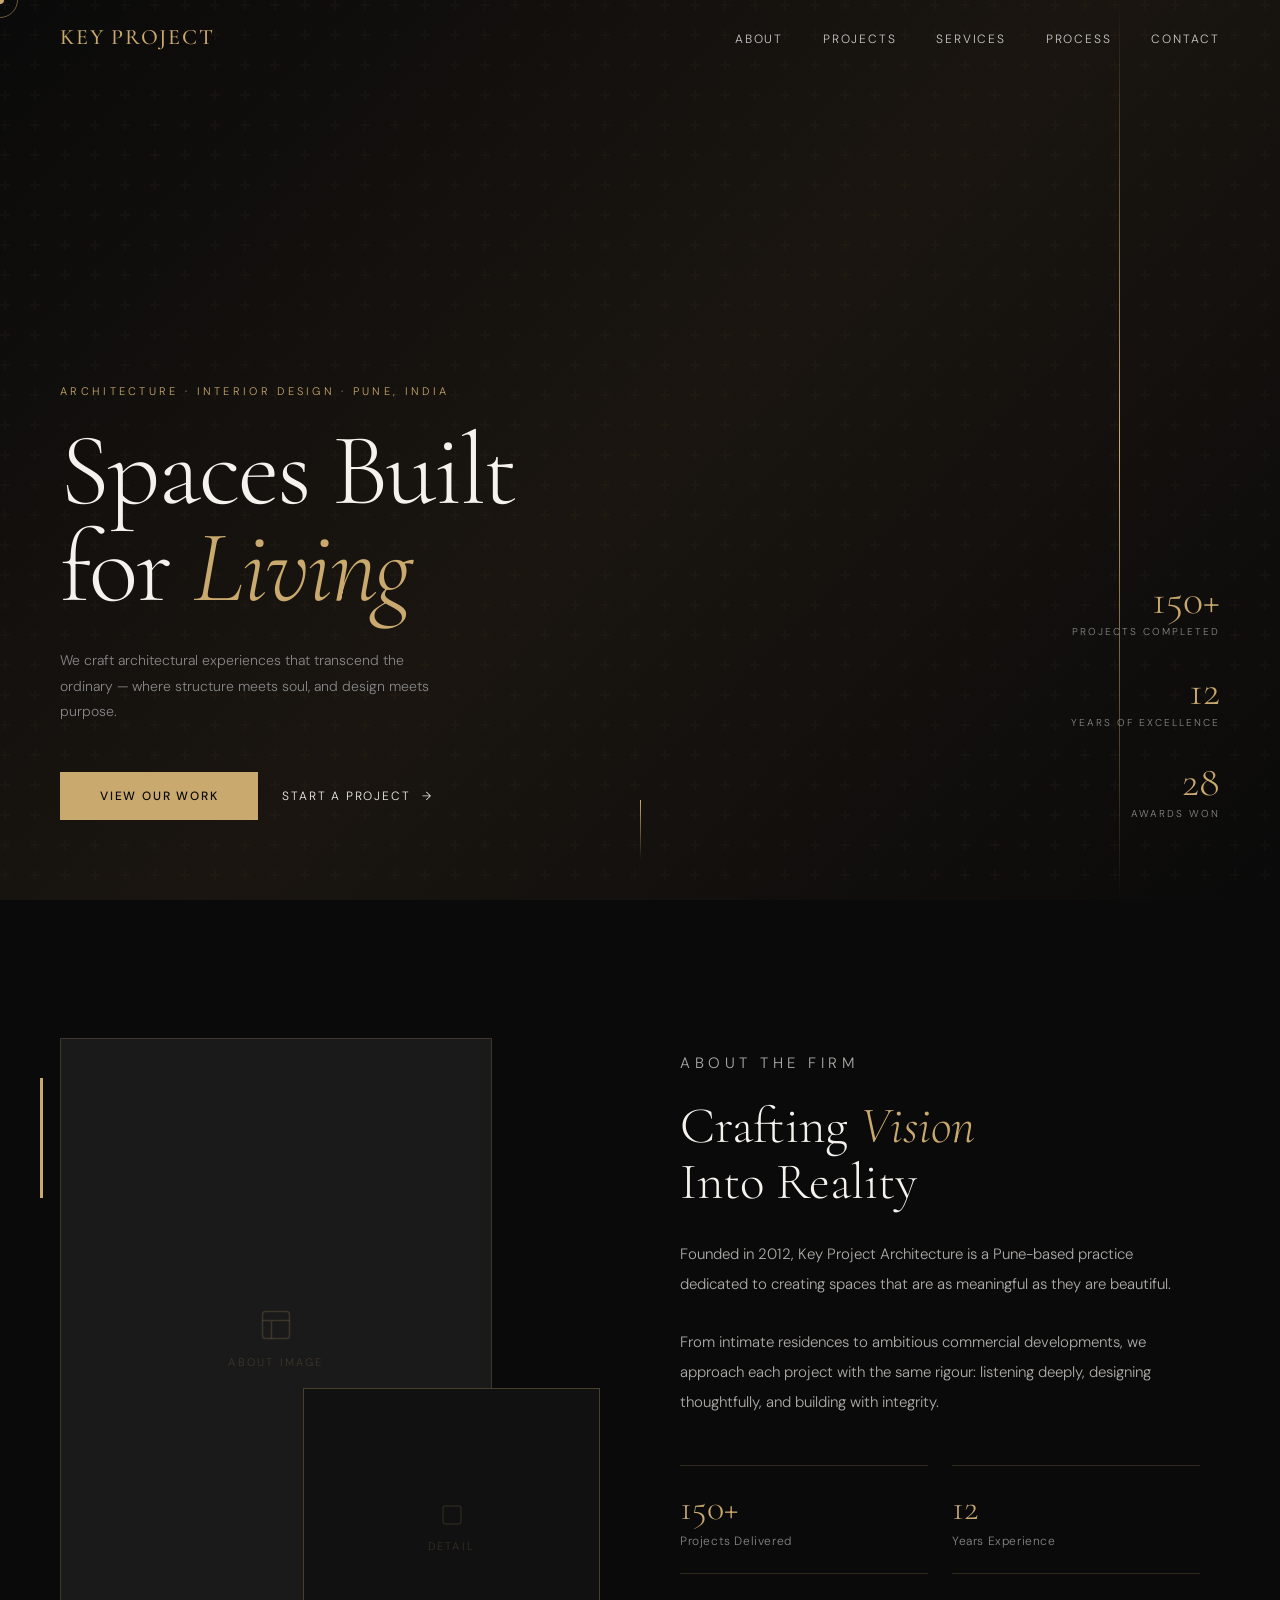
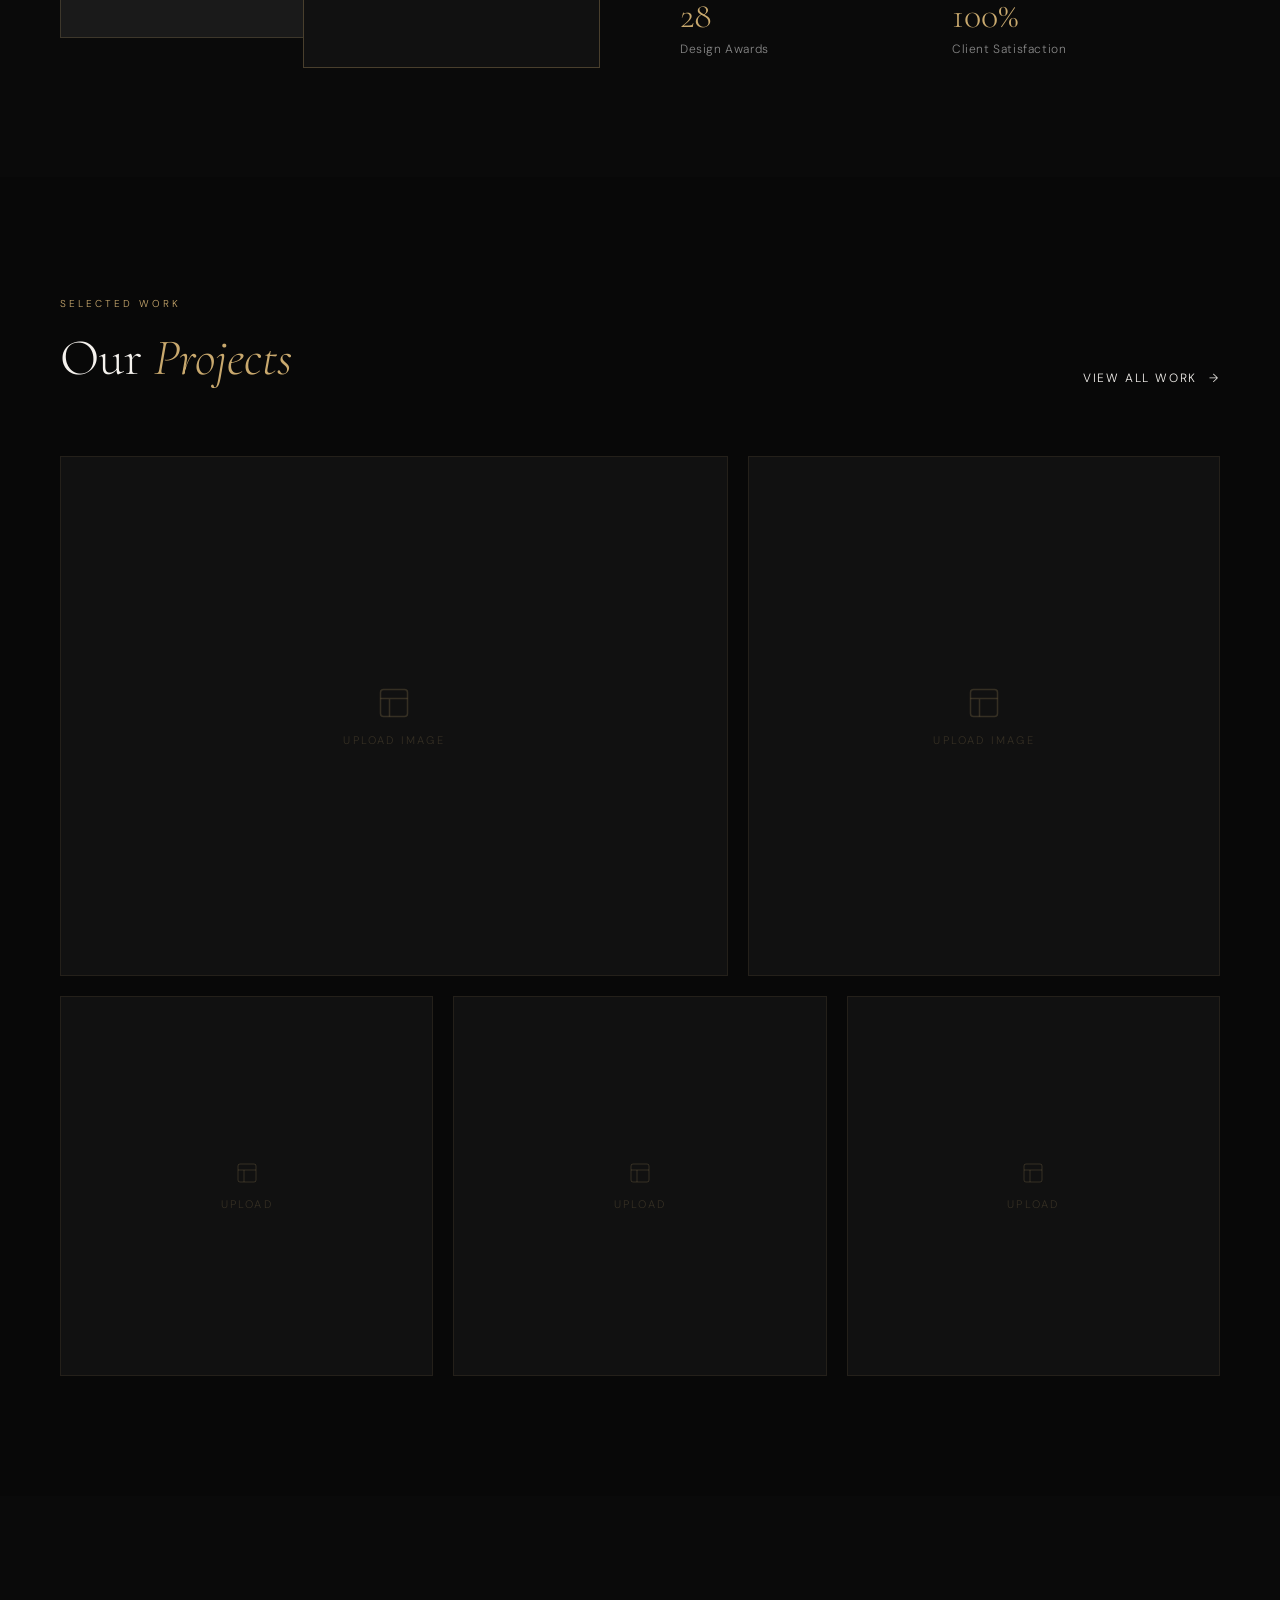
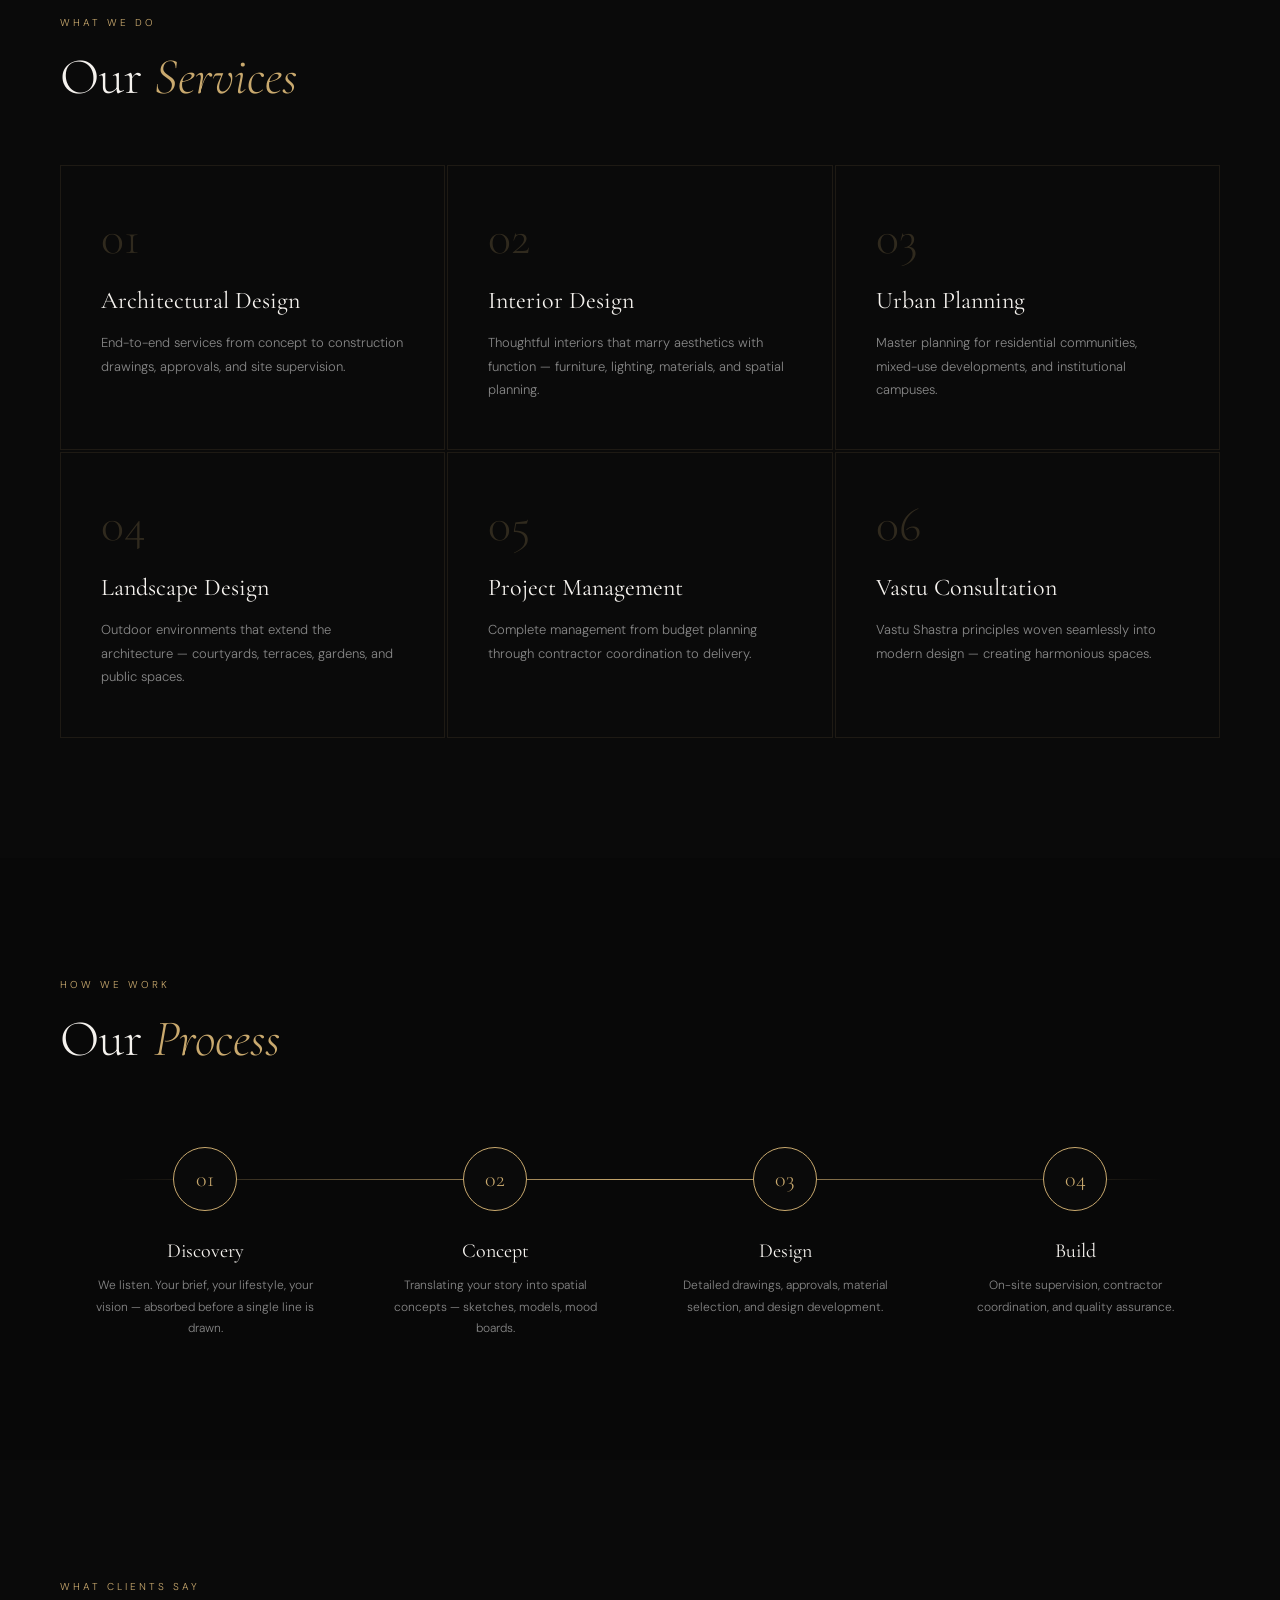
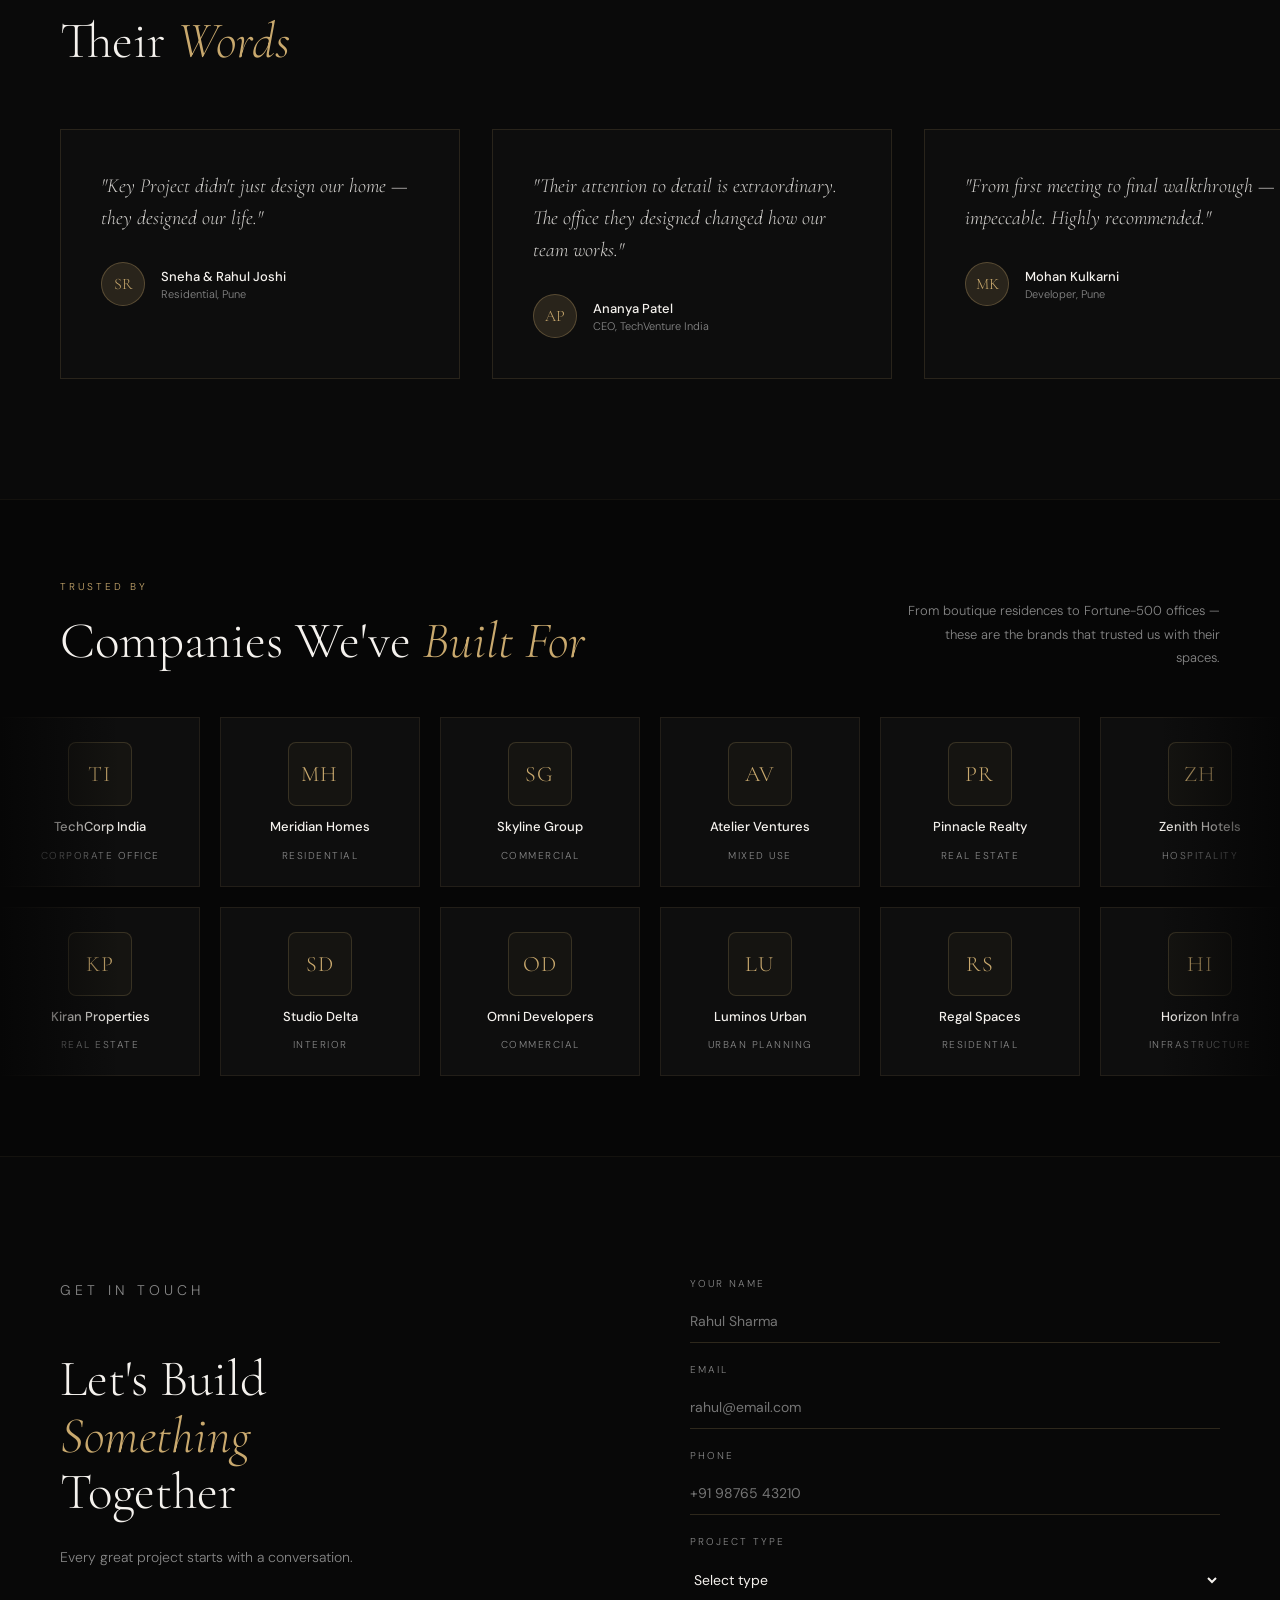
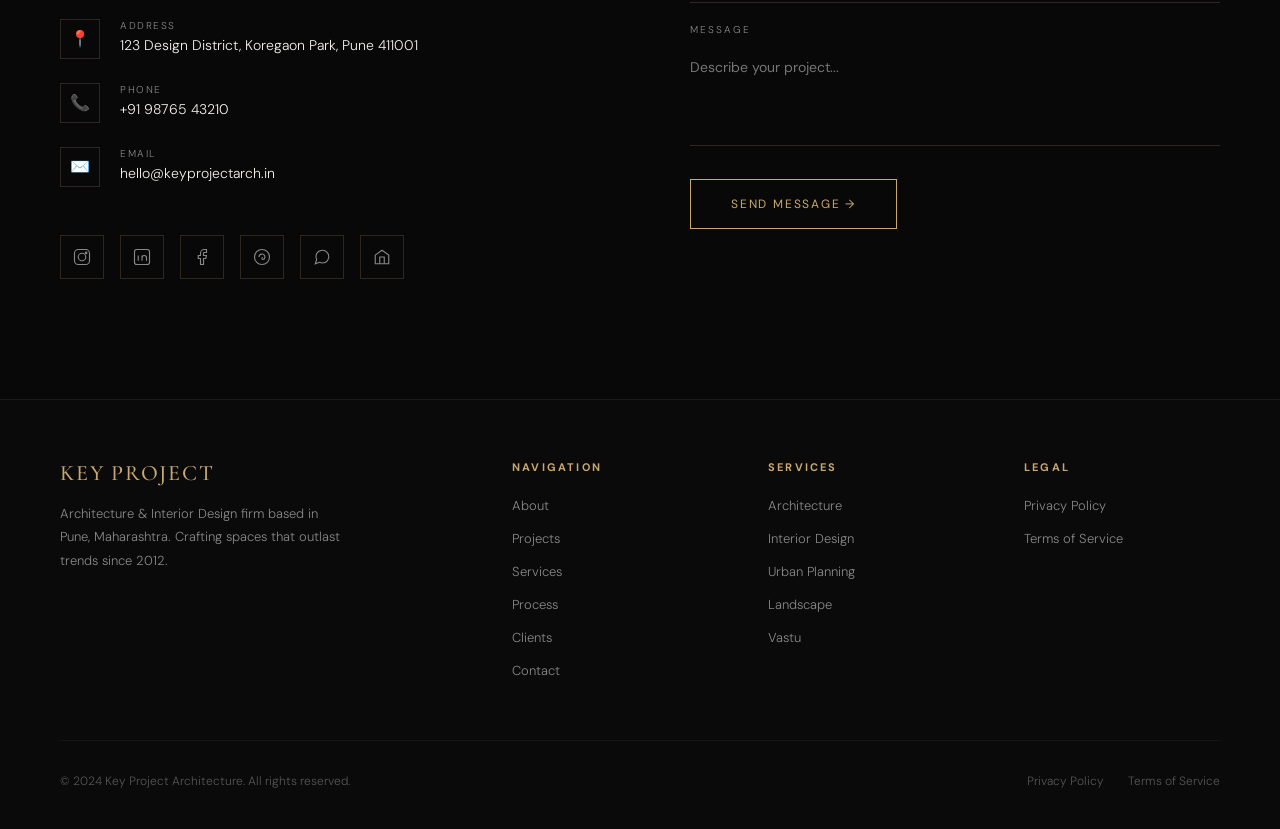
==== index.html @ 46980c3e "Initial commit" ====
<!DOCTYPE html>
<html lang="en">
<head>
<meta charset="UTF-8">
<meta name="viewport" content="width=device-width, initial-scale=1.0">
<title>Key Project Architecture</title>
<link href="https://fonts.googleapis.com/css2?family=Cormorant+Garamond:ital,wght@0,300;0,400;0,500;0,600;1,300;1,400&family=DM+Sans:wght@300;400;500&display=swap" rel="stylesheet">
<style>
:root{--black:#0a0a0a;--white:#f5f2ee;--gold:#c9a96e;--gold-light:#e8d5b0;--dark:#141414;--gray:#888;--lg:#ccc;--fd:'Cormorant Garamond',serif;--fb:'DM Sans',sans-serif;--tr:0.4s cubic-bezier(.25,.46,.45,.94);}
*{margin:0;padding:0;box-sizing:border-box;}html{scroll-behavior:smooth;}
body{background:var(--black);color:var(--white);font-family:var(--fb);font-weight:300;overflow-x:hidden;cursor:none;}

/* CURSOR */
.cur{position:fixed;width:8px;height:8px;background:var(--gold);border-radius:50%;pointer-events:none;z-index:9999;transform:translate(-50%,-50%);transition:transform .1s;}
.cur-f{position:fixed;width:36px;height:36px;border:1px solid rgba(201,169,110,.5);border-radius:50%;pointer-events:none;z-index:9998;transform:translate(-50%,-50%);transition:all .15s ease;}
.cur.ex{transform:translate(-50%,-50%) scale(3);opacity:.3;}
.cur-f.ex{transform:translate(-50%,-50%) scale(1.5);border-color:var(--gold);}

/* NAV */
#sitenav{position:fixed;top:0;left:0;right:0;z-index:1000;padding:24px 60px;display:flex;align-items:center;justify-content:space-between;transition:var(--tr);}
#sitenav.sc{background:rgba(10,10,10,.96);backdrop-filter:blur(20px);padding:16px 60px;border-bottom:1px solid rgba(201,169,110,.1);}
.nlogo{font-family:var(--fd);font-size:22px;font-weight:500;letter-spacing:.08em;color:var(--white);text-decoration:none;cursor:none;display:flex;align-items:center;gap:10px;}
.nlogo-img{height:36px;width:36px;object-fit:contain;border-radius:2px;display:none;}
.nlogo span{color:var(--gold);}
.nlinks{display:flex;gap:40px;list-style:none;}
.nlinks a{font-size:12px;letter-spacing:.15em;text-transform:uppercase;color:var(--lg);text-decoration:none;cursor:none;transition:color var(--tr);position:relative;}
.nlinks a::after{content:'';position:absolute;bottom:-4px;left:0;width:0;height:1px;background:var(--gold);transition:width var(--tr);}
.nlinks a:hover{color:var(--gold);}.nlinks a:hover::after{width:100%;}
.hbg{display:none;flex-direction:column;gap:5px;cursor:none;}
.hbg span{width:24px;height:1px;background:var(--white);transition:var(--tr);display:block;}

/* HERO */
#hero{height:100vh;display:flex;align-items:flex-end;padding:80px 60px;position:relative;overflow:hidden;}
.hbg2{position:absolute;inset:0;background:linear-gradient(135deg,#0a0a0a,#1a1510 50%,#0a0a0a);}
.hbg2::before{content:'';position:absolute;inset:0;background:url("data:image/svg+xml,%3Csvg width='60' height='60' viewBox='0 0 60 60' xmlns='http://www.w3.org/2000/svg'%3E%3Cg fill='%23c9a96e' fill-opacity='0.03'%3E%3Cpath d='M36 34v-4h-2v4h-4v2h4v4h2v-4h4v-2h-4zm0-30V0h-2v4h-4v2h4v4h2V6h4V4h-4zM6 34v-4H4v4H0v2h4v4h2v-4h4v-2H6zM6 4V0H4v4H0v2h4v4h2V6h4V4H6z'/%3E%3C/g%3E%3C/svg%3E");}
.hline{position:absolute;top:0;right:160px;width:1px;height:0;background:linear-gradient(to bottom,transparent,var(--gold),transparent);animation:lg 2s .5s forwards ease-out;}
@keyframes lg{to{height:100%;}}
.hcon{position:relative;z-index:1;max-width:800px;}
.hey{font-size:11px;letter-spacing:.3em;text-transform:uppercase;color:var(--gold);margin-bottom:24px;opacity:0;animation:fu 1s .3s forwards;}
.ht{font-family:var(--fd);font-size:clamp(60px,8vw,110px);font-weight:300;line-height:.95;letter-spacing:-.02em;margin-bottom:32px;opacity:0;animation:fu 1s .5s forwards;}
.ht em{font-style:italic;color:var(--gold);}
.hs{font-size:14px;color:var(--gray);max-width:400px;line-height:1.8;margin-bottom:48px;opacity:0;animation:fu 1s .7s forwards;}
.hcta{display:flex;gap:24px;align-items:center;opacity:0;animation:fu 1s .9s forwards;}
.btn1{background:var(--gold);color:var(--black);padding:16px 40px;font-size:12px;letter-spacing:.15em;text-transform:uppercase;text-decoration:none;cursor:none;font-family:var(--fb);font-weight:500;transition:all var(--tr);border:none;}
.btn1:hover{background:var(--gold-light);transform:translateY(-2px);}
.btn2{font-size:12px;letter-spacing:.15em;text-transform:uppercase;color:var(--white);text-decoration:none;cursor:none;display:flex;align-items:center;gap:12px;transition:color var(--tr);}
.btn2::after{content:'→';transition:transform var(--tr);}
.btn2:hover{color:var(--gold);}.btn2:hover::after{transform:translateX(6px);}
.hstats{position:absolute;right:60px;bottom:80px;display:flex;flex-direction:column;gap:32px;text-align:right;opacity:0;animation:fi 1s 1.2s forwards;}
.snum{font-family:var(--fd);font-size:42px;font-weight:300;color:var(--gold);line-height:1;}
.slbl{font-size:10px;letter-spacing:.2em;text-transform:uppercase;color:var(--gray);margin-top:4px;}
.scroll-i{position:absolute;bottom:40px;left:50%;transform:translateX(-50%);display:flex;flex-direction:column;align-items:center;gap:8px;opacity:0;animation:fi 1s 1.5s forwards;}
.sline{width:1px;height:60px;background:linear-gradient(to bottom,var(--gold),transparent);animation:sp 2s infinite;}
@keyframes fu{from{opacity:0;transform:translateY(30px)}to{opacity:1;transform:translateY(0)}}
@keyframes fi{from{opacity:0}to{opacity:1}}
@keyframes sp{0%,100%{opacity:.3}50%{opacity:1}}

/* SECTIONS */
section{padding:120px 60px;}
.eyebrow{font-size:10px;letter-spacing:.3em;text-transform:uppercase;color:var(--gold);margin-bottom:20px;}
.stitle{font-family:var(--fd);font-size:clamp(36px,4vw,60px);font-weight:300;line-height:1.1;}
.stitle em{font-style:italic;color:var(--gold);}

/* ABOUT */
#about{display:grid;grid-template-columns:1fr 1fr;gap:80px;align-items:center;}
.aim{position:relative;height:600px;}
.aim1{width:80%;height:100%;background:#1a1a1a;border:1px solid rgba(201,169,110,.2);overflow:hidden;position:relative;}
.aim1 img,.aim2 img{width:100%;height:100%;object-fit:cover;display:block;}
.aim2{position:absolute;bottom:-30px;right:0;width:55%;height:280px;background:#111;border:1px solid rgba(201,169,110,.3);overflow:hidden;}
.agold{position:absolute;top:40px;left:-20px;width:3px;height:120px;background:var(--gold);}
.acon p{font-size:15px;line-height:2;color:rgba(245,242,238,.7);margin-top:28px;}
.acon{padding-right:20px;}
.afeat{margin-top:48px;display:grid;grid-template-columns:1fr 1fr;gap:24px;}
.afi{border-top:1px solid rgba(201,169,110,.2);padding-top:20px;}
.afn{font-family:var(--fd);font-size:36px;font-weight:300;color:var(--gold);}
.afl{font-size:12px;color:var(--gray);margin-top:4px;letter-spacing:.05em;}

/* PROJECTS */
#projects{background:#080808;padding:120px 60px;}
.ph{display:flex;justify-content:space-between;align-items:flex-end;margin-bottom:70px;}
.pgrid{display:grid;grid-template-columns:repeat(12,1fr);gap:20px;}
.pcard{position:relative;overflow:hidden;cursor:none;background:#111;border:1px solid rgba(201,169,110,.1);}
.pcard:nth-child(1){grid-column:1/8;height:520px;}
.pcard:nth-child(2){grid-column:8/13;height:520px;}
.pcard:nth-child(3){grid-column:1/5;height:380px;}
.pcard:nth-child(4){grid-column:5/9;height:380px;}
.pcard:nth-child(5){grid-column:9/13;height:380px;}
.pcard:nth-child(n+6){grid-column:span 4;height:380px;}
.pimg{width:100%;height:100%;object-fit:cover;display:block;transition:transform .8s cubic-bezier(.25,.46,.45,.94);}
.pov{position:absolute;inset:0;background:linear-gradient(to top,rgba(10,10,10,.95),transparent 60%);opacity:0;transition:opacity var(--tr);display:flex;flex-direction:column;justify-content:flex-end;padding:32px;}
.pcard:hover .pov{opacity:1;}.pcard:hover .pimg{transform:scale(1.06);}
.pcat{font-size:10px;letter-spacing:.2em;text-transform:uppercase;color:var(--gold);margin-bottom:8px;}
.pname{font-family:var(--fd);font-size:28px;font-weight:300;}
.ploc{font-size:12px;color:var(--gray);margin-top:6px;}
.pph{width:100%;height:100%;display:flex;flex-direction:column;align-items:center;justify-content:center;color:rgba(201,169,110,.2);font-size:11px;letter-spacing:.2em;text-transform:uppercase;gap:12px;}

/* SERVICES */
.sgrid{display:grid;grid-template-columns:repeat(3,1fr);gap:2px;margin-top:60px;}
.si{padding:48px 40px;border:1px solid rgba(201,169,110,.1);transition:all var(--tr);position:relative;overflow:hidden;}
.si::before{content:'';position:absolute;inset:0;background:linear-gradient(135deg,rgba(201,169,110,.05),transparent);opacity:0;transition:opacity var(--tr);}
.si:hover{border-color:rgba(201,169,110,.4);}.si:hover::before{opacity:1;}
.sinum{font-family:var(--fd);font-size:48px;font-weight:300;color:rgba(201,169,110,.2);line-height:1;margin-bottom:24px;}
.siname{font-family:var(--fd);font-size:24px;font-weight:400;margin-bottom:16px;}
.sidesc{font-size:13px;color:var(--gray);line-height:1.8;}

/* PROCESS */
#process{background:#080808;padding:120px 60px;}
.psteps{display:grid;grid-template-columns:repeat(4,1fr);margin-top:80px;position:relative;}
.psteps::before{content:'';position:absolute;top:32px;left:5%;right:5%;height:1px;background:linear-gradient(to right,transparent,var(--gold),transparent);}
.pstep{padding:0 32px;text-align:center;}
.stepn{width:64px;height:64px;border:1px solid var(--gold);border-radius:50%;display:flex;align-items:center;justify-content:center;margin:0 auto 28px;font-family:var(--fd);font-size:22px;font-weight:300;color:var(--gold);background:var(--black);position:relative;z-index:1;}
.stept{font-family:var(--fd);font-size:20px;font-weight:400;margin-bottom:12px;}
.stepd{font-size:12px;color:var(--gray);line-height:1.8;}

/* TESTIMONIALS */
.ttrack{display:flex;gap:32px;margin-top:60px;animation:st 30s linear infinite;width:max-content;}
.ttrack:hover{animation-play-state:paused;}
@keyframes st{from{transform:translateX(0)}to{transform:translateX(-50%)}}
.tc{width:400px;flex-shrink:0;padding:40px;border:1px solid rgba(201,169,110,.15);background:#0d0d0d;}
.tq{font-family:var(--fd);font-size:20px;font-weight:300;line-height:1.6;font-style:italic;margin-bottom:28px;color:rgba(245,242,238,.85);}
.ta{display:flex;align-items:center;gap:16px;}
.tav{width:44px;height:44px;border-radius:50%;background:rgba(201,169,110,.15);border:1px solid rgba(201,169,110,.3);display:flex;align-items:center;justify-content:center;font-family:var(--fd);font-size:16px;color:var(--gold);}
.tn{font-size:13px;font-weight:500;}.tr{font-size:11px;color:var(--gray);margin-top:2px;}

/* CONTACT */
#contact{background:#080808;padding:120px 60px;display:grid;grid-template-columns:1fr 1fr;gap:100px;align-items:start;}
.ci h2{margin-bottom:24px;}.ci p{font-size:14px;color:var(--gray);line-height:1.9;margin-bottom:48px;}
.cdet{display:flex;flex-direction:column;gap:24px;}
.cdi{display:flex;gap:20px;align-items:flex-start;}
.cico{width:40px;height:40px;border:1px solid rgba(201,169,110,.2);display:flex;align-items:center;justify-content:center;flex-shrink:0;color:var(--gold);font-size:16px;}
.cdl{font-size:10px;letter-spacing:.15em;text-transform:uppercase;color:var(--gray);margin-bottom:4px;}
.cdv{font-size:14px;color:var(--white);}
.slinks{display:flex;gap:16px;margin-top:48px;}
.sl{width:44px;height:44px;border:1px solid rgba(201,169,110,.2);display:flex;align-items:center;justify-content:center;color:var(--gray);text-decoration:none;cursor:none;font-size:18px;transition:all var(--tr);}
.sl:hover{border-color:var(--gold);color:var(--gold);}
.cf{display:flex;flex-direction:column;gap:20px;}
.fg{position:relative;}.fg label{display:block;font-size:10px;letter-spacing:.2em;text-transform:uppercase;color:var(--gray);margin-bottom:10px;}
.fg input,.fg textarea,.fg select{width:100%;background:transparent;border:0;border-bottom:1px solid rgba(201,169,110,.2);padding:12px 0;color:var(--white);font-family:var(--fb);font-size:14px;outline:none;transition:border-color var(--tr);resize:none;}
.fg input:focus,.fg textarea:focus,.fg select:focus{border-color:var(--gold);}
.fg select option{background:var(--dark);}.fg textarea{height:100px;}
.fsub{background:transparent;border:1px solid var(--gold);color:var(--gold);padding:16px 40px;font-family:var(--fb);font-size:12px;letter-spacing:.15em;text-transform:uppercase;cursor:none;transition:all var(--tr);align-self:flex-start;margin-top:8px;}
.fsub:hover{background:var(--gold);color:var(--black);}

/* FOOTER */
footer{padding:60px 60px 40px;border-top:1px solid rgba(201,169,110,.1);}
.fgrid{display:grid;grid-template-columns:2fr 1fr 1fr 1fr;gap:60px;margin-bottom:60px;}
.fb p{font-size:13px;color:var(--gray);line-height:1.8;margin-top:16px;max-width:280px;}
.fc h4{font-size:11px;letter-spacing:.2em;text-transform:uppercase;color:var(--gold);margin-bottom:20px;}
.fc ul{list-style:none;display:flex;flex-direction:column;gap:12px;}
.fc ul li a{font-size:13px;color:var(--gray);text-decoration:none;cursor:none;transition:color var(--tr);}
.fc ul li a:hover{color:var(--white);}
.fbot{display:flex;justify-content:space-between;align-items:center;padding-top:32px;border-top:1px solid rgba(255,255,255,.05);}
.fbot p{font-size:12px;color:rgba(136,136,136,.6);}
.fleg{display:flex;gap:24px;}
.fleg a{font-size:12px;color:rgba(136,136,136,.6);text-decoration:none;cursor:none;transition:color var(--tr);}
.fleg a:hover{color:var(--gold);}

/* REVEAL */
.rv{opacity:0;transform:translateY(40px);transition:opacity .8s,transform .8s;}
.rv.vi{opacity:1;transform:translateY(0);}
.d1{transition-delay:.1s;}.d2{transition-delay:.2s;}.d3{transition-delay:.3s;}.d4{transition-delay:.4s;}

/* MOBILE MENU */
.mmenu{position:fixed;inset:0;background:rgba(10,10,10,.98);z-index:900;display:flex;flex-direction:column;align-items:center;justify-content:center;gap:32px;opacity:0;pointer-events:none;transition:opacity var(--tr);}
.mmenu.open{opacity:1;pointer-events:all;}
.mmenu a{font-family:var(--fd);font-size:42px;font-weight:300;color:var(--white);text-decoration:none;cursor:none;transition:color var(--tr);}
.mmenu a:hover{color:var(--gold);}

/* NOTIFICATION */
.notif{position:fixed;bottom:32px;right:32px;background:#111;border:1px solid var(--gold);padding:16px 24px;font-size:13px;color:var(--white);z-index:99999;transform:translateY(100px);opacity:0;transition:all var(--tr);max-width:320px;}
.notif.show{transform:translateY(0);opacity:1;}

/* LOADER */
#loader{position:fixed;inset:0;background:var(--black);z-index:99999;display:flex;align-items:center;justify-content:center;flex-direction:column;gap:24px;transition:opacity .8s;}
#loader.done{opacity:0;pointer-events:none;}
.ll{font-family:var(--fd);font-size:32px;font-weight:300;letter-spacing:.1em;color:var(--gold);}
.lbw{width:200px;height:1px;background:rgba(201,169,110,.2);}
.lb{height:100%;width:0;background:var(--gold);animation:lf 2.2s ease forwards;}
@keyframes lf{to{width:100%;}}

/* LEGAL PAGES */
.lpage{max-width:800px;margin:0 auto;padding:140px 60px 80px;}
.lpage h1{font-family:var(--fd);font-size:52px;font-weight:300;margin-bottom:12px;}
.ldate{font-size:13px;color:var(--gray);margin-bottom:60px;}
.lpage h2{font-family:var(--fd);font-size:26px;font-weight:400;color:var(--gold);margin:48px 0 16px;}
.lpage p{font-size:14px;line-height:2;color:rgba(245,242,238,.7);margin-bottom:16px;}
.lpage ul{margin:16px 0 16px 24px;}
.lpage ul li{font-size:14px;line-height:2;color:rgba(245,242,238,.7);margin-bottom:8px;}

/* ========================
   ADMIN — injected only after login
   ======================== */

/* LOGIN SCREEN */
.al-wrap{min-height:100vh;background:#070707;display:flex;align-items:center;justify-content:center;padding:40px;position:relative;overflow:hidden;}
.al-wrap::before{content:'';position:absolute;inset:0;background:radial-gradient(ellipse at 20% 50%,rgba(201,169,110,.04),transparent 60%),radial-gradient(ellipse at 80% 20%,rgba(201,169,110,.03),transparent 50%);}
.al-card{background:#0f0f0f;border:1px solid rgba(201,169,110,.15);padding:60px;width:100%;max-width:440px;position:relative;z-index:1;}
.al-card::before{content:'';position:absolute;top:0;left:0;right:0;height:2px;background:linear-gradient(to right,transparent,var(--gold),transparent);}
.al-logo{font-family:var(--fd);font-size:20px;font-weight:500;letter-spacing:.1em;margin-bottom:6px;display:flex;align-items:center;gap:10px;}
.al-logo img{height:30px;width:30px;object-fit:contain;display:none;}
.al-logo span{color:var(--gold);}
.al-sub{font-size:11px;letter-spacing:.15em;text-transform:uppercase;color:var(--gray);margin-bottom:48px;}
.al-field{margin-bottom:18px;}
.al-field label{display:block;font-size:10px;letter-spacing:.2em;text-transform:uppercase;color:var(--gray);margin-bottom:8px;}
.al-field input{width:100%;background:rgba(255,255,255,.02);border:1px solid rgba(201,169,110,.12);padding:14px 18px;color:var(--white);font-family:var(--fb);font-size:14px;outline:none;transition:border-color var(--tr);}
.al-field input:focus{border-color:rgba(201,169,110,.5);}
.al-btn{width:100%;background:var(--gold);border:none;color:var(--black);padding:16px;font-family:var(--fb);font-size:12px;letter-spacing:.2em;text-transform:uppercase;font-weight:500;cursor:pointer;transition:all var(--tr);margin-top:10px;}
.al-btn:hover{background:var(--gold-light);}
.al-err{color:#e74c3c;font-size:12px;margin-top:12px;display:none;text-align:center;}
.al-back{display:block;text-align:center;margin-top:24px;font-size:12px;color:var(--gray);text-decoration:none;cursor:pointer;transition:color var(--tr);}
.al-back:hover{color:var(--gold);}
.al-hint{margin-top:20px;padding:12px 16px;background:rgba(201,169,110,.04);border:1px solid rgba(201,169,110,.08);font-size:11px;color:rgba(136,136,136,.6);text-align:center;}

/* DASHBOARD */
.adash{min-height:100vh;background:#080808;display:flex;flex-direction:column;}
.dh{background:#0d0d0d;border-bottom:1px solid rgba(201,169,110,.1);padding:0 32px;display:flex;align-items:center;height:64px;gap:0;flex-shrink:0;}
.dh-logo{font-family:var(--fd);font-size:18px;font-weight:400;display:flex;align-items:center;gap:8px;margin-right:32px;white-space:nowrap;}
.dh-logo img{height:26px;width:26px;object-fit:contain;display:none;}
.dh-logo span{color:var(--gold);}
.dnav{display:flex;gap:0;flex:1;overflow-x:auto;}
.dnb{background:transparent;border:none;border-bottom:2px solid transparent;color:var(--gray);padding:0 18px;font-size:12px;letter-spacing:.08em;cursor:pointer;font-family:var(--fb);height:64px;white-space:nowrap;transition:all .2s;}
.dnb:hover{color:var(--white);}.dnb.on{color:var(--gold);border-bottom-color:var(--gold);}
.dh-act{display:flex;align-items:center;gap:10px;margin-left:auto;flex-shrink:0;}
.dprev{font-size:12px;color:var(--gold);background:transparent;border:1px solid rgba(201,169,110,.3);padding:8px 16px;cursor:pointer;font-family:var(--fb);transition:all var(--tr);}
.dprev:hover{background:rgba(201,169,110,.1);}
.dlout{font-size:12px;color:var(--gray);background:transparent;border:1px solid rgba(255,255,255,.08);padding:8px 16px;cursor:pointer;font-family:var(--fb);transition:all var(--tr);}
.dlout:hover{border-color:rgba(201,169,110,.3);color:var(--gold);}

.dbody{display:flex;flex:1;overflow:hidden;}
.dsb{width:210px;background:#0a0a0a;border-right:1px solid rgba(201,169,110,.07);padding:20px 0;flex-shrink:0;overflow-y:auto;}
.dsb-lbl{font-size:9px;letter-spacing:.2em;text-transform:uppercase;color:rgba(136,136,136,.4);padding:8px 20px;margin-bottom:2px;}
.dsb-btn{width:100%;background:transparent;border:none;color:var(--gray);padding:10px 20px;font-size:13px;text-align:left;cursor:pointer;font-family:var(--fb);transition:all .2s;display:flex;align-items:center;gap:10px;}
.dsb-btn:hover{background:rgba(201,169,110,.06);color:var(--white);}
.dsb-btn.on{background:rgba(201,169,110,.1);color:var(--gold);}
.dsb-ico{width:14px;text-align:center;font-size:13px;}

.dmain{flex:1;overflow-y:auto;padding:32px 40px;}
.dpanel{display:none;}.dpanel.on{display:block;}
.ptitle{font-family:var(--fd);font-size:32px;font-weight:300;margin-bottom:8px;}
.ptitle em{font-style:italic;color:var(--gold);}
.psub{font-size:13px;color:var(--gray);margin-bottom:32px;}

/* EDITOR CARDS */
.egrid{display:grid;grid-template-columns:repeat(auto-fit,minmax(320px,1fr));gap:20px;}
.ecard{background:#0f0f0f;border:1px solid rgba(201,169,110,.1);padding:24px;border-radius:2px;}
.ectitle{font-size:11px;letter-spacing:.15em;text-transform:uppercase;color:var(--gold);margin-bottom:20px;display:flex;align-items:center;gap:8px;}
.ectitle::before{content:'';width:16px;height:1px;background:var(--gold);opacity:.5;}
.ef{margin-bottom:14px;}
.ef label{display:block;font-size:11px;color:rgba(136,136,136,.8);margin-bottom:5px;}
.ef input,.ef textarea,.ef select{width:100%;background:rgba(255,255,255,.02);border:1px solid rgba(201,169,110,.1);padding:9px 12px;color:var(--white);font-family:var(--fb);font-size:13px;outline:none;transition:border-color var(--tr);resize:vertical;border-radius:2px;}
.ef input:focus,.ef textarea:focus,.ef select:focus{border-color:rgba(201,169,110,.4);}
.ef textarea{min-height:72px;}
.ef select option{background:#111;}
.er{display:grid;grid-template-columns:1fr 1fr;gap:10px;}
.sbtn{background:var(--gold);border:none;color:var(--black);padding:10px 22px;font-family:var(--fb);font-size:11px;letter-spacing:.15em;text-transform:uppercase;font-weight:500;cursor:pointer;transition:all var(--tr);border-radius:2px;margin-top:4px;}
.sbtn:hover{background:var(--gold-light);}
.sbtn.gh{background:transparent;border:1px solid rgba(201,169,110,.3);color:var(--gold);}
.sbtn.gh:hover{background:rgba(201,169,110,.08);}
.ssucc{display:none;font-size:11px;color:#2ecc71;margin-top:8px;}

/* LOGO UPLOAD */
.lup{border:2px dashed rgba(201,169,110,.15);padding:28px;text-align:center;cursor:pointer;transition:all var(--tr);position:relative;border-radius:2px;}
.lup:hover{border-color:rgba(201,169,110,.4);background:rgba(201,169,110,.02);}
.lup input[type=file]{position:absolute;inset:0;opacity:0;cursor:pointer;width:100%;height:100%;}
.lprev{width:80px;height:80px;margin:0 auto 14px;background:#1a1a1a;border:1px solid rgba(201,169,110,.2);border-radius:4px;overflow:hidden;display:flex;align-items:center;justify-content:center;}
.lprev img{width:100%;height:100%;object-fit:contain;}
.luptxt{font-size:12px;color:var(--gray);}
.luptxt strong{color:var(--gold);}

/* COLOR SWATCHES */
.cswatches{display:flex;gap:10px;flex-wrap:wrap;margin-top:8px;}
.csw{width:34px;height:34px;border-radius:50%;cursor:pointer;border:3px solid transparent;transition:all .2s;}
.csw.on,.csw:hover{border-color:var(--white);transform:scale(1.1);}

/* OVERVIEW STATS */
.ovstats{display:grid;grid-template-columns:repeat(4,1fr);gap:14px;margin-bottom:28px;}
.ovs{background:#0f0f0f;border:1px solid rgba(201,169,110,.1);padding:22px;text-align:center;}
.ovs-n{font-family:var(--fd);font-size:38px;font-weight:300;color:var(--gold);}
.ovs-l{font-size:10px;letter-spacing:.15em;text-transform:uppercase;color:var(--gray);margin-top:5px;}

/* PROJECT MANAGER */
.plist{display:flex;flex-direction:column;gap:10px;}
.prow{background:#111;border:1px solid rgba(201,169,110,.08);padding:14px 18px;display:grid;grid-template-columns:60px 1fr 1fr 1fr auto;gap:12px;align-items:center;border-radius:2px;}
.pthumb{width:60px;height:60px;background:#1a1a1a;border:1px solid rgba(201,169,110,.1);overflow:hidden;position:relative;cursor:pointer;border-radius:2px;flex-shrink:0;}
.pthumb img{width:100%;height:100%;object-fit:cover;}
.pthumb input[type=file]{position:absolute;inset:0;opacity:0;cursor:pointer;width:100%;height:100%;}
.pthumb-ph{width:100%;height:100%;display:flex;align-items:center;justify-content:center;font-size:18px;color:rgba(201,169,110,.2);}
.pinput{background:transparent;border:none;border-bottom:1px solid rgba(201,169,110,.1);padding:4px 0;color:var(--white);font-family:var(--fb);font-size:13px;outline:none;transition:border-color .2s;width:100%;}
.pinput:focus{border-bottom-color:var(--gold);}
.delbtn{background:transparent;border:1px solid rgba(231,76,60,.2);color:rgba(231,76,60,.6);padding:6px 12px;cursor:pointer;font-size:12px;font-family:var(--fb);transition:all .2s;border-radius:2px;white-space:nowrap;}
.delbtn:hover{background:rgba(231,76,60,.1);border-color:rgba(231,76,60,.5);color:#e74c3c;}
.addpbtn{display:flex;align-items:center;gap:8px;background:transparent;border:1px dashed rgba(201,169,110,.2);color:var(--gold);padding:12px 20px;cursor:pointer;font-size:12px;font-family:var(--fb);letter-spacing:.1em;transition:all var(--tr);width:100%;justify-content:center;border-radius:2px;margin-top:8px;}
.addpbtn:hover{background:rgba(201,169,110,.05);border-color:rgba(201,169,110,.4);}

/* SOCIAL ROW */
.soclist{display:flex;flex-direction:column;gap:10px;}
.socrow{display:grid;grid-template-columns:40px 110px 1fr;gap:14px;align-items:center;background:#111;border:1px solid rgba(201,169,110,.07);padding:12px 18px;border-radius:2px;}
.socico{width:34px;height:34px;border:1px solid rgba(201,169,110,.2);display:flex;align-items:center;justify-content:center;border-radius:4px;}
.socname{font-size:13px;color:var(--white);}
.socurl{background:transparent;border:none;border-bottom:1px solid rgba(201,169,110,.1);padding:4px 0;color:var(--gray);font-family:var(--fb);font-size:12px;outline:none;transition:border-color .2s;width:100%;}
.socurl:focus{border-bottom-color:var(--gold);color:var(--white);}

/* ABOUT IMG UPLOAD */
.abimgup{border:2px dashed rgba(201,169,110,.15);padding:20px;text-align:center;cursor:pointer;transition:all var(--tr);position:relative;border-radius:2px;margin-top:12px;}
.abimgup:hover{border-color:rgba(201,169,110,.4);}
.abimgup input[type=file]{position:absolute;inset:0;opacity:0;cursor:pointer;width:100%;height:100%;}
.abimgprev{width:100%;height:150px;background:#1a1a1a;border-radius:2px;overflow:hidden;display:flex;align-items:center;justify-content:center;margin-bottom:10px;font-size:28px;color:rgba(201,169,110,.2);}
.abimgprev img{width:100%;height:100%;object-fit:cover;}

/* IMAGE LIBRARY */
.imglib{display:grid;grid-template-columns:repeat(auto-fill,minmax(100px,1fr));gap:10px;margin-top:14px;}
.imgslot{aspect-ratio:1;background:#111;border:1px dashed rgba(201,169,110,.12);position:relative;cursor:pointer;overflow:hidden;border-radius:2px;transition:border-color .2s;}
.imgslot:hover{border-color:rgba(201,169,110,.35);}
.imgslot img{width:100%;height:100%;object-fit:cover;}
.imgslot input[type=file]{position:absolute;inset:0;opacity:0;cursor:pointer;width:100%;height:100%;}
.imgslot-ph{display:flex;flex-direction:column;align-items:center;justify-content:center;height:100%;color:rgba(201,169,110,.2);font-size:9px;letter-spacing:.1em;gap:4px;}
.imgrem{position:absolute;top:3px;right:3px;width:18px;height:18px;background:rgba(10,10,10,.85);border:none;color:var(--gold);cursor:pointer;font-size:12px;display:flex;align-items:center;justify-content:center;border-radius:2px;}

/* ===================== BRAND SLIDER ===================== */
.brand-fade-wrap{overflow:hidden;}
.brand-track{display:flex;gap:20px;width:max-content;animation:brandL 35s linear infinite;}
.brand-track-rev{animation:brandR 38s linear infinite;}
.brand-track:hover,.brand-track-rev:hover{animation-play-state:paused;}
@keyframes brandL{from{transform:translateX(0)}to{transform:translateX(-50%)}}
@keyframes brandR{from{transform:translateX(-50%)}to{transform:translateX(0)}}

.brand-card{
  flex-shrink:0;
  width:200px;
  background:#0e0e0e;
  border:1px solid rgba(201,169,110,0.1);
  padding:24px 20px;
  display:flex;
  flex-direction:column;
  align-items:center;
  gap:12px;
  transition:all 0.35s ease;
  position:relative;
  overflow:hidden;
}
.brand-card::before{
  content:'';
  position:absolute;
  inset:0;
  background:linear-gradient(135deg,rgba(201,169,110,0.06),transparent);
  opacity:0;
  transition:opacity 0.35s;
}
.brand-card:hover{border-color:rgba(201,169,110,0.4);transform:translateY(-4px);box-shadow:0 16px 40px rgba(0,0,0,0.4);}
.brand-card:hover::before{opacity:1;}

.brand-logo-box{
  width:64px;
  height:64px;
  border:1px solid rgba(201,169,110,0.2);
  border-radius:8px;
  display:flex;
  align-items:center;
  justify-content:center;
  background:rgba(201,169,110,0.04);
  overflow:hidden;
  transition:border-color 0.35s;
}
.brand-card:hover .brand-logo-box{border-color:rgba(201,169,110,0.5);}
.brand-logo-box img{width:100%;height:100%;object-fit:contain;padding:8px;}
.brand-initials{
  font-family:var(--fd);
  font-size:22px;
  font-weight:300;
  color:var(--gold);
  letter-spacing:0.05em;
}
.brand-name{
  font-size:13px;
  font-weight:500;
  color:var(--white);
  text-align:center;
  line-height:1.4;
}
.brand-type{
  font-size:10px;
  letter-spacing:0.15em;
  text-transform:uppercase;
  color:var(--gray);
}

.brand-fade{
  position:absolute;
  top:0;bottom:0;
  width:120px;
  z-index:2;
  pointer-events:none;
}
.brand-fade-l{left:0;background:linear-gradient(to right,#060606,transparent);}
.brand-fade-r{right:0;background:linear-gradient(to left,#060606,transparent);}

/* ===================== MESSAGES ===================== */
.msg-filter-btn{background:transparent;border:1px solid rgba(201,169,110,.15);color:var(--gray);padding:7px 16px;font-size:11px;letter-spacing:.08em;cursor:pointer;font-family:var(--fb);border-radius:2px;transition:all .2s;}
.msg-filter-btn:hover{border-color:rgba(201,169,110,.4);color:var(--white);}
.msg-filter-btn.on{background:rgba(201,169,110,.12);border-color:var(--gold);color:var(--gold);}

.msg-card{background:#0f0f0f;border:1px solid rgba(201,169,110,.1);padding:0;border-radius:2px;cursor:pointer;transition:all .25s;overflow:hidden;}
.msg-card:hover{border-color:rgba(201,169,110,.35);transform:translateY(-1px);}
.msg-card.unread{border-left:3px solid var(--gold);}
.msg-card-inner{padding:18px 22px;display:grid;grid-template-columns:1fr auto;gap:12px;align-items:start;}
.msg-avatar{width:38px;height:38px;border-radius:50%;background:rgba(201,169,110,.1);border:1px solid rgba(201,169,110,.2);display:flex;align-items:center;justify-content:center;font-family:var(--fd);font-size:16px;color:var(--gold);flex-shrink:0;}
.msg-header{display:flex;align-items:center;gap:14px;margin-bottom:6px;}
.msg-name{font-size:14px;font-weight:500;color:var(--white);}
.msg-unread-dot{width:7px;height:7px;border-radius:50%;background:var(--gold);flex-shrink:0;}
.msg-meta{font-size:11px;color:var(--gray);margin-bottom:8px;display:flex;gap:12px;flex-wrap:wrap;}
.msg-preview{font-size:12px;color:rgba(245,242,238,.5);white-space:nowrap;overflow:hidden;text-overflow:ellipsis;max-width:500px;}
.msg-date{font-size:11px;color:rgba(136,136,136,.5);white-space:nowrap;text-align:right;}
.msg-type-tag{display:inline-block;font-size:10px;letter-spacing:.1em;text-transform:uppercase;padding:2px 8px;border:1px solid rgba(201,169,110,.2);color:var(--gold);border-radius:2px;}
.msg-empty{padding:60px 20px;text-align:center;color:var(--gray);font-size:14px;}
.msg-empty-icon{font-size:40px;margin-bottom:12px;opacity:.3;}

/* detail meta items */
.md-item{background:#111;padding:12px 16px;border-radius:2px;}
.md-item-label{font-size:10px;letter-spacing:.15em;text-transform:uppercase;color:var(--gray);margin-bottom:4px;}
.md-item-val{font-size:13px;color:var(--white);}

@media(max-width:900px){
  #sitenav{padding:20px 24px;}
  #sitenav.sc{padding:14px 24px;}
  .nlinks{display:none;}.hbg{display:flex;}
  section{padding:80px 24px;}#hero{padding:60px 24px;}
  .ht{font-size:52px;}.hstats{display:none;}
  #about{grid-template-columns:1fr;gap:40px;}.aim{height:360px;}
  .pgrid{grid-template-columns:1fr 1fr;}
  .pcard:nth-child(n){grid-column:auto;height:280px;}
  .sgrid{grid-template-columns:1fr;}
  .psteps{grid-template-columns:1fr 1fr;gap:40px;}.psteps::before{display:none;}
  #contact{grid-template-columns:1fr;gap:60px;}
  .fgrid{grid-template-columns:1fr 1fr;}
  .ovstats{grid-template-columns:1fr 1fr;}
  .prow{grid-template-columns:60px 1fr auto;}
  .dsb{display:none;}.dmain{padding:20px;}
  .lpage{padding:120px 24px 60px;}
}
</style>
</head>
<body>

<!-- LOADER -->
<div id="loader"><div class="ll">KEY PROJECT</div><div class="lbw"><div class="lb"></div></div></div>

<!-- CURSOR -->
<div class="cur" id="cur"></div>
<div class="cur-f" id="curf"></div>
<div class="notif" id="notif"></div>

<!-- MOBILE MENU -->
<div class="mmenu" id="mmenu">
  <a href="#hero" onclick="closeM()">Home</a>
  <a href="#about" onclick="closeM()">About</a>
  <a href="#projects" onclick="closeM()">Projects</a>
  <a href="#services" onclick="closeM()">Services</a>
  <a href="#contact" onclick="closeM()">Contact</a>
</div>

<!-- NAV (shown on main site + legal pages) -->
<nav id="sitenav">
  <a href="#" class="nlogo" id="nlogo" onclick="goSite()">
    <img class="nlogo-img" id="nlogoImg" src="" alt="">
    <span id="nlogoTxt">KEY <b style="color:var(--gold);font-weight:500">PROJECT</b></span>
  </a>
  <ul class="nlinks">
    <li><a href="#about">About</a></li>
    <li><a href="#projects">Projects</a></li>
    <li><a href="#services">Services</a></li>
    <li><a href="#process">Process</a></li>
    <li><a href="#contact">Contact</a></li>
  </ul>
  <div class="hbg" id="hbg" onclick="toggleM()"><span></span><span></span><span></span></div>
</nav>

<!-- ===================== MAIN SITE ===================== -->
<div id="site">

<section id="hero">
  <div class="hbg2"></div><div class="hline"></div>
  <div class="hcon">
    <p class="hey" id="s-ey">Architecture · Interior Design · Pune, India</p>
    <h1 class="ht" id="s-ht">Spaces Built<br>for <em>Living</em></h1>
    <p class="hs" id="s-hs">We craft architectural experiences that transcend the ordinary — where structure meets soul, and design meets purpose.</p>
    <div class="hcta">
      <a href="#projects" class="btn1">View Our Work</a>
      <a href="#contact" class="btn2">Start a Project</a>
    </div>
  </div>
  <div class="hstats">
    <div><div class="snum" id="s-s1">150+</div><div class="slbl">Projects Completed</div></div>
    <div><div class="snum" id="s-s2">12</div><div class="slbl">Years of Excellence</div></div>
    <div><div class="snum" id="s-s3">28</div><div class="slbl">Awards Won</div></div>
  </div>
  <div class="scroll-i"><div class="sline"></div></div>
</section>

<section id="about">
  <div class="aim rv">
    <div class="agold"></div>
    <div class="aim1" id="aim1">
      <div class="pph" style="height:100%"><svg width="36" height="36" viewBox="0 0 24 24" fill="none" stroke="currentColor" stroke-width="1"><rect x="3" y="3" width="18" height="18" rx="2"/><path d="M3 9h18M9 21V9"/></svg>About Image</div>
    </div>
    <div class="aim2" id="aim2">
      <div class="pph" style="height:100%"><svg width="24" height="24" viewBox="0 0 24 24" fill="none" stroke="currentColor" stroke-width="1"><rect x="3" y="3" width="18" height="18" rx="2"/></svg>Detail</div>
    </div>
  </div>
  <div class="acon">
    <p class="eyebrow rv">About the Firm</p>
    <h2 class="stitle rv" id="s-at">Crafting <em>Vision</em><br>Into Reality</h2>
    <p class="rv" id="s-ap1">Founded in 2012, Key Project Architecture is a Pune-based practice dedicated to creating spaces that are as meaningful as they are beautiful.</p>
    <p class="rv" id="s-ap2">From intimate residences to ambitious commercial developments, we approach each project with the same rigour: listening deeply, designing thoughtfully, and building with integrity.</p>
    <div class="afeat rv">
      <div class="afi"><div class="afn" id="s-f1">150+</div><div class="afl">Projects Delivered</div></div>
      <div class="afi"><div class="afn" id="s-f2">12</div><div class="afl">Years Experience</div></div>
      <div class="afi"><div class="afn" id="s-f3">28</div><div class="afl">Design Awards</div></div>
      <div class="afi"><div class="afn" id="s-f4">100%</div><div class="afl">Client Satisfaction</div></div>
    </div>
  </div>
</section>

<section id="projects">
  <div class="ph">
    <div><p class="eyebrow rv">Selected Work</p><h2 class="stitle rv">Our <em>Projects</em></h2></div>
    <a href="#contact" class="btn2 rv">View All Work</a>
  </div>
  <div class="pgrid" id="pgrid"></div>
</section>

<section id="services">
  <p class="eyebrow rv">What We Do</p><h2 class="stitle rv">Our <em>Services</em></h2>
  <div class="sgrid">
    <div class="si rv d1"><div class="sinum">01</div><div class="siname">Architectural Design</div><div class="sidesc">End-to-end services from concept to construction drawings, approvals, and site supervision.</div></div>
    <div class="si rv d2"><div class="sinum">02</div><div class="siname">Interior Design</div><div class="sidesc">Thoughtful interiors that marry aesthetics with function — furniture, lighting, materials, and spatial planning.</div></div>
    <div class="si rv d3"><div class="sinum">03</div><div class="siname">Urban Planning</div><div class="sidesc">Master planning for residential communities, mixed-use developments, and institutional campuses.</div></div>
    <div class="si rv d1"><div class="sinum">04</div><div class="siname">Landscape Design</div><div class="sidesc">Outdoor environments that extend the architecture — courtyards, terraces, gardens, and public spaces.</div></div>
    <div class="si rv d2"><div class="sinum">05</div><div class="siname">Project Management</div><div class="sidesc">Complete management from budget planning through contractor coordination to delivery.</div></div>
    <div class="si rv d3"><div class="sinum">06</div><div class="siname">Vastu Consultation</div><div class="sidesc">Vastu Shastra principles woven seamlessly into modern design — creating harmonious spaces.</div></div>
  </div>
</section>

<section id="process">
  <p class="eyebrow rv">How We Work</p><h2 class="stitle rv">Our <em>Process</em></h2>
  <div class="psteps">
    <div class="pstep rv d1"><div class="stepn">01</div><div class="stept">Discovery</div><div class="stepd">We listen. Your brief, your lifestyle, your vision — absorbed before a single line is drawn.</div></div>
    <div class="pstep rv d2"><div class="stepn">02</div><div class="stept">Concept</div><div class="stepd">Translating your story into spatial concepts — sketches, models, mood boards.</div></div>
    <div class="pstep rv d3"><div class="stepn">03</div><div class="stept">Design</div><div class="stepd">Detailed drawings, approvals, material selection, and design development.</div></div>
    <div class="pstep rv d4"><div class="stepn">04</div><div class="stept">Build</div><div class="stepd">On-site supervision, contractor coordination, and quality assurance.</div></div>
  </div>
</section>

<section id="testimonials" style="overflow:hidden;">
  <p class="eyebrow rv">What Clients Say</p><h2 class="stitle rv">Their <em>Words</em></h2>
  <div class="ttrack">
    <div class="tc"><div class="tq">"Key Project didn't just design our home — they designed our life."</div><div class="ta"><div class="tav">SR</div><div><div class="tn">Sneha & Rahul Joshi</div><div class="tr">Residential, Pune</div></div></div></div>
    <div class="tc"><div class="tq">"Their attention to detail is extraordinary. The office they designed changed how our team works."</div><div class="ta"><div class="tav">AP</div><div><div class="tn">Ananya Patel</div><div class="tr">CEO, TechVenture India</div></div></div></div>
    <div class="tc"><div class="tq">"From first meeting to final walkthrough — impeccable. Highly recommended."</div><div class="ta"><div class="tav">MK</div><div><div class="tn">Mohan Kulkarni</div><div class="tr">Developer, Pune</div></div></div></div>
    <div class="tc"><div class="tq">"The result is a home that feels completely us — our story built in stone."</div><div class="ta"><div class="tav">DM</div><div><div class="tn">Deepika & Manish Shah</div><div class="tr">Residential, Mumbai</div></div></div></div>
    <div class="tc"><div class="tq">"Key Project didn't just design our home — they designed our life."</div><div class="ta"><div class="tav">SR</div><div><div class="tn">Sneha & Rahul Joshi</div><div class="tr">Residential, Pune</div></div></div></div>
    <div class="tc"><div class="tq">"Their attention to detail is extraordinary. The office they designed changed how our team works."</div><div class="ta"><div class="tav">AP</div><div><div class="tn">Ananya Patel</div><div class="tr">CEO, TechVenture India</div></div></div></div>
    <div class="tc"><div class="tq">"From first meeting to final walkthrough — impeccable. Highly recommended."</div><div class="ta"><div class="tav">MK</div><div><div class="tn">Mohan Kulkarni</div><div class="tr">Developer, Pune</div></div></div></div>
    <div class="tc"><div class="tq">"The result is a home that feels completely us — our story built in stone."</div><div class="ta"><div class="tav">DM</div><div><div class="tn">Deepika & Manish Shah</div><div class="tr">Residential, Mumbai</div></div></div></div>
  </div>
</section>

<!-- ===================== CLIENTS / BRANDS ===================== -->
<section id="clients" style="padding:80px 0;background:#060606;overflow:hidden;border-top:1px solid rgba(201,169,110,0.07);border-bottom:1px solid rgba(201,169,110,0.07);">
  <div style="padding:0 60px;margin-bottom:48px;display:flex;align-items:flex-end;justify-content:space-between;">
    <div>
      <p class="eyebrow rv">Trusted By</p>
      <h2 class="stitle rv">Companies We've <em>Built For</em></h2>
    </div>
    <p class="rv" style="font-size:13px;color:var(--gray);max-width:320px;line-height:1.8;text-align:right;">From boutique residences to Fortune-500 offices — these are the brands that trusted us with their spaces.</p>
  </div>

  <!-- TRACK 1 — slides left -->
  <div class="brand-fade-wrap" style="position:relative;margin-bottom:20px;">
    <div class="brand-fade brand-fade-l"></div>
    <div class="brand-fade brand-fade-r"></div>
    <div class="brand-track" id="brandTrack1"></div>
  </div>

  <!-- TRACK 2 — slides right -->
  <div class="brand-fade-wrap" style="position:relative;">
    <div class="brand-fade brand-fade-l"></div>
    <div class="brand-fade brand-fade-r"></div>
    <div class="brand-track brand-track-rev" id="brandTrack2"></div>
  </div>
</section>

<section id="contact">
  <div class="ci">
    <p class="eyebrow rv">Get In Touch</p>
    <h2 class="stitle rv">Let's Build<br><em>Something</em><br>Together</h2>
    <p class="rv" id="s-cd">Every great project starts with a conversation.</p>
    <div class="cdet rv">
      <div class="cdi"><div class="cico">📍</div><div><div class="cdl">Address</div><div class="cdv" id="s-adr">123 Design District, Koregaon Park, Pune 411001</div></div></div>
      <div class="cdi"><div class="cico">📞</div><div><div class="cdl">Phone</div><div class="cdv" id="s-ph">+91 98765 43210</div></div></div>
      <div class="cdi"><div class="cico">✉️</div><div><div class="cdl">Email</div><div class="cdv" id="s-em">hello@keyprojectarch.in</div></div></div>
    </div>
    <div class="slinks rv">
      <a href="https://instagram.com" target="_blank" class="sl" id="sl-ig" title="Instagram"><svg width="18" height="18" viewBox="0 0 24 24" fill="none" stroke="currentColor" stroke-width="1.5"><rect x="2" y="2" width="20" height="20" rx="5"/><circle cx="12" cy="12" r="5"/><circle cx="17.5" cy="6.5" r="1" fill="currentColor"/></svg></a>
      <a href="https://linkedin.com" target="_blank" class="sl" id="sl-li" title="LinkedIn"><svg width="18" height="18" viewBox="0 0 24 24" fill="none" stroke="currentColor" stroke-width="1.5"><rect x="2" y="2" width="20" height="20" rx="3"/><path d="M7 10v7M7 7v.01M12 10v7M12 13a3 3 0 0 1 6 0v4"/></svg></a>
      <a href="https://facebook.com" target="_blank" class="sl" id="sl-fb" title="Facebook"><svg width="18" height="18" viewBox="0 0 24 24" fill="none" stroke="currentColor" stroke-width="1.5"><path d="M18 2h-3a5 5 0 0 0-5 5v3H7v4h3v8h4v-8h3l1-4h-4V7a1 1 0 0 1 1-1h3z"/></svg></a>
      <a href="https://pinterest.com" target="_blank" class="sl" id="sl-pi" title="Pinterest"><svg width="18" height="18" viewBox="0 0 24 24" fill="none" stroke="currentColor" stroke-width="1.5"><circle cx="12" cy="12" r="10"/><path d="M8 12a4 4 0 0 1 7.6-1.7c.3.8.4 1.7.2 2.5-.3 1.4-1.3 2.5-2.6 2.5-.6 0-1.2-.5-1.2-1.1l.5-2.1"/></svg></a>
      <a href="https://wa.me/919876543210" target="_blank" class="sl" id="sl-wa" title="WhatsApp"><svg width="18" height="18" viewBox="0 0 24 24" fill="none" stroke="currentColor" stroke-width="1.5"><path d="M21 11.5a8.38 8.38 0 0 1-.9 3.8 8.5 8.5 0 0 1-7.6 4.7 8.38 8.38 0 0 1-3.8-.9L3 21l1.9-5.7a8.38 8.38 0 0 1-.9-3.8 8.5 8.5 0 0 1 4.7-7.6 8.38 8.38 0 0 1 3.8-.9h.5a8.48 8.48 0 0 1 8 8v.5z"/></svg></a>
      <a href="https://houzz.com" target="_blank" class="sl" id="sl-hz" title="Houzz"><svg width="18" height="18" viewBox="0 0 24 24" fill="none" stroke="currentColor" stroke-width="1.5"><path d="M3 9.5L12 3l9 6.5V21H3V9.5z"/><path d="M9 21v-9h6v9"/></svg></a>
    </div>
  </div>
  <div class="cf rv">
    <div class="fg"><label>Your Name</label><input type="text" id="fn" placeholder="Rahul Sharma"></div>
    <div class="fg"><label>Email</label><input type="email" id="fe" placeholder="rahul@email.com"></div>
    <div class="fg"><label>Phone</label><input type="tel" placeholder="+91 98765 43210"></div>
    <div class="fg"><label>Project Type</label><select><option value="">Select type</option><option>Residential Home</option><option>Commercial Office</option><option>Interior Design</option><option>Renovation</option><option>Consultation</option></select></div>
    <div class="fg"><label>Message</label><textarea placeholder="Describe your project..."></textarea></div>
    <button class="fsub" onclick="submitForm()">Send Message →</button>
  </div>
</section>

<footer>
  <div class="fgrid">
    <div class="fb">
      <div class="nlogo" style="cursor:default">
        <img class="nlogo-img" id="fLogoImg" src="" alt="" style="display:none">
        <span id="fLogoTxt">KEY <b style="color:var(--gold);font-weight:500">PROJECT</b></span>
      </div>
      <p id="s-fd">Architecture & Interior Design firm based in Pune, Maharashtra. Crafting spaces that outlast trends since 2012.</p>
    </div>
    <div class="fc"><h4>Navigation</h4><ul><li><a href="#about">About</a></li><li><a href="#projects">Projects</a></li><li><a href="#services">Services</a></li><li><a href="#process">Process</a></li><li><a href="#clients">Clients</a></li><li><a href="#contact">Contact</a></li></ul></div>
    <div class="fc"><h4>Services</h4><ul><li><a href="#services">Architecture</a></li><li><a href="#services">Interior Design</a></li><li><a href="#services">Urban Planning</a></li><li><a href="#services">Landscape</a></li><li><a href="#services">Vastu</a></li></ul></div>
    <div class="fc"><h4>Legal</h4><ul><li><a href="#" onclick="goPrivacy()">Privacy Policy</a></li><li><a href="#" onclick="goTerms()">Terms of Service</a></li></ul></div>
  </div>
  <div class="fbot">
    <p id="s-cr">© 2024 Key Project Architecture. All rights reserved.</p>
    <div class="fleg"><a href="#" onclick="goPrivacy()">Privacy Policy</a><a href="#" onclick="goTerms()">Terms of Service</a></div>
  </div>
</footer>

</div><!-- /site -->

<!-- ===================== LEGAL PAGES ===================== -->
<div id="privacy" style="display:none">
  <nav style="position:fixed;top:0;left:0;right:0;z-index:1000;padding:20px 60px;background:rgba(10,10,10,.98);border-bottom:1px solid rgba(201,169,110,.1);display:flex;align-items:center;justify-content:space-between;">
    <a href="#" class="nlogo" onclick="goSite()">KEY <span>PROJECT</span></a>
    <a href="#" onclick="goSite()" style="font-size:12px;color:var(--gray);text-decoration:none;cursor:none;">← Back</a>
  </nav>
  <div class="lpage">
    <h1>Privacy <em style="font-style:italic;color:var(--gold)">Policy</em></h1>
    <p class="ldate">Last updated: January 1, 2024</p>
    <p>At Key Project Architecture, we are committed to protecting your personal information. This Policy describes how we collect, use, and share information when you visit our website or engage our services.</p>
    <h2>1. Information We Collect</h2><p>We collect information you provide — name, email, phone, project details — and technical data like IP address and browser type collected automatically.</p>
    <h2>2. How We Use It</h2><ul><li>Respond to enquiries and provide services</li><li>Send relevant project communications</li><li>Improve our website and services</li><li>Comply with legal obligations</li></ul>
    <h2>3. Sharing</h2><p>We do not sell your data. We may share with trusted service providers under confidentiality agreements, or as required by law.</p>
    <h2>4. Cookies</h2><p>We use cookies to enhance your experience. You may disable them via browser settings.</p>
    <h2>5. Social Media</h2><p>Links to Instagram, LinkedIn, Facebook, Pinterest, Houzz, and WhatsApp are provided. Their respective privacy policies apply.</p>
    <h2>6. Data Security</h2><p>We implement appropriate technical measures to protect your information.</p>
    <h2>7. Your Rights</h2><p>You may request access, correction, or deletion of your data. Contact: <span style="color:var(--gold)">hello@keyprojectarch.in</span></p>
    <h2>8. Contact</h2><p>Key Project Architecture · 123 Design District, Koregaon Park, Pune 411001 · +91 98765 43210</p>
  </div>
  <footer style="padding:24px 60px;border-top:1px solid rgba(201,169,110,.1);display:flex;justify-content:space-between;"><p style="font-size:12px;color:var(--gray)">© 2024 Key Project Architecture</p><div style="display:flex;gap:20px;"><a href="#" onclick="goPrivacy()" style="font-size:12px;color:var(--gold);text-decoration:none;cursor:none;">Privacy Policy</a><a href="#" onclick="goTerms()" style="font-size:12px;color:var(--gray);text-decoration:none;cursor:none;">Terms</a></div></footer>
</div>

<div id="terms" style="display:none">
  <nav style="position:fixed;top:0;left:0;right:0;z-index:1000;padding:20px 60px;background:rgba(10,10,10,.98);border-bottom:1px solid rgba(201,169,110,.1);display:flex;align-items:center;justify-content:space-between;">
    <a href="#" class="nlogo" onclick="goSite()">KEY <span>PROJECT</span></a>
    <a href="#" onclick="goSite()" style="font-size:12px;color:var(--gray);text-decoration:none;cursor:none;">← Back</a>
  </nav>
  <div class="lpage">
    <h1>Terms of <em style="font-style:italic;color:var(--gold)">Service</em></h1>
    <p class="ldate">Last updated: January 1, 2024</p>
    <p>By accessing our website or engaging our services, you agree to these Terms.</p>
    <h2>1. Services</h2><p>Key Project Architecture provides architectural, interior, landscape, and project management services. Scope is defined in written project agreements.</p>
    <h2>2. Website Use</h2><p>You may use our website for lawful purposes only. Unauthorised access or copying of content is prohibited.</p>
    <h2>3. Intellectual Property</h2><p>All designs and creative works remain our property until full payment is received. Website content is owned by Key Project Architecture.</p>
    <h2>4. Client Responsibilities</h2><ul><li>Provide accurate project information</li><li>Make timely payments per the agreed schedule</li><li>Provide site access and documents as needed</li></ul>
    <h2>5. Payment Terms</h2><p>Fees are structured in project milestones. Late payments may attract 1.5% monthly interest.</p>
    <h2>6. Limitation of Liability</h2><p>Liability shall not exceed fees paid for the relevant project phase.</p>
    <h2>7. Governing Law</h2><p>These Terms are governed by the laws of Maharashtra, India. Courts of Pune have exclusive jurisdiction.</p>
    <h2>8. Contact</h2><p>hello@keyprojectarch.in · +91 98765 43210</p>
  </div>
  <footer style="padding:24px 60px;border-top:1px solid rgba(201,169,110,.1);display:flex;justify-content:space-between;"><p style="font-size:12px;color:var(--gray)">© 2026 Key Project Architecture</p><div style="display:flex;gap:20px;"><a href="#" onclick="goPrivacy()" style="font-size:12px;color:var(--gray);text-decoration:none;cursor:none;">Privacy</a><a href="#" onclick="goTerms()" style="font-size:12px;color:var(--gold);text-decoration:none;cursor:none;">Terms of Service</a></div></footer>
</div>

<!-- ===================== ADMIN MOUNT POINT (empty until login) ===================== -->
<div id="adminMount"></div>

<script>
'use strict';
// ============================================================
//  STATE
// ============================================================
let ADM_PASS = 'admin123';
let isLoggedIn = false;
let logoData = null;
let projects = [
  {cat:'Residential', name:'The Meridian Villa', location:'Pune, Maharashtra', img:null},
  {cat:'Commercial',  name:'Skyline Tower',      location:'Mumbai, Maharashtra',img:null},
  {cat:'Interior',    name:'Studio Zen',          location:'Pune',               img:null},
  {cat:'Institutional',name:'The Learning Hub',  location:'Nashik',             img:null},
  {cat:'Renovation',  name:'Heritage Bungalow',  location:'Pune',               img:null},
];

// ============================================================
//  CURSOR
// ============================================================
const cur=document.getElementById('cur'), curf=document.getElementById('curf');
let mx=0,my=0,fx=0,fy=0;
document.addEventListener('mousemove',e=>{mx=e.clientX;my=e.clientY;cur.style.left=mx+'px';cur.style.top=my+'px';});
(function ac(){fx+=(mx-fx)*.12;fy+=(my-fy)*.12;curf.style.left=fx+'px';curf.style.top=fy+'px';requestAnimationFrame(ac);})();
document.addEventListener('mouseover',e=>{
  const t=e.target,is=t.matches('a,button,input,textarea,select,.pcard,.si,.sl,.lup,.abimgup,.imgslot,.pthumb,.csw,.addpbtn,.dsb-btn,.dnb');
  cur.classList.toggle('ex',is); curf.classList.toggle('ex',is);
});

// ============================================================
//  LOADER
// ============================================================
window.addEventListener('load',()=>{setTimeout(()=>{const l=document.getElementById('loader');l.classList.add('done');setTimeout(()=>l.remove(),800);},2200);});

// ============================================================
//  NAV SCROLL
// ============================================================
window.addEventListener('scroll',()=>document.getElementById('sitenav').classList.toggle('sc',scrollY>60));

// ============================================================
//  REVEAL ON SCROLL
// ============================================================
const rvObs=new IntersectionObserver(es=>es.forEach(e=>{if(e.isIntersecting){e.target.classList.add('vi');rvObs.unobserve(e.target);}}),{threshold:.1});
document.querySelectorAll('.rv').forEach(el=>rvObs.observe(el));

// ============================================================
//  MOBILE MENU
// ============================================================
let mOpen=false;
function toggleM(){mOpen=!mOpen;document.getElementById('mmenu').classList.toggle('open',mOpen);const s=document.querySelectorAll('#hbg span');if(mOpen){s[0].style.transform='rotate(45deg) translate(4px,4px)';s[1].style.opacity='0';s[2].style.transform='rotate(-45deg) translate(4px,-4px)';}else s.forEach(x=>{x.style.transform='';x.style.opacity='';})}
function closeM(){if(mOpen)toggleM();}

// ============================================================
//  SECTION VISIBILITY (no display:none on admin — admin is not in DOM until login)
// ============================================================
function showOnly(...els){
  ['site','privacy','terms'].forEach(id=>{const el=document.getElementById(id);if(el)el.style.display='none';});
  document.getElementById('sitenav').style.display='flex';
  // hide sitenav on admin
  if(els.includes('admin')){document.getElementById('sitenav').style.display='none';}
  els.forEach(id=>{const el=document.getElementById(id);if(el)el.style.display='block';});
  window.scrollTo(0,0);
}

function goSite(){showOnly('site');}
function goPrivacy(){showOnly('privacy');}
function goTerms(){showOnly('terms');}

// ============================================================
//  ADMIN — mount/destroy HTML only after auth
// ============================================================
function mountAdmin(){
  const m=document.getElementById('adminMount');
  m.innerHTML=buildAdminHTML();
  bindAdminEvents();
  renderProjects();
  renderAdminProjects();
  renderAdminClients();
  updateMsgBadge();
  document.getElementById('sitenav').style.display='none';
  showOnly(); // hide all public sections
}
function destroyAdmin(){
  isLoggedIn=false;
  document.getElementById('adminMount').innerHTML='';
  const nav=document.getElementById('sitenav');
  if(nav) nav.style.display='flex';
  ['privacy','terms'].forEach(id=>{const el=document.getElementById(id);if(el)el.style.display='none';});
  const site=document.getElementById('site');
  if(site) site.style.display='block';
  window.scrollTo(0,0);
}

// ============================================================
//  ADMIN LOGIN PAGE — rendered when user goes to #admin
// ============================================================
function mountLogin(){
  const m=document.getElementById('adminMount');
  m.innerHTML=`
  <div class="al-wrap">
    <div class="al-card">
      <div class="al-logo">
        ${logoData?`<img src="${logoData}" style="height:30px;width:30px;object-fit:contain;">`:''}
        <span id="alLogoTxt">KEY <span>PROJECT</span></span>
      </div>
      <p class="al-sub">Admin Portal — Restricted Access</p>
      <div class="al-field"><label>Username</label><input type="text" id="aUser" placeholder="Username" autocomplete="username"></div>
      <div class="al-field"><label>Password</label><input type="password" id="aPass" placeholder="Password" autocomplete="current-password"></div>
      <button class="al-btn" onclick="doLogin()">Sign In →</button>
      <p class="al-err" id="aErr">Invalid credentials. Please try again.</p>
      <span class="al-back" onclick="destroyAdmin();goSite()">← Return to Website</span>
      <div class="al-hint">Default login: <strong>admin</strong> / <strong>admin123</strong></div>
    </div>
  </div>`;
  document.getElementById('sitenav').style.display='none';
  showOnly();
  // enter key
  setTimeout(()=>{
    const p=document.getElementById('aPass');
    if(p) p.addEventListener('keydown',e=>{if(e.key==='Enter')doLogin();});
  },100);
}

function doLogin(){
  const u=(document.getElementById('aUser')||{}).value||'';
  const p=(document.getElementById('aPass')||{}).value||'';
  if(u.trim()==='admin' && p===ADM_PASS){
    isLoggedIn=true;
    mountAdmin();
  } else {
    const err=document.getElementById('aErr');
    if(err) err.style.display='block';
  }
}
function doLogout(){destroyAdmin();}

// ============================================================
//  SECRET ADMIN ROUTE
//  - URL hash #admin
//  - Konami-style: click footer copyright 7 times
// ============================================================
function goAdmin(){
  if(isLoggedIn){mountAdmin();}
  else{mountLogin();}
}
// Hash check (only on load, not reactive, so doesn't leak on normal navigation)
if(window.location.hash==='#admin'){
  window.addEventListener('load',()=>setTimeout(goAdmin,2400));
}
// Footer tap secret
let tapCount=0, tapTimer=null;
document.addEventListener('click',e=>{
  if(e.target && e.target.id==='s-cr'){
    tapCount++;
    clearTimeout(tapTimer);
    tapTimer=setTimeout(()=>{tapCount=0;},2000);
    if(tapCount>=7){tapCount=0;goAdmin();}
  }
});

// ============================================================
//  ADMIN HTML BUILDER
// ============================================================
function buildAdminHTML(){
  return `
  <div class="adash" id="adash">
    <div class="dh">
      <div class="dh-logo">
        ${logoData?`<img src="${logoData}" style="height:26px;width:26px;object-fit:contain;">`:''}
        <span>KEY <span>PROJECT</span></span>
      </div>
      <div class="dnav">
        <button class="dnb on" onclick="showP('overview',this)">Overview</button>
        <button class="dnb" onclick="showP('messages',this)">Messages <span id="msg-badge" style="display:none;background:#e74c3c;color:#fff;font-size:10px;padding:1px 6px;border-radius:10px;margin-left:4px;font-family:var(--fb)"></span></button>
        <button class="dnb" onclick="showP('branding',this)">Branding</button>
        <button class="dnb" onclick="showP('content',this)">Content</button>
        <button class="dnb" onclick="showP('projects',this)">Projects</button>
        <button class="dnb" onclick="showP('clients',this)">Clients</button>
        <button class="dnb" onclick="showP('media',this)">Media</button>
        <button class="dnb" onclick="showP('social',this)">Social Links</button>
        <button class="dnb" onclick="showP('settings',this)">Settings</button>
      </div>
      <div class="dh-act">
        <button class="dprev" onclick="destroyAdmin();goSite()">Preview Site ↗</button>
        <button class="dlout" onclick="doLogout()">Sign Out</button>
      </div>
    </div>
    <div class="dbody">
      <div class="dsb">
        <div class="dsb-lbl">Manage</div>
        <button class="dsb-btn on" onclick="showP('overview')"><span class="dsb-ico">⊞</span>Overview</button>
        <button class="dsb-btn" onclick="showP('messages');markAllRead()"><span class="dsb-ico">✉</span>Messages <span id="msg-badge-sb" style="display:none;background:#e74c3c;color:#fff;font-size:10px;padding:1px 6px;border-radius:10px;margin-left:auto;font-family:var(--fb)"></span></button>
        <button class="dsb-btn" onclick="showP('branding')"><span class="dsb-ico">◈</span>Branding & Logo</button>
        <button class="dsb-btn" onclick="showP('content')"><span class="dsb-ico">✏</span>Site Content</button>
        <button class="dsb-btn" onclick="showP('projects')"><span class="dsb-ico">◻</span>Projects</button>
        <button class="dsb-btn" onclick="showP('clients')"><span class="dsb-ico">★</span>Client Brands</button>
        <button class="dsb-btn" onclick="showP('media')"><span class="dsb-ico">⬡</span>Media & Images</button>
        <button class="dsb-btn" onclick="showP('social')"><span class="dsb-ico">◉</span>Social Links</button>
        <div class="dsb-lbl" style="margin-top:12px">System</div>
        <button class="dsb-btn" onclick="showP('settings')"><span class="dsb-ico">⚙</span>Settings</button>
      </div>
      <div class="dmain">

        <!-- OVERVIEW -->
        <div class="dpanel on" id="dp-overview">
          <h2 class="ptitle">Dashboard <em>Overview</em></h2>
          <p class="psub">Welcome back. Here's a snapshot of your website.</p>
          <div class="ovstats">
            <div class="ovs" style="cursor:pointer" onclick="showP('messages');markAllRead()"><div class="ovs-n" id="ov-mc" style="color:#e74c3c">0</div><div class="ovs-l">New Messages</div></div>
            <div class="ovs"><div class="ovs-n" id="ov-pc">${projects.length}</div><div class="ovs-l">Projects</div></div>
            <div class="ovs"><div class="ovs-n" id="ov-cc">${clients.length}</div><div class="ovs-l">Client Brands</div></div>
            <div class="ovs"><div class="ovs-n" id="ov-tm">0</div><div class="ovs-l">Total Messages</div></div>
          </div>
          <div class="egrid">
            <div class="ecard">
              <div class="ectitle">Quick Actions</div>
              <div style="display:flex;flex-direction:column;gap:10px">
                <button class="sbtn" onclick="showP('messages');markAllRead()">📬 View Client Messages</button>
                <button class="sbtn gh" onclick="showP('branding')">Upload Logo / Change Name</button>
                <button class="sbtn gh" onclick="showP('content')">Edit Text Content</button>
                <button class="sbtn gh" onclick="showP('projects')">Manage Projects</button>
                <button class="sbtn gh" onclick="showP('clients')">Manage Client Brands</button>
                <button class="sbtn gh" onclick="showP('social')">Update Social Links</button>
              </div>
            </div>
            <div class="ecard">
              <div class="ectitle">Firm Info</div>
              <div style="display:flex;flex-direction:column;gap:10px">
                <div style="display:flex;justify-content:space-between;font-size:13px;border-bottom:1px solid rgba(201,169,110,.08);padding-bottom:10px"><span style="color:var(--gray)">Firm Name</span><span>Key Project Architecture</span></div>
                <div style="display:flex;justify-content:space-between;font-size:13px;border-bottom:1px solid rgba(201,169,110,.08);padding-bottom:10px"><span style="color:var(--gray)">Location</span><span>Pune, MH</span></div>
                <div style="display:flex;justify-content:space-between;font-size:13px;border-bottom:1px solid rgba(201,169,110,.08);padding-bottom:10px"><span style="color:var(--gray)">Founded</span><span>2012</span></div>
                <div style="display:flex;justify-content:space-between;font-size:13px"><span style="color:var(--gray)">Status</span><span style="color:#2ecc71">● Live</span></div>
              </div>
            </div>
          </div>
        </div>

        <!-- MESSAGES -->
        <div class="dpanel" id="dp-messages">
          <h2 class="ptitle">Client <em>Messages</em></h2>
          <p class="psub">All enquiries submitted through the contact form appear here.</p>

          <!-- filters + actions bar -->
          <div style="display:flex;align-items:center;justify-content:space-between;margin-bottom:20px;flex-wrap:wrap;gap:12px">
            <div style="display:flex;gap:8px">
              <button class="msg-filter-btn on" onclick="filterMsgs('all',this)">All</button>
              <button class="msg-filter-btn" onclick="filterMsgs('unread',this)">Unread</button>
              <button class="msg-filter-btn" onclick="filterMsgs('read',this)">Read</button>
            </div>
            <div style="display:flex;gap:8px;align-items:center">
              <input id="msg-search" placeholder="Search by name or email…" style="background:rgba(255,255,255,.03);border:1px solid rgba(201,169,110,.12);padding:8px 12px;color:var(--white);font-family:var(--fb);font-size:12px;outline:none;width:220px;" oninput="renderMsgList()">
              <button class="sbtn gh" onclick="if(confirm('Delete all messages?')){messages=[];renderMsgList();updateMsgBadge();}">Clear All</button>
            </div>
          </div>

          <!-- message list -->
          <div id="msgList" style="display:flex;flex-direction:column;gap:10px"></div>

          <!-- message detail modal -->
          <div id="msgModal" style="display:none;position:fixed;inset:0;background:rgba(0,0,0,.75);z-index:9999;align-items:center;justify-content:center;padding:20px">
            <div style="background:#0f0f0f;border:1px solid rgba(201,169,110,.2);max-width:600px;width:100%;max-height:90vh;overflow-y:auto;position:relative">
              <div style="padding:28px 32px 0">
                <div style="display:flex;justify-content:space-between;align-items:flex-start;margin-bottom:20px">
                  <h3 style="font-family:var(--fd);font-size:24px;font-weight:300" id="md-name"></h3>
                  <button onclick="closeMsgModal()" style="background:transparent;border:none;color:var(--gray);font-size:22px;cursor:pointer;line-height:1;padding:0 4px">×</button>
                </div>
                <div style="display:grid;grid-template-columns:1fr 1fr;gap:12px;margin-bottom:20px" id="md-meta"></div>
                <div style="border-top:1px solid rgba(201,169,110,.1);padding-top:20px;margin-bottom:28px">
                  <div style="font-size:10px;letter-spacing:.15em;text-transform:uppercase;color:var(--gray);margin-bottom:10px">Message</div>
                  <p id="md-msg" style="font-size:14px;color:rgba(245,242,238,.8);line-height:1.9"></p>
                </div>
              </div>
              <div style="padding:16px 32px;border-top:1px solid rgba(201,169,110,.1);display:flex;gap:10px">
                <a id="md-reply" href="#" style="display:inline-flex;align-items:center;gap:8px;background:var(--gold);color:var(--black);padding:10px 22px;font-size:12px;letter-spacing:.12em;text-transform:uppercase;text-decoration:none;font-weight:500;transition:all .3s">Reply via Email →</a>
                <button id="md-del" onclick="" style="background:transparent;border:1px solid rgba(231,76,60,.25);color:rgba(231,76,60,.7);padding:10px 18px;font-size:12px;cursor:pointer;font-family:var(--fb);transition:all .2s">Delete</button>
              </div>
            </div>
          </div>
        </div>

        <!-- BRANDING -->
        <div class="dpanel" id="dp-branding">
          <h2 class="ptitle">Branding <em>& Logo</em></h2>
          <p class="psub">Upload your logo and update your firm name across the entire site.</p>
          <div class="egrid">
            <div class="ecard">
              <div class="ectitle">Logo Upload</div>
              <div class="lup">
                <input type="file" accept="image/*" onchange="uploadLogo(this)">
                <div class="lprev" id="lprev">${logoData?`<img src="${logoData}">`:'<span style="font-size:28px;opacity:.2">⬡</span>'}</div>
                <div class="luptxt"><strong>Click to upload logo</strong><br>PNG, SVG, JPG — transparent background recommended</div>
              </div>
              <button class="sbtn gh" style="margin-top:12px" onclick="removeLogo()">Remove Logo</button>
            </div>
            <div class="ecard">
              <div class="ectitle">Firm Name</div>
              <div class="ef"><label>Full Firm Name</label><input id="b-name" value="Key Project Architecture"></div>
              <div class="ef"><label>Navigation Name (short)</label><input id="b-short" value="KEY PROJECT"></div>
              <div class="ef"><label>Accent Word (shown in gold)</label><input id="b-accent" value="PROJECT"></div>
              <div class="ef"><label>Footer Description</label><textarea id="b-fdesc">Architecture & Interior Design firm based in Pune, Maharashtra. Crafting spaces that outlast trends since 2012.</textarea></div>
              <button class="sbtn" onclick="saveBranding()">Apply Across Site</button>
              <p class="ssucc" id="ss-brand">✓ Branding updated!</p>
            </div>
            <div class="ecard">
              <div class="ectitle">Accent Colour</div>
              <p style="font-size:12px;color:var(--gray);margin-bottom:12px">Choose your brand colour.</p>
              <div class="cswatches">
                <div class="csw on" style="background:#c9a96e" onclick="setColor('#c9a96e',this)" title="Gold"></div>
                <div class="csw" style="background:#8b7355" onclick="setColor('#8b7355',this)" title="Bronze"></div>
                <div class="csw" style="background:#a8c5b5" onclick="setColor('#a8c5b5',this)" title="Sage"></div>
                <div class="csw" style="background:#c5a8a8" onclick="setColor('#c5a8a8',this)" title="Blush"></div>
                <div class="csw" style="background:#7a9ab5" onclick="setColor('#7a9ab5',this)" title="Steel Blue"></div>
                <div class="csw" style="background:#b5b57a" onclick="setColor('#b5b57a',this)" title="Olive"></div>
              </div>
              <div class="ef" style="margin-top:16px"><label>Custom Hex</label><input id="cc" placeholder="#c9a96e" oninput="if(this.value.length===7)setColor(this.value,null)"></div>
            </div>
            <div class="ecard">
              <div class="ectitle">Page Meta</div>
              <div class="ef"><label>Browser Tab Title</label><input id="b-title" value="Key Project Architecture"></div>
              <div class="ef"><label>Copyright Line</label><input id="b-copy" value="© 2024 Key Project Architecture. All rights reserved."></div>
              <button class="sbtn" onclick="saveMeta()">Save</button>
              <p class="ssucc" id="ss-meta">✓ Saved!</p>
            </div>
          </div>
        </div>

        <!-- CONTENT -->
        <div class="dpanel" id="dp-content">
          <h2 class="ptitle">Site <em>Content</em></h2>
          <p class="psub">Edit all text across the website. Changes apply live.</p>
          <div class="egrid">
            <div class="ecard">
              <div class="ectitle">Hero Section</div>
              <div class="ef"><label>Eyebrow</label><input id="c-ey" value="Architecture · Interior Design · Pune, India"></div>
              <div class="ef"><label>Headline</label><textarea id="c-ht" style="min-height:56px">Spaces Built for Living</textarea></div>
              <div class="ef"><label>Subtitle</label><textarea id="c-hs">We craft architectural experiences that transcend the ordinary — where structure meets soul, and design meets purpose.</textarea></div>
              <button class="sbtn" onclick="saveC('hero')">Save Hero</button>
              <p class="ssucc" id="ss-hero">✓ Updated!</p>
            </div>
            <div class="ecard">
              <div class="ectitle">Stats</div>
              <div class="er">
                <div class="ef"><label>Projects Stat</label><input id="c-s1" value="150+"></div>
                <div class="ef"><label>Years Stat</label><input id="c-s2" value="12"></div>
                <div class="ef"><label>Awards Stat</label><input id="c-s3" value="28"></div>
                <div class="ef"><label>Satisfaction</label><input id="c-s4" value="100%"></div>
              </div>
              <button class="sbtn" onclick="saveC('stats')">Save Stats</button>
              <p class="ssucc" id="ss-stats">✓ Updated!</p>
            </div>
            <div class="ecard">
              <div class="ectitle">About Section</div>
              <div class="ef"><label>Title</label><input id="c-at" value="Crafting Vision Into Reality"></div>
              <div class="ef"><label>Paragraph 1</label><textarea id="c-ap1">Founded in 2012, Key Project Architecture is a Pune-based practice dedicated to creating spaces that are as meaningful as they are beautiful.</textarea></div>
              <div class="ef"><label>Paragraph 2</label><textarea id="c-ap2">From intimate residences to ambitious commercial developments, we approach each project with the same rigour.</textarea></div>
              <button class="sbtn" onclick="saveC('about')">Save About</button>
              <p class="ssucc" id="ss-about">✓ Updated!</p>
            </div>
            <div class="ecard">
              <div class="ectitle">Contact Details</div>
              <div class="ef"><label>Address</label><input id="c-adr" value="123 Design District, Koregaon Park, Pune 411001"></div>
              <div class="ef"><label>Phone</label><input id="c-ph" value="+91 98765 43210"></div>
              <div class="ef"><label>Email</label><input id="c-em" value="hello@keyprojectarch.in"></div>
              <div class="ef"><label>Section Description</label><textarea id="c-cd">Every great project starts with a conversation.</textarea></div>
              <button class="sbtn" onclick="saveC('contact')">Save Contact</button>
              <p class="ssucc" id="ss-contact">✓ Updated!</p>
            </div>
          </div>
        </div>

        <!-- PROJECTS -->
        <div class="dpanel" id="dp-projects">
          <h2 class="ptitle">Manage <em>Projects</em></h2>
          <p class="psub">Add, edit, or remove projects. Click a thumbnail to upload an image.</p>
          <div class="plist" id="adminPList"></div>
          <button class="addpbtn" onclick="addProject()">+ Add New Project</button>
          <div style="margin-top:20px"><button class="sbtn" onclick="renderProjects();renderAdminProjects();notify('Projects updated on site!')">Apply to Site</button></div>
        </div>

        <!-- MEDIA -->
        <div class="dpanel" id="dp-media">
          <h2 class="ptitle">Media <em>& Images</em></h2>
          <p class="psub">Upload images for the About section and general library.</p>
          <div class="egrid">
            <div class="ecard">
              <div class="ectitle">About — Main Image</div>
              <div class="abimgup">
                <input type="file" accept="image/*" onchange="setAboutImg(this,1)">
                <div id="abp1" class="abimgprev">🖼</div>
                <div class="luptxt"><strong>Click to upload</strong> main about image</div>
              </div>
            </div>
            <div class="ecard">
              <div class="ectitle">About — Accent Image</div>
              <div class="abimgup">
                <input type="file" accept="image/*" onchange="setAboutImg(this,2)">
                <div id="abp2" class="abimgprev">🖼</div>
                <div class="luptxt"><strong>Click to upload</strong> accent image</div>
              </div>
            </div>
            <div class="ecard" style="grid-column:1/-1">
              <div class="ectitle">Image Library</div>
              <div class="abimgup" style="padding:16px">
                <input type="file" accept="image/*" multiple onchange="addLib(this)">
                <div class="luptxt"><strong>Click to upload</strong> multiple images</div>
              </div>
              <div class="imglib" id="imgLib"></div>
            </div>
          </div>
        </div>

        <!-- SOCIAL -->
        <div class="dpanel" id="dp-social">
          <h2 class="ptitle">Social <em>Links</em></h2>
          <p class="psub">Update your social media URLs. Applied to contact section and footer.</p>
          <div class="egrid">
            <div class="ecard" style="grid-column:1/-1">
              <div class="ectitle">Platform URLs</div>
              <div class="soclist">
                <div class="socrow"><div class="socico"><svg width="15" height="15" viewBox="0 0 24 24" fill="none" stroke="var(--gold)" stroke-width="1.5"><rect x="2" y="2" width="20" height="20" rx="5"/><circle cx="12" cy="12" r="5"/><circle cx="17.5" cy="6.5" r="1" fill="var(--gold)"/></svg></div><div class="socname">Instagram</div><input class="socurl" id="soc-ig" value="https://instagram.com/keyprojectarch"></div>
                <div class="socrow"><div class="socico"><svg width="15" height="15" viewBox="0 0 24 24" fill="none" stroke="var(--gold)" stroke-width="1.5"><rect x="2" y="2" width="20" height="20" rx="3"/><path d="M7 10v7M7 7v.01M12 10v7M12 13a3 3 0 0 1 6 0v4"/></svg></div><div class="socname">LinkedIn</div><input class="socurl" id="soc-li" value="https://linkedin.com/company/keyprojectarch"></div>
                <div class="socrow"><div class="socico"><svg width="15" height="15" viewBox="0 0 24 24" fill="none" stroke="var(--gold)" stroke-width="1.5"><path d="M18 2h-3a5 5 0 0 0-5 5v3H7v4h3v8h4v-8h3l1-4h-4V7a1 1 0 0 1 1-1h3z"/></svg></div><div class="socname">Facebook</div><input class="socurl" id="soc-fb" value="https://facebook.com/keyprojectarch"></div>
                <div class="socrow"><div class="socico"><svg width="15" height="15" viewBox="0 0 24 24" fill="none" stroke="var(--gold)" stroke-width="1.5"><circle cx="12" cy="12" r="10"/><path d="M8 12a4 4 0 0 1 7.6-1.7c.3.8.4 1.7.2 2.5-.3 1.4-1.3 2.5-2.6 2.5-.6 0-1.2-.5-1.2-1.1l.5-2.1"/></svg></div><div class="socname">Pinterest</div><input class="socurl" id="soc-pi" value="https://pinterest.com/keyprojectarch"></div>
                <div class="socrow"><div class="socico"><svg width="15" height="15" viewBox="0 0 24 24" fill="none" stroke="var(--gold)" stroke-width="1.5"><path d="M21 11.5a8.38 8.38 0 0 1-.9 3.8 8.5 8.5 0 0 1-7.6 4.7A8.38 8.38 0 0 1 4.7 12.2L3 21l1.9-5.7a8.38 8.38 0 0 1-.9-3.8 8.5 8.5 0 0 1 4.7-7.6A8.38 8.38 0 0 1 12.5 3h.5a8.48 8.48 0 0 1 8 8v.5z"/></svg></div><div class="socname">WhatsApp</div><input class="socurl" id="soc-wa" value="+91 98765 43210"></div>
                <div class="socrow"><div class="socico"><svg width="15" height="15" viewBox="0 0 24 24" fill="none" stroke="var(--gold)" stroke-width="1.5"><path d="M3 9.5L12 3l9 6.5V21H3V9.5z"/><path d="M9 21v-9h6v9"/></svg></div><div class="socname">Houzz</div><input class="socurl" id="soc-hz" value="https://houzz.com/pro/keyprojectarch"></div>
                <div class="socrow"><div class="socico"><svg width="15" height="15" viewBox="0 0 24 24" fill="none" stroke="var(--gold)" stroke-width="1.5"><path d="M22.54 6.42a2.78 2.78 0 0 0-1.95-1.96C18.88 4 12 4 12 4s-6.88 0-8.59.46A2.78 2.78 0 0 0 1.46 6.42 29 29 0 0 0 1 12a29 29 0 0 0 .46 5.58 2.78 2.78 0 0 0 1.95 1.96C5.12 20 12 20 12 20s6.88 0 8.59-.46a2.78 2.78 0 0 0 1.95-1.96A29 29 0 0 0 23 12a29 29 0 0 0-.46-5.58z"/><polygon points="9.75 15.02 15.5 12 9.75 8.98 9.75 15.02"/></svg></div><div class="socname">YouTube</div><input class="socurl" id="soc-yt" value=""></div>
              </div>
              <div style="margin-top:16px"><button class="sbtn" onclick="saveSocials()">Update Social Links</button><p class="ssucc" id="ss-soc">✓ Updated!</p></div>
            </div>
          </div>
        </div>

        <!-- CLIENTS -->
        <div class="dpanel" id="dp-clients">
          <h2 class="ptitle">Client <em>Brands</em></h2>
          <p class="psub">Add or remove companies from the sliding brand panel on the website. Upload a logo or use initials.</p>
          <div class="ecard" style="margin-bottom:20px">
            <div class="ectitle">Add New Company</div>
            <div style="display:grid;grid-template-columns:1fr 1fr 80px auto;gap:12px;align-items:end">
              <div class="ef" style="margin:0"><label>Company Name</label><input id="nc-name" placeholder="e.g. Skyline Group"></div>
              <div class="ef" style="margin:0"><label>Project Type</label><input id="nc-type" placeholder="e.g. Commercial, Residential"></div>
              <div class="ef" style="margin:0"><label>Logo (optional)</label>
                <div style="position:relative;width:52px;height:52px;background:#1a1a1a;border:1px dashed rgba(201,169,110,.2);border-radius:4px;overflow:hidden;cursor:pointer" title="Click to upload logo">
                  <input type="file" accept="image/*" id="nc-logo" style="position:absolute;inset:0;opacity:0;cursor:pointer;width:100%;height:100%">
                  <div id="nc-logo-prev" style="width:100%;height:100%;display:flex;align-items:center;justify-content:center;font-size:18px;color:rgba(201,169,110,.3)">+</div>
                </div>
              </div>
              <button class="sbtn" style="white-space:nowrap;margin:0" onclick="addClient()">Add Company</button>
            </div>
          </div>
          <div class="ecard">
            <div class="ectitle">All Companies <span id="cl-count" style="font-size:11px;color:var(--gray);margin-left:8px;font-family:var(--fb);letter-spacing:0"></span></div>
            <div id="clientAdminList" style="display:flex;flex-direction:column;gap:10px;margin-top:4px"></div>
          </div>
          <div style="margin-top:16px;display:flex;gap:12px;align-items:center">
            <button class="sbtn" onclick="applyClients()">Apply to Site</button>
            <span style="font-size:12px;color:var(--gray)">Changes go live on the website after applying.</span>
          </div>
        </div>

        <!-- SETTINGS -->
        <div class="dpanel" id="dp-settings">
          <h2 class="ptitle">Account <em>Settings</em></h2>
          <p class="psub">Manage your admin credentials.</p>
          <div class="egrid">
            <div class="ecard">
              <div class="ectitle">Change Password</div>
              <div class="ef"><label>Current Password</label><input type="password" id="p-cur" placeholder="••••••••"></div>
              <div class="ef"><label>New Password</label><input type="password" id="p-new" placeholder="••••••••"></div>
              <div class="ef"><label>Confirm New Password</label><input type="password" id="p-cf" placeholder="••••••••"></div>
              <button class="sbtn" onclick="changePass()">Update Password</button>
              <p class="ssucc" id="ss-pass">✓ Password changed!</p>
            </div>
            <div class="ecard">
              <div class="ectitle">Danger Zone</div>
              <p style="font-size:12px;color:var(--gray);margin-bottom:16px;line-height:1.7">Resets all unsaved changes.</p>
              <button class="sbtn gh" style="border-color:rgba(231,76,60,.3);color:rgba(231,76,60,.7);width:100%" onclick="if(confirm('Reset everything to defaults?'))location.reload()">Reset All to Defaults</button>
            </div>
          </div>
        </div>

      </div><!-- /dmain -->
    </div><!-- /dbody -->
  </div>`;
}

function bindAdminEvents(){
  // nothing extra needed — all onclick are global functions
}

// ============================================================
//  ADMIN PANEL SWITCHING
// ============================================================
function showP(id, btn){
  document.querySelectorAll('.dpanel').forEach(p=>p.classList.remove('on'));
  document.querySelectorAll('.dnb,.dsb-btn').forEach(b=>b.classList.remove('on'));
  const p=document.getElementById('dp-'+id);
  if(p) p.classList.add('on');
  // highlight correct nav + sidebar button by matching text
  document.querySelectorAll('.dnb').forEach(b=>{if(b.textContent.toLowerCase().trim().startsWith(id.slice(0,5)))b.classList.add('on');});
  document.querySelectorAll('.dsb-btn').forEach(b=>{if(b.textContent.toLowerCase().trim().startsWith(id.slice(0,5)))b.classList.add('on');});
  if(btn) btn.classList.add('on');
  // special panel hooks
  if(id==='messages'){renderMsgList();updateMsgBadge();}
}

// ============================================================
//  NOTIFICATION & SUCCESS
// ============================================================
function notify(msg){const n=document.getElementById('notif');n.textContent=msg;n.classList.add('show');setTimeout(()=>n.classList.remove('show'),3500);}
function succ(id){const el=document.getElementById('ss-'+id);if(!el)return;el.style.display='block';setTimeout(()=>el.style.display='none',2500);}

// ============================================================
//  LOGO
// ============================================================
function uploadLogo(input){
  const file=input.files[0];if(!file)return;
  const r=new FileReader();
  r.onload=e=>{
    logoData=e.target.result;
    const prev=document.getElementById('lprev');
    if(prev) prev.innerHTML=`<img src="${logoData}">`;
    // update all logo images on public site
    ['nlogoImg','fLogoImg'].forEach(id=>{const el=document.getElementById(id);if(el){el.src=logoData;el.style.display='block';}});
    notify('Logo uploaded!');
  };
  r.readAsDataURL(file);
}
function removeLogo(){
  logoData=null;
  const prev=document.getElementById('lprev');
  if(prev) prev.innerHTML='<span style="font-size:28px;opacity:.2">⬡</span>';
  ['nlogoImg','fLogoImg'].forEach(id=>{const el=document.getElementById(id);if(el)el.style.display='none';});
  notify('Logo removed.');
}

// ============================================================
//  BRANDING
// ============================================================
function saveBranding(){
  const short=document.getElementById('b-short').value;
  const acc=document.getElementById('b-accent').value;
  const pre=short.replace(acc,'').trim();
  const html=pre+(pre?' ':'')+'<b style="color:var(--gold);font-weight:500">'+acc+'</b>';
  ['nlogoTxt','fLogoTxt'].forEach(id=>{const el=document.getElementById(id);if(el)el.innerHTML=html;});
  const fd=document.getElementById('s-fd');if(fd)fd.textContent=document.getElementById('b-fdesc').value;
  succ('brand');notify('Branding applied across the site!');
}
function setColor(hex,swEl){
  document.documentElement.style.setProperty('--gold',hex);
  if(document.getElementById('cc'))document.getElementById('cc').value=hex;
  document.querySelectorAll('.csw').forEach(s=>s.classList.remove('on'));
  if(swEl)swEl.classList.add('on');
  notify('Accent colour updated!');
}
function saveMeta(){
  document.title=document.getElementById('b-title').value;
  const cr=document.getElementById('s-cr');if(cr)cr.textContent=document.getElementById('b-copy').value;
  succ('meta');
}

// ============================================================
//  CONTENT EDITOR
// ============================================================
function saveC(type){
  if(type==='hero'){
    const ey=document.getElementById('s-ey'),ht=document.getElementById('s-ht'),hs=document.getElementById('s-hs');
    if(ey)ey.textContent=document.getElementById('c-ey').value;
    if(ht){const t=document.getElementById('c-ht').value;ht.innerHTML=t.replace('\n','<br>');}
    if(hs)hs.textContent=document.getElementById('c-hs').value;
  }else if(type==='stats'){
    const v=[document.getElementById('c-s1').value,document.getElementById('c-s2').value,document.getElementById('c-s3').value,document.getElementById('c-s4').value];
    ['s-s1','s-s2','s-s3'].forEach((id,i)=>{const el=document.getElementById(id);if(el)el.textContent=v[i];});
    ['s-f1','s-f2','s-f3'].forEach((id,i)=>{const el=document.getElementById(id);if(el)el.textContent=v[i];});
    const f4=document.getElementById('s-f4');if(f4)f4.textContent=v[3];
  }else if(type==='about'){
    const at=document.getElementById('s-at'),ap1=document.getElementById('s-ap1'),ap2=document.getElementById('s-ap2');
    if(at)at.textContent=document.getElementById('c-at').value;
    if(ap1)ap1.textContent=document.getElementById('c-ap1').value;
    if(ap2)ap2.textContent=document.getElementById('c-ap2').value;
  }else if(type==='contact'){
    const m={adr:'s-adr',ph:'s-ph',em:'s-em',cd:'s-cd'};
    Object.entries(m).forEach(([ci,si])=>{const el=document.getElementById(si);if(el)el.textContent=document.getElementById('c-'+ci).value;});
  }
  succ(type);notify('Content updated!');
}

// ============================================================
//  SOCIAL LINKS
// ============================================================
function saveSocials(){
  const map={ig:'sl-ig',li:'sl-li',fb:'sl-fb',pi:'sl-pi',hz:'sl-hz'};
  Object.entries(map).forEach(([k,sid])=>{const el=document.getElementById(sid);if(el)el.href=document.getElementById('soc-'+k).value;});
  const wa=document.getElementById('soc-wa').value.replace(/\D/g,'');
  const waEl=document.getElementById('sl-wa');if(waEl)waEl.href='https://wa.me/'+wa;
  succ('soc');notify('Social links updated!');
}

// ============================================================
//  PROJECTS
// ============================================================
function renderProjects(){
  const g=document.getElementById('pgrid');if(!g)return;
  g.innerHTML=projects.map((p,i)=>`
    <div class="pcard">
      ${p.img?`<img src="${p.img}" class="pimg" alt="${p.name}">`:`<div class="pph"><svg width="${i<2?36:24}" height="${i<2?36:24}" viewBox="0 0 24 24" fill="none" stroke="currentColor" stroke-width="1"><rect x="3" y="3" width="18" height="18" rx="2"/><path d="M3 9h18M9 21V9"/></svg>${i<2?'Upload Image':'Upload'}</div>`}
      <div class="pov"><div class="pcat">${p.cat}</div><div class="pname">${p.name}</div><div class="ploc">${p.location}</div></div>
    </div>`).join('');
  const oc=document.getElementById('ov-pc');if(oc)oc.textContent=projects.length;
}
function renderAdminProjects(){
  const list=document.getElementById('adminPList');if(!list)return;
  list.innerHTML=projects.map((p,i)=>`
    <div class="prow">
      <div class="pthumb" title="Click to upload image">
        <input type="file" accept="image/*" onchange="uploadPImg(this,${i})">
        ${p.img?`<img src="${p.img}">`:`<div class="pthumb-ph">📷</div>`}
      </div>
      <input class="pinput" value="${p.cat}" placeholder="Category" onchange="projects[${i}].cat=this.value">
      <input class="pinput" value="${p.name}" placeholder="Project Name" onchange="projects[${i}].name=this.value">
      <input class="pinput" value="${p.location}" placeholder="Location" onchange="projects[${i}].location=this.value">
      <button class="delbtn" onclick="removeProject(${i})">Remove</button>
    </div>`).join('');
}
function uploadPImg(input,idx){
  const file=input.files[0];if(!file)return;
  const r=new FileReader();
  r.onload=e=>{projects[idx].img=e.target.result;renderAdminProjects();renderProjects();};
  r.readAsDataURL(file);
}
function addProject(){projects.push({cat:'Residential',name:'New Project',location:'Pune',img:null});renderAdminProjects();notify('New project added. Edit details and apply to site.');}
function removeProject(i){if(!confirm('Remove this project?'))return;projects.splice(i,1);renderAdminProjects();notify('Project removed.');}

// ============================================================
//  ABOUT IMAGES
// ============================================================
function setAboutImg(input,slot){
  const file=input.files[0];if(!file)return;
  const r=new FileReader();
  r.onload=e=>{
    const src=e.target.result;
    if(slot===1){
      const w=document.getElementById('aim1');if(w)w.innerHTML=`<img src="${src}" style="width:100%;height:100%;object-fit:cover">`;
      const p=document.getElementById('abp1');if(p)p.innerHTML=`<img src="${src}">`;
    }else{
      const w=document.getElementById('aim2');if(w)w.innerHTML=`<img src="${src}" style="width:100%;height:100%;object-fit:cover">`;
      const p=document.getElementById('abp2');if(p)p.innerHTML=`<img src="${src}">`;
    }
    notify('About image updated!');
  };
  r.readAsDataURL(file);
}
function addLib(input){
  const lib=document.getElementById('imgLib');if(!lib)return;
  Array.from(input.files).forEach(file=>{
    const r=new FileReader();
    r.onload=e=>{
      const d=document.createElement('div');d.className='imgslot';
      d.innerHTML=`<img src="${e.target.result}" alt=""><button class="imgrem" onclick="this.parentElement.remove()">×</button>`;
      lib.appendChild(d);
    };
    r.readAsDataURL(file);
  });
}

// ============================================================
//  PASSWORD
// ============================================================
function changePass(){
  const cur=document.getElementById('p-cur').value,nw=document.getElementById('p-new').value,cf=document.getElementById('p-cf').value;
  if(cur!==ADM_PASS){notify('Current password incorrect.');return;}
  if(nw!==cf){notify('New passwords do not match.');return;}
  if(nw.length<6){notify('Password must be at least 6 characters.');return;}
  ADM_PASS=nw;succ('pass');
  ['p-cur','p-new','p-cf'].forEach(id=>{const el=document.getElementById(id);if(el)el.value='';});
}

// ============================================================
//  CONTACT FORM  — stores every submission
// ============================================================
let messages = []; // persists while page is open

function submitForm(){
  const name  = (document.getElementById('fn')||{}).value||'';
  const email = (document.getElementById('fe')||{}).value||'';
  const phone = (document.querySelector('#contact input[type=tel]')||{}).value||'';
  const type  = (document.querySelector('#contact select')||{}).value||'';
  const msg   = (document.querySelector('#contact textarea')||{}).value||'';

  if(!name.trim()||!email.trim()){notify('Please fill in your name and email.');return;}

  const entry = {
    id: Date.now(),
    name: name.trim(),
    email: email.trim(),
    phone: phone.trim(),
    type: type||'Not specified',
    message: msg.trim(),
    date: new Date().toLocaleString('en-IN',{day:'2-digit',month:'short',year:'numeric',hour:'2-digit',minute:'2-digit'}),
    read: false
  };
  messages.unshift(entry); // newest first

  // clear form
  ['fn','fe'].forEach(id=>{const el=document.getElementById(id);if(el)el.value='';});
  const tel=document.querySelector('#contact input[type=tel]');if(tel)tel.value='';
  const sel=document.querySelector('#contact select');if(sel)sel.value='';
  const ta=document.querySelector('#contact textarea');if(ta)ta.value='';

  notify('Thank you, '+name+'! We\'ll be in touch within 24 hours.');
  // update badge if admin is open
  updateMsgBadge();
}

// ============================================================
//  MESSAGES — render, filter, detail, badge
// ============================================================
let msgFilter = 'all';

function updateMsgBadge(){
  const unread = messages.filter(m=>!m.read).length;
  const total  = messages.length;
  const b1=document.getElementById('msg-badge');
  if(b1){b1.textContent=unread;b1.style.display=unread>0?'inline':'none';}
  const b2=document.getElementById('msg-badge-sb');
  if(b2){b2.textContent=unread;b2.style.display=unread>0?'inline':'none';}
  const mc=document.getElementById('ov-mc');if(mc)mc.textContent=unread;
  const tm=document.getElementById('ov-tm');if(tm)tm.textContent=total;
}

function renderMsgList(){
  const list=document.getElementById('msgList');
  if(!list) return;
  const search=(document.getElementById('msg-search')||{}).value||'';
  const q=search.toLowerCase();

  let filtered=messages.filter(function(m){
    if(msgFilter==='unread' && m.read) return false;
    if(msgFilter==='read'   && !m.read) return false;
    if(q && !m.name.toLowerCase().includes(q) && !m.email.toLowerCase().includes(q)) return false;
    return true;
  });

  if(!filtered.length){
    const emptyMsg = q ? 'No messages match your search.'
      : msgFilter==='unread' ? 'No unread messages.'
      : 'No messages yet. Submissions from the contact form will appear here.';
    list.innerHTML='<div class="msg-empty"><div class="msg-empty-icon">📭</div><div>'+emptyMsg+'</div></div>';
    return;
  }

  list.innerHTML=filtered.map(function(m){
    return '<div class="msg-card '+(m.read?'':'unread')+'" onclick="openMsg('+m.id+')">'
      +'<div class="msg-card-inner">'
      +'<div>'
      +'<div class="msg-header">'
      +'<div class="msg-avatar">'+m.name.charAt(0).toUpperCase()+'</div>'
      +'<div class="msg-name">'+m.name+'</div>'
      +(m.read?'':'<div class="msg-unread-dot" title="Unread"></div>')
      +'<span class="msg-type-tag">'+m.type+'</span>'
      +'</div>'
      +'<div class="msg-meta">'
      +'<span>✉ '+m.email+'</span>'
      +(m.phone ? '<span>📞 '+m.phone+'</span>' : '')
      +'</div>'
      +'<div class="msg-preview">'+(m.message||'<em style="opacity:.4">No message body</em>')+'</div>'
      +'</div>'
      +'<div style="text-align:right;display:flex;flex-direction:column;gap:8px;align-items:flex-end">'
      +'<div class="msg-date">'+m.date+'</div>'
      +'<button onclick="event.stopPropagation();deleteMsg('+m.id+')" style="background:transparent;border:none;color:rgba(231,76,60,.4);cursor:pointer;font-size:18px;line-height:1;padding:0" title="Delete">✕</button>'
      +'</div>'
      +'</div>'
      +'</div>';
  }).join('');
}

function filterMsgs(type, btn){
  msgFilter=type;
  document.querySelectorAll('.msg-filter-btn').forEach(function(b){b.classList.remove('on');});
  if(btn) btn.classList.add('on');
  renderMsgList();
}

function openMsg(id){
  var m=messages.find(function(x){return x.id===id;});
  if(!m) return;
  m.read=true;
  updateMsgBadge();
  renderMsgList();

  document.getElementById('md-name').textContent=m.name;
  document.getElementById('md-meta').innerHTML=
    '<div class="md-item"><div class="md-item-label">Email</div><div class="md-item-val">'+m.email+'</div></div>'
    +'<div class="md-item"><div class="md-item-label">Phone</div><div class="md-item-val">'+(m.phone||'—')+'</div></div>'
    +'<div class="md-item"><div class="md-item-label">Project Type</div><div class="md-item-val">'+m.type+'</div></div>'
    +'<div class="md-item"><div class="md-item-label">Received</div><div class="md-item-val">'+m.date+'</div></div>';
  document.getElementById('md-msg').textContent=m.message||'No message body provided.';
  document.getElementById('md-reply').href='mailto:'+m.email+'?subject=Re: Your enquiry — Key Project Architecture&body=Dear '+m.name+',%0A%0AThank you for reaching out.%0A%0A';
  document.getElementById('md-del').onclick=function(){deleteMsg(id);closeMsgModal();};

  var modal=document.getElementById('msgModal');
  modal.style.display='flex';
}

function closeMsgModal(){
  var modal=document.getElementById('msgModal');
  if(modal) modal.style.display='none';
}

document.addEventListener('click',function(e){
  var modal=document.getElementById('msgModal');
  if(modal && e.target===modal) closeMsgModal();
});

function deleteMsg(id){
  messages=messages.filter(function(m){return m.id!==id;});
  updateMsgBadge();
  renderMsgList();
}

function markAllRead(){
  messages.forEach(function(m){m.read=true;});
  updateMsgBadge();
  renderMsgList();
}

// ============================================================
//  CLIENTS STATE
// ============================================================
let clients = [
  {name:'TechCorp India',    type:'Corporate Office', img:null},
  {name:'Meridian Homes',    type:'Residential',      img:null},
  {name:'Skyline Group',     type:'Commercial',       img:null},
  {name:'Atelier Ventures',  type:'Mixed Use',        img:null},
  {name:'Pinnacle Realty',   type:'Real Estate',      img:null},
  {name:'Zenith Hotels',     type:'Hospitality',      img:null},
  {name:'Nakshatra Corp',    type:'Institutional',    img:null},
  {name:'Veda Builders',     type:'Residential',      img:null},
  {name:'Kiran Properties',  type:'Real Estate',      img:null},
  {name:'Studio Delta',      type:'Interior',         img:null},
  {name:'Omni Developers',   type:'Commercial',       img:null},
  {name:'Luminos Urban',     type:'Urban Planning',   img:null},
  {name:'Regal Spaces',      type:'Residential',      img:null},
  {name:'Horizon Infra',     type:'Infrastructure',   img:null},
  {name:'Citrus Studios',    type:'Interior',         img:null},
  {name:'BluVista Corp',     type:'Corporate',        img:null},
];
let newClientLogoData = null;

// get initials from name
function initials(name){
  const w=name.trim().split(' ');
  return w.length>=2 ? (w[0][0]+w[w.length-1][0]).toUpperCase() : name.slice(0,2).toUpperCase();
}

// render admin client list
function renderAdminClients(){
  const list=document.getElementById('clientAdminList');
  const count=document.getElementById('cl-count');
  if(!list) return;
  if(count) count.textContent=clients.length+' companies';
  list.innerHTML=clients.map((c,i)=>`
    <div style="display:grid;grid-template-columns:52px 1fr 1fr auto;gap:12px;align-items:center;background:#111;border:1px solid rgba(201,169,110,.08);padding:12px 16px;border-radius:2px">
      <div style="width:52px;height:52px;background:#1a1a1a;border:1px dashed rgba(201,169,110,.15);border-radius:4px;overflow:hidden;position:relative;cursor:pointer" title="Click to change logo">
        <input type="file" accept="image/*" onchange="changeClientLogo(this,${i})" style="position:absolute;inset:0;opacity:0;cursor:pointer;width:100%;height:100%">
        ${c.img
          ? `<img src="${c.img}" style="width:100%;height:100%;object-fit:contain;padding:6px">`
          : `<div style="width:100%;height:100%;display:flex;align-items:center;justify-content:center;font-family:var(--fd);font-size:18px;color:var(--gold)">${initials(c.name)}</div>`
        }
      </div>
      <input class="pinput" value="${c.name}" placeholder="Company name" onchange="clients[${i}].name=this.value">
      <input class="pinput" value="${c.type}" placeholder="Project type" onchange="clients[${i}].type=this.value">
      <button class="delbtn" onclick="removeClient(${i})">Remove</button>
    </div>`).join('');
}

// render the live brand slider on site
function renderBrandSlider(){
  const t1=document.getElementById('brandTrack1');
  const t2=document.getElementById('brandTrack2');
  if(!t1||!t2) return;
  // split clients between two tracks
  const half=Math.ceil(clients.length/2);
  const track1=clients.slice(0,half);
  const track2=clients.slice(half);
  // need at least enough cards to fill width — duplicate until we have 8+
  function ensureEnough(arr){
    if(!arr.length) return [];
    while(arr.length<8) arr=[...arr,...arr];
    return arr;
  }
  const t1data=ensureEnough([...track1]);
  const t2data=ensureEnough([...track2]);
  function cardHTML(c){
    return `<div class="brand-card">
      <div class="brand-logo-box">
        ${c.img
          ? `<img src="${c.img}" style="width:100%;height:100%;object-fit:contain;padding:8px">`
          : `<span class="brand-initials">${initials(c.name)}</span>`
        }
      </div>
      <div class="brand-name">${c.name}</div>
      <div class="brand-type">${c.type}</div>
    </div>`;
  }
  // double for seamless loop
  t1.innerHTML=[...t1data,...t1data].map(cardHTML).join('');
  t2.innerHTML=[...t2data,...t2data].map(cardHTML).join('');
}

function addClient(){
  const name=(document.getElementById('nc-name')||{}).value||'';
  const type=(document.getElementById('nc-type')||{}).value||'';
  if(!name.trim()){notify('Please enter a company name.');return;}
  clients.push({name:name.trim(), type:type.trim()||'Client', img:newClientLogoData});
  newClientLogoData=null;
  // reset form
  const nn=document.getElementById('nc-name');if(nn)nn.value='';
  const nt=document.getElementById('nc-type');if(nt)nt.value='';
  const prev=document.getElementById('nc-logo-prev');if(prev)prev.innerHTML='+';
  renderAdminClients();
  notify('Company added! Click "Apply to Site" to go live.');
}

function removeClient(i){
  if(!confirm('Remove "'+clients[i].name+'" from the brand panel?')) return;
  clients.splice(i,1);
  renderAdminClients();
  notify('Company removed. Click "Apply to Site" to go live.');
}

function changeClientLogo(input,idx){
  const file=input.files[0];if(!file)return;
  const r=new FileReader();
  r.onload=e=>{clients[idx].img=e.target.result;renderAdminClients();};
  r.readAsDataURL(file);
}

function applyClients(){
  renderBrandSlider();
  notify('Brand panel updated on site!');
}

// handle new client logo preview in the add form
document.addEventListener('change',function(e){
  if(e.target && e.target.id==='nc-logo'){
    const file=e.target.files[0];if(!file)return;
    const r=new FileReader();
    r.onload=ev=>{
      newClientLogoData=ev.target.result;
      const prev=document.getElementById('nc-logo-prev');
      if(prev)prev.innerHTML=`<img src="${ev.target.result}" style="width:100%;height:100%;object-fit:contain;padding:4px">`;
    };
    r.readAsDataURL(file);
  }
});

// ============================================================
//  INIT
// ============================================================
renderProjects();
renderBrandSlider();
</script>
</body>
</html>
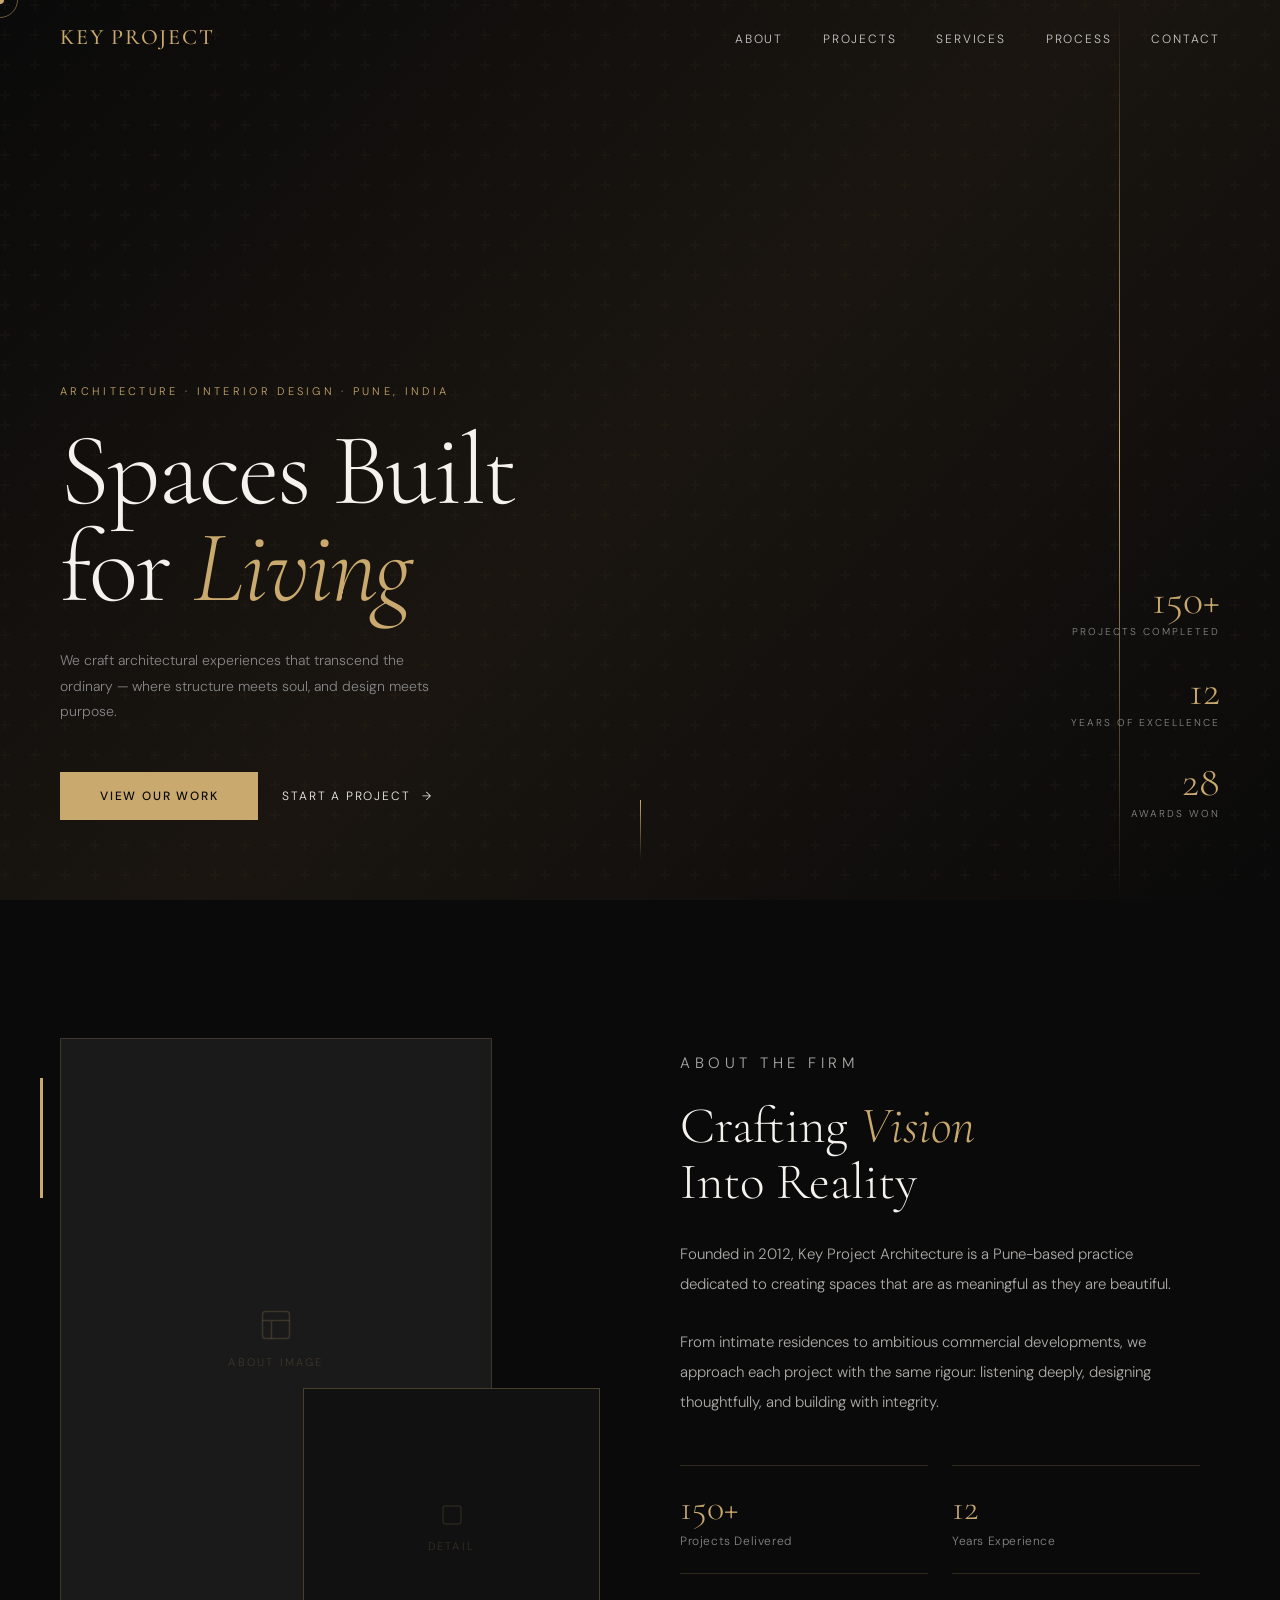
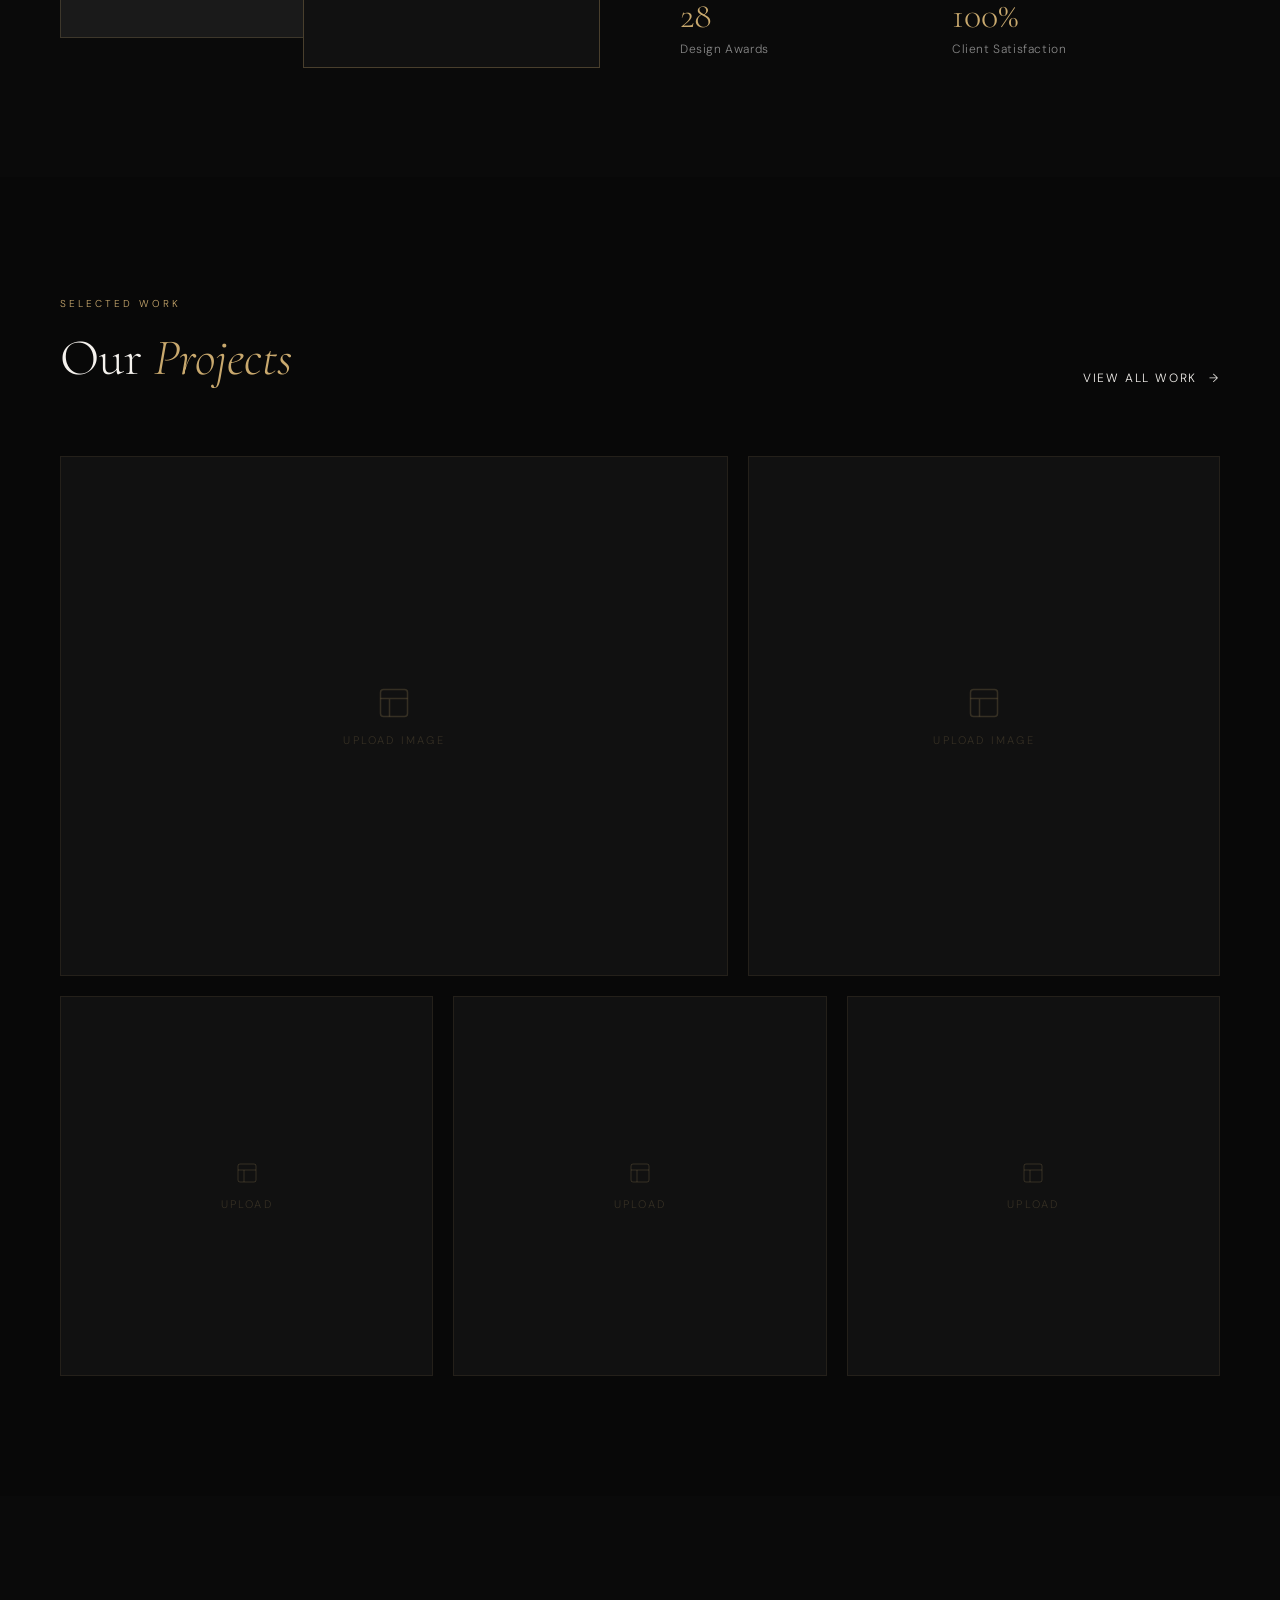
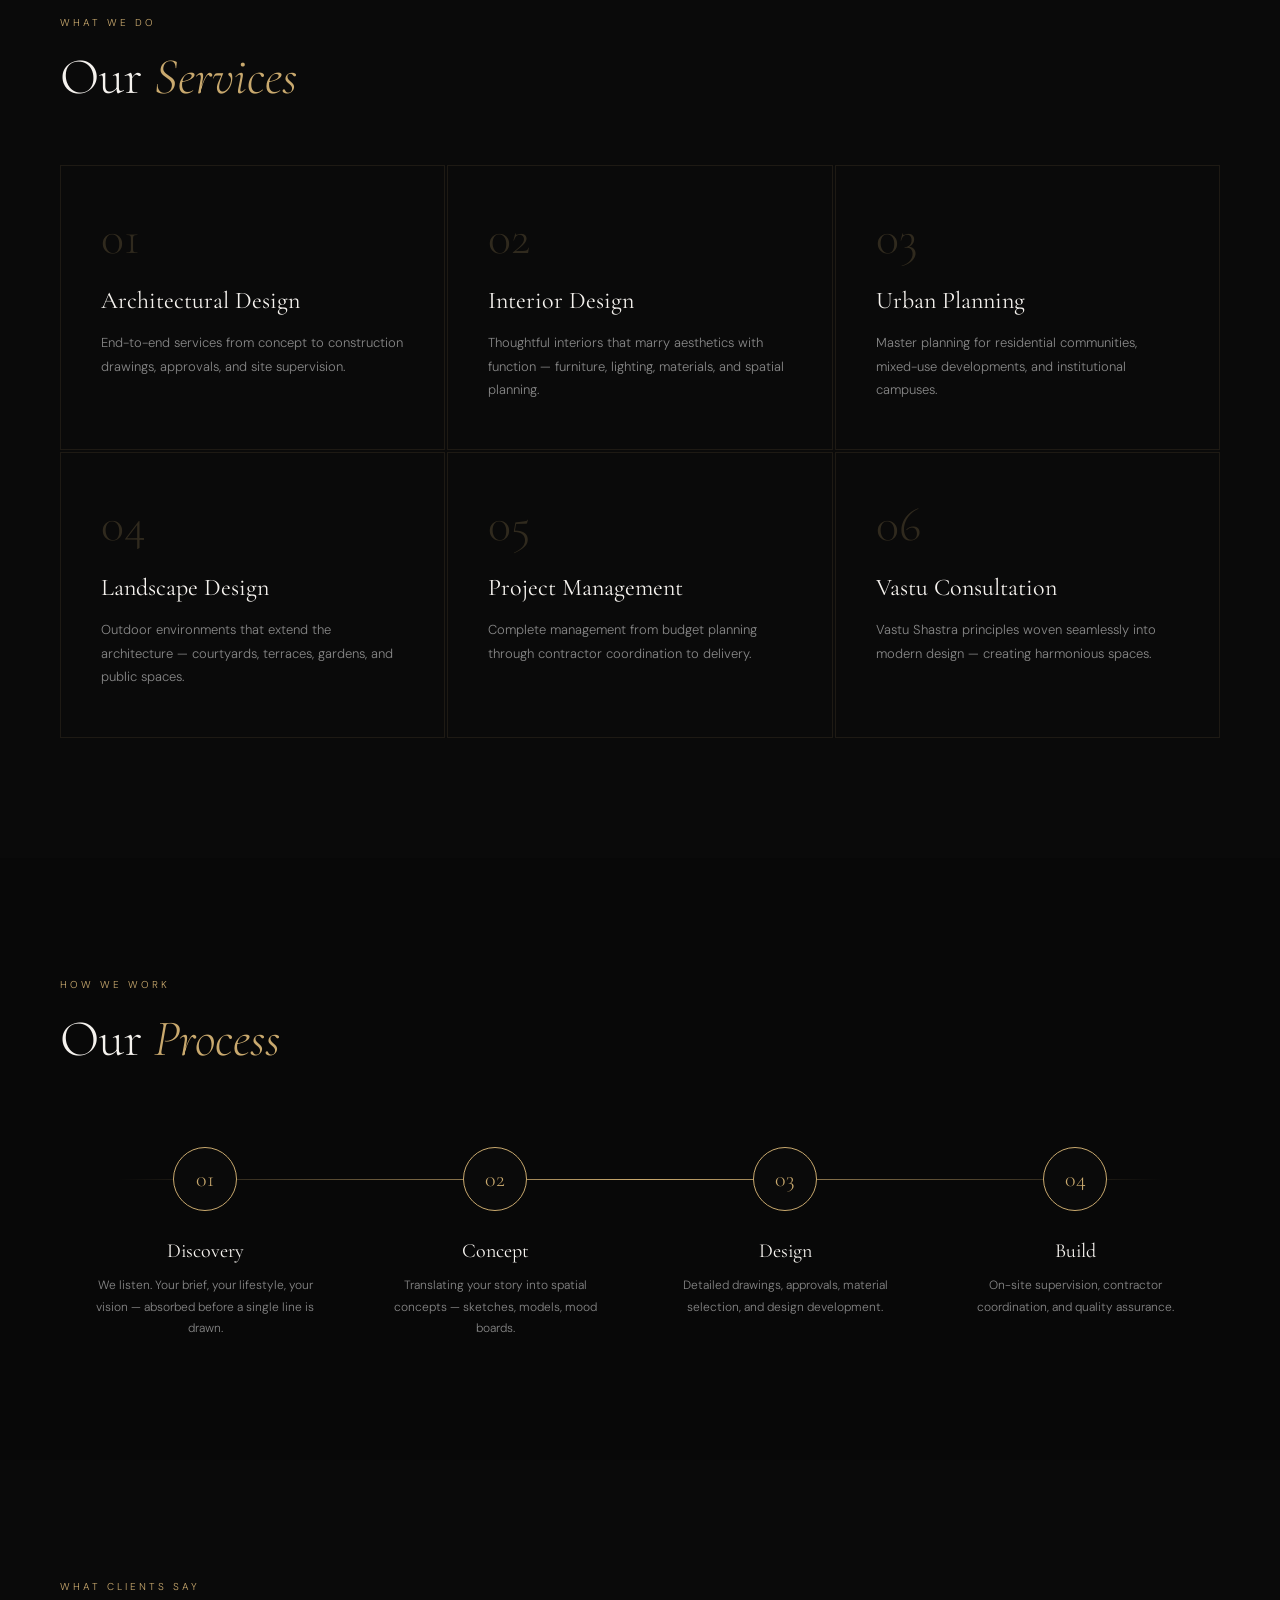
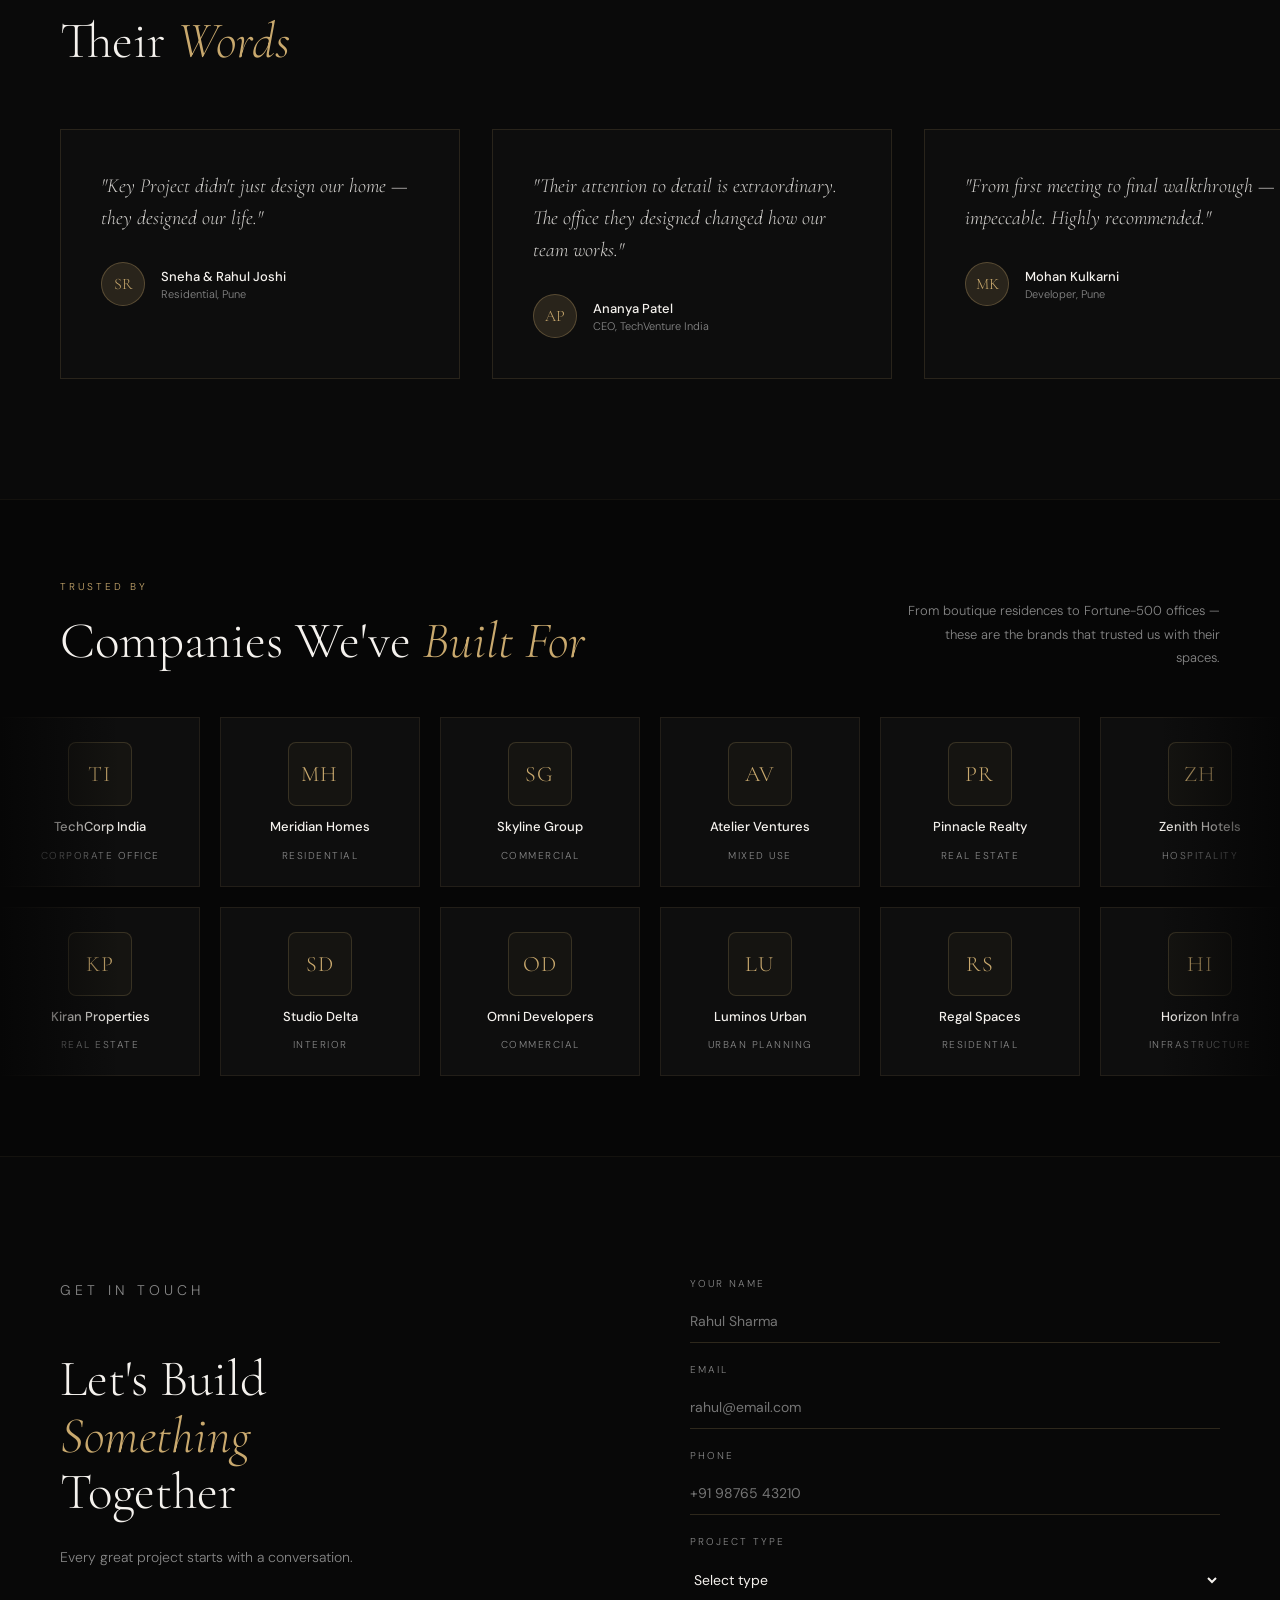
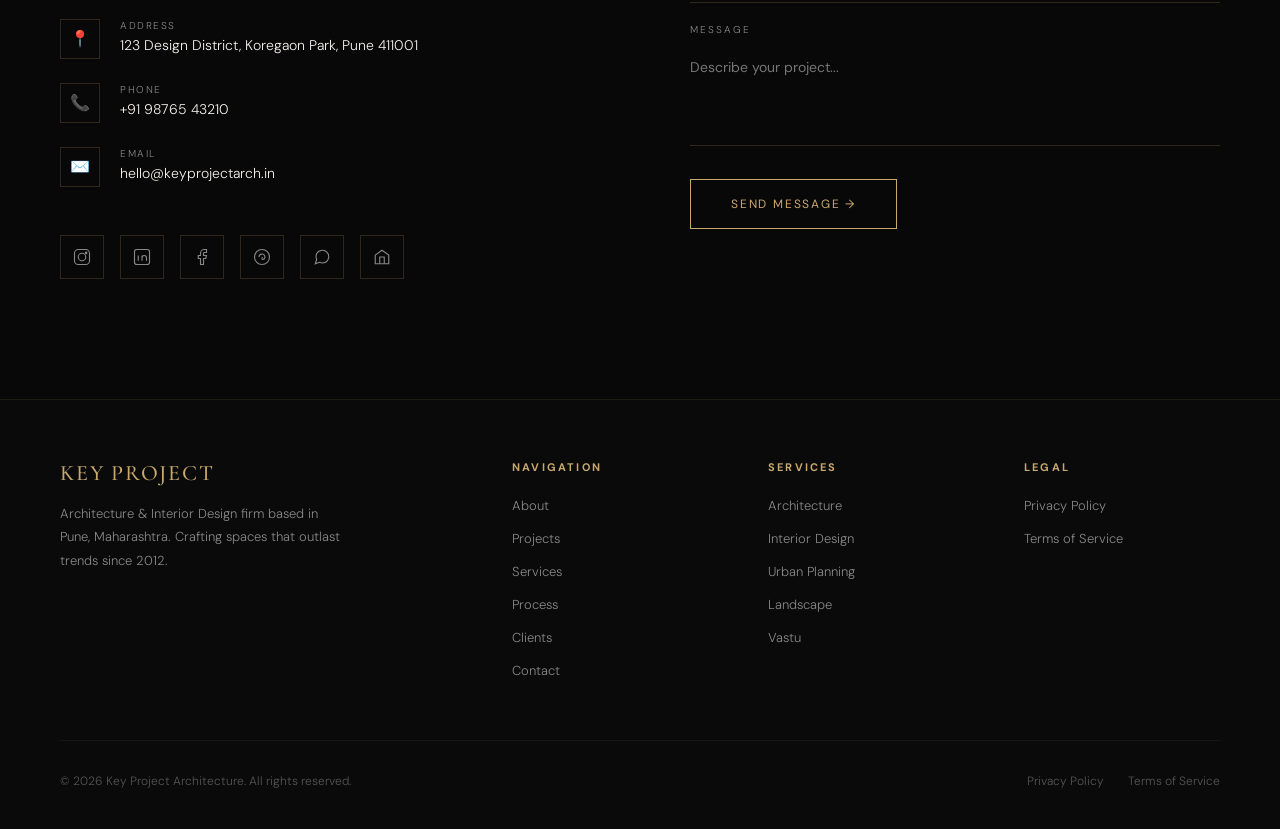
==== commit 0c0bb76b: "Add Firebase backend, secure login, EmailJS" ====
--- a/index.html
+++ b/index.html
@@ -5,6 +5,51 @@
 <meta name="viewport" content="width=device-width, initial-scale=1.0">
 <title>Key Project Architecture</title>
 <link href="https://fonts.googleapis.com/css2?family=Cormorant+Garamond:ital,wght@0,300;0,400;0,500;0,600;1,300;1,400&family=DM+Sans:wght@300;400;500&display=swap" rel="stylesheet">
+<!-- EmailJS -->
+<script src="https://cdn.jsdelivr.net/npm/@emailjs/browser@3/dist/email.min.js"></script>
+<script>emailjs.init("Ci-We-c57PQqX_JRE");</script>
+<!-- Firebase -->
+<script type="module">
+  import { initializeApp } from "https://www.gstatic.com/firebasejs/10.12.0/firebase-app.js";
+  import { getAuth, signInWithEmailAndPassword, signOut, onAuthStateChanged } from "https://www.gstatic.com/firebasejs/10.12.0/firebase-auth.js";
+  import { getFirestore, collection, addDoc, getDocs, deleteDoc, doc, setDoc, getDoc, onSnapshot, orderBy, query } from "https://www.gstatic.com/firebasejs/10.12.0/firebase-firestore.js";
+
+  const firebaseConfig = {
+    apiKey: "AIzaSyCuWeZCuH-SGNKK7YDynUruvy2s1n3SbyQ",
+    authDomain: "keyproject-adb32.firebaseapp.com",
+    projectId: "keyproject-adb32",
+    storageBucket: "keyproject-adb32.firebasestorage.app",
+    messagingSenderId: "938805853774",
+    appId: "1:938805853774:web:50ca6be7ada98e772d8d1f"
+  };
+
+  const app = initializeApp(firebaseConfig);
+  const auth = getAuth(app);
+  const db = getFirestore(app);
+
+  // Expose to global scope
+  window._auth = auth;
+  window._db = db;
+  window._signIn = signInWithEmailAndPassword;
+  window._signOut = signOut;
+  window._onAuthStateChanged = onAuthStateChanged;
+  window._collection = collection;
+  window._addDoc = addDoc;
+  window._getDocs = getDocs;
+  window._deleteDoc = deleteDoc;
+  window._doc = doc;
+  window._setDoc = setDoc;
+  window._getDoc = getDoc;
+  window._onSnapshot = onSnapshot;
+  window._query = query;
+  window._orderBy = orderBy;
+
+  // Auth state listener
+  onAuthStateChanged(auth, (user) => {
+    window._currentUser = user;
+    if (user && window._onAuthReady) window._onAuthReady(user);
+  });
+</script>
 <style>
 :root{--black:#0a0a0a;--white:#f5f2ee;--gold:#c9a96e;--gold-light:#e8d5b0;--dark:#141414;--gray:#888;--lg:#ccc;--fd:'Cormorant Garamond',serif;--fb:'DM Sans',sans-serif;--tr:0.4s cubic-bezier(.25,.46,.45,.94);}
 *{margin:0;padding:0;box-sizing:border-box;}html{scroll-behavior:smooth;}
@@ -632,7 +677,7 @@
     <div class="fc"><h4>Legal</h4><ul><li><a href="#" onclick="goPrivacy()">Privacy Policy</a></li><li><a href="#" onclick="goTerms()">Terms of Service</a></li></ul></div>
   </div>
   <div class="fbot">
-    <p id="s-cr">© 2024 Key Project Architecture. All rights reserved.</p>
+    <p id="s-cr">© 2026 Key Project Architecture. All rights reserved.</p>
     <div class="fleg"><a href="#" onclick="goPrivacy()">Privacy Policy</a><a href="#" onclick="goTerms()">Terms of Service</a></div>
   </div>
 </footer>
@@ -658,7 +703,7 @@
     <h2>7. Your Rights</h2><p>You may request access, correction, or deletion of your data. Contact: <span style="color:var(--gold)">hello@keyprojectarch.in</span></p>
     <h2>8. Contact</h2><p>Key Project Architecture · 123 Design District, Koregaon Park, Pune 411001 · +91 98765 43210</p>
   </div>
-  <footer style="padding:24px 60px;border-top:1px solid rgba(201,169,110,.1);display:flex;justify-content:space-between;"><p style="font-size:12px;color:var(--gray)">© 2024 Key Project Architecture</p><div style="display:flex;gap:20px;"><a href="#" onclick="goPrivacy()" style="font-size:12px;color:var(--gold);text-decoration:none;cursor:none;">Privacy Policy</a><a href="#" onclick="goTerms()" style="font-size:12px;color:var(--gray);text-decoration:none;cursor:none;">Terms</a></div></footer>
+  <footer style="padding:24px 60px;border-top:1px solid rgba(201,169,110,.1);display:flex;justify-content:space-between;"><p style="font-size:12px;color:var(--gray)">© 2026 Key Project Architecture</p><div style="display:flex;gap:20px;"><a href="#" onclick="goPrivacy()" style="font-size:12px;color:var(--gold);text-decoration:none;cursor:none;">Privacy Policy</a><a href="#" onclick="goTerms()" style="font-size:12px;color:var(--gray);text-decoration:none;cursor:none;">Terms</a></div></footer>
 </div>
 
 <div id="terms" style="display:none">
@@ -690,7 +735,7 @@
 // ============================================================
 //  STATE
 // ============================================================
-let ADM_PASS = 'admin123';
+let ADM_PASS = 'admin123'; // legacy fallback
 let isLoggedIn = false;
 let logoData = null;
 let projects = [
@@ -700,6 +745,84 @@
   {cat:'Institutional',name:'The Learning Hub',  location:'Nashik',             img:null},
   {cat:'Renovation',  name:'Heritage Bungalow',  location:'Pune',               img:null},
 ];
+let messages = JSON.parse(localStorage.getItem('kpa_messages') || '[]');
+
+// ============================================================
+//  WHATSAPP NOTIFICATION (CallMeBot)
+// ============================================================
+const WA_NUMBER = '918767374472'; // your WhatsApp number with country code
+const WA_APIKEY = ''; // add your CallMeBot API key here after setup
+
+function sendWhatsApp(name, email, phone, msg){
+  if(!WA_APIKEY) return;
+  const text = encodeURIComponent(`New Enquiry!\nName: ${name}\nEmail: ${email}\nPhone: ${phone}\nMessage: ${msg}`);
+  fetch(`https://api.callmebot.com/whatsapp.php?phone=${WA_NUMBER}&text=${text}&apikey=${WA_APIKEY}`)
+    .catch(e=>console.log('WhatsApp notification failed:', e));
+}
+
+// ============================================================
+//  FIREBASE DATA FUNCTIONS
+// ============================================================
+async function loadFirebaseData(){
+  if(!window._db) return;
+  try {
+    // Load messages from Firestore
+    const q = window._query(window._collection(window._db, 'messages'), window._orderBy('timestamp', 'desc'));
+    window._onSnapshot(q, (snapshot)=>{
+      messages = snapshot.docs.map(d=>({id:d.id, ...d.data()}));
+      localStorage.setItem('kpa_messages', JSON.stringify(messages));
+      updateMsgBadge();
+      const ml=document.getElementById('msgList');
+      if(ml) renderMsgList();
+    });
+
+    // Load projects from Firestore
+    const pSnap = await window._getDocs(window._collection(window._db, 'projects'));
+    if(!pSnap.empty){
+      projects = pSnap.docs.map(d=>({id:d.id, ...d.data()}));
+      renderProjects();
+      renderAdminProjects();
+    }
+
+    // Load site settings
+    const settingsDoc = await window._getDoc(window._doc(window._db, 'settings', 'site'));
+    if(settingsDoc.exists()){
+      const s = settingsDoc.data();
+      if(s.logoData){logoData=s.logoData;}
+    }
+  } catch(e){ console.log('Firebase load error:', e); }
+}
+
+async function saveMessageToFirebase(entry){
+  if(!window._db) return;
+  try {
+    await window._addDoc(window._collection(window._db, 'messages'), {
+      ...entry,
+      timestamp: Date.now()
+    });
+  } catch(e){ console.log('Firebase save error:', e); }
+}
+
+async function deleteMessageFromFirebase(id){
+  if(!window._db) return;
+  try {
+    await window._deleteDoc(window._doc(window._db, 'messages', id));
+  } catch(e){ console.log('Firebase delete error:', e); }
+}
+
+async function saveProjectsToFirebase(){
+  if(!window._db) return;
+  try {
+    for(const p of projects){
+      if(p.id){
+        await window._setDoc(window._doc(window._db, 'projects', p.id), p);
+      } else {
+        const ref = await window._addDoc(window._collection(window._db, 'projects'), p);
+        p.id = ref.id;
+      }
+    }
+  } catch(e){ console.log('Firebase projects save error:', e); }
+}
 
 // ============================================================
 //  CURSOR
@@ -790,12 +913,11 @@
         <span id="alLogoTxt">KEY <span>PROJECT</span></span>
       </div>
       <p class="al-sub">Admin Portal — Restricted Access</p>
-      <div class="al-field"><label>Username</label><input type="text" id="aUser" placeholder="Username" autocomplete="username"></div>
-      <div class="al-field"><label>Password</label><input type="password" id="aPass" placeholder="Password" autocomplete="current-password"></div>
+      <div class="al-field"><label>Email</label><input type="email" id="aUser" placeholder="admin@keyproject.in" autocomplete="email"></div>
+      <div class="al-field"><label>Password</label><input type="password" id="aPass" placeholder="••••••••" autocomplete="current-password"></div>
       <button class="al-btn" onclick="doLogin()">Sign In →</button>
       <p class="al-err" id="aErr">Invalid credentials. Please try again.</p>
       <span class="al-back" onclick="destroyAdmin();goSite()">← Return to Website</span>
-      <div class="al-hint">Default login: <strong>admin</strong> / <strong>admin123</strong></div>
     </div>
   </div>`;
   document.getElementById('sitenav').style.display='none';
@@ -808,17 +930,32 @@
 }
 
 function doLogin(){
-  const u=(document.getElementById('aUser')||{}).value||'';
-  const p=(document.getElementById('aPass')||{}).value||'';
-  if(u.trim()==='admin' && p===ADM_PASS){
-    isLoggedIn=true;
-    mountAdmin();
-  } else {
-    const err=document.getElementById('aErr');
-    if(err) err.style.display='block';
+  const email=(document.getElementById('aUser')||{}).value||'';
+  const pass=(document.getElementById('aPass')||{}).value||'';
+  const err=document.getElementById('aErr');
+  const btn=document.querySelector('.al-btn');
+  if(btn){btn.textContent='Signing in...';btn.disabled=true;}
+  if(!window._auth){
+    if(err){err.textContent='Firebase not loaded. Please refresh.';err.style.display='block';}
+    if(btn){btn.textContent='Sign In →';btn.disabled=false;}
+    return;
   }
-}
-function doLogout(){destroyAdmin();}
+  window._signIn(window._auth, email, pass)
+    .then((userCredential)=>{
+      isLoggedIn=true;
+      window._currentUser=userCredential.user;
+      mountAdmin();
+      loadFirebaseData();
+    })
+    .catch((error)=>{
+      if(err){err.textContent='Invalid credentials. Please try again.';err.style.display='block';}
+      if(btn){btn.textContent='Sign In →';btn.disabled=false;}
+    });
+}
+function doLogout(){
+  if(window._auth) window._signOut(window._auth);
+  destroyAdmin();
+}
 
 // ============================================================
 //  SECRET ADMIN ROUTE
@@ -1003,7 +1140,7 @@
             <div class="ecard">
               <div class="ectitle">Page Meta</div>
               <div class="ef"><label>Browser Tab Title</label><input id="b-title" value="Key Project Architecture"></div>
-              <div class="ef"><label>Copyright Line</label><input id="b-copy" value="© 2024 Key Project Architecture. All rights reserved."></div>
+              <div class="ef"><label>Copyright Line</label><input id="b-copy" value="© 2026 Key Project Architecture. All rights reserved."></div>
               <button class="sbtn" onclick="saveMeta()">Save</button>
               <p class="ssucc" id="ss-meta">✓ Saved!</p>
             </div>
@@ -1147,15 +1284,18 @@
         <!-- SETTINGS -->
         <div class="dpanel" id="dp-settings">
           <h2 class="ptitle">Account <em>Settings</em></h2>
-          <p class="psub">Manage your admin credentials.</p>
+          <p class="psub">Manage your admin credentials and team access.</p>
           <div class="egrid">
             <div class="ecard">
               <div class="ectitle">Change Password</div>
-              <div class="ef"><label>Current Password</label><input type="password" id="p-cur" placeholder="••••••••"></div>
-              <div class="ef"><label>New Password</label><input type="password" id="p-new" placeholder="••••••••"></div>
-              <div class="ef"><label>Confirm New Password</label><input type="password" id="p-cf" placeholder="••••••••"></div>
-              <button class="sbtn" onclick="changePass()">Update Password</button>
-              <p class="ssucc" id="ss-pass">✓ Password changed!</p>
+              <p style="font-size:12px;color:var(--gray);margin-bottom:16px;line-height:1.7">Password is managed securely via Firebase. To change your password, use the Firebase Console or contact your administrator.</p>
+              <a href="https://console.firebase.google.com" target="_blank" class="sbtn" style="display:inline-block;text-decoration:none;text-align:center;">Open Firebase Console →</a>
+            </div>
+            <div class="ecard">
+              <div class="ectitle">Admin Users</div>
+              <p style="font-size:12px;color:var(--gray);margin-bottom:16px;line-height:1.7">Add or remove admin users via Firebase Authentication Console.</p>
+              <p style="font-size:12px;color:var(--gold);margin-bottom:8px;">Current admin: <strong id="currentAdminEmail" style="color:var(--white)">Loading...</strong></p>
+              <a href="https://console.firebase.google.com/project/keyproject-adb32/authentication/users" target="_blank" class="sbtn" style="display:inline-block;text-decoration:none;text-align:center;">Manage Admin Users →</a>
             </div>
             <div class="ecard">
               <div class="ectitle">Danger Zone</div>
@@ -1171,7 +1311,11 @@
 }
 
 function bindAdminEvents(){
-  // nothing extra needed — all onclick are global functions
+  // Show current admin email
+  setTimeout(()=>{
+    const el=document.getElementById('currentAdminEmail');
+    if(el && window._currentUser) el.textContent=window._currentUser.email;
+  },500);
 }
 
 // ============================================================
@@ -1364,7 +1508,7 @@
 // ============================================================
 //  CONTACT FORM  — stores every submission
 // ============================================================
-let messages = []; // persists while page is open
+// messages already declared above with localStorage
 
 function submitForm(){
   const name  = (document.getElementById('fn')||{}).value||'';
@@ -1385,7 +1529,25 @@
     date: new Date().toLocaleString('en-IN',{day:'2-digit',month:'short',year:'numeric',hour:'2-digit',minute:'2-digit'}),
     read: false
   };
-  messages.unshift(entry); // newest first
+
+  // Save to Firebase
+  saveMessageToFirebase(entry);
+
+  // Save to localStorage as backup
+  messages.unshift(entry);
+  localStorage.setItem('kpa_messages', JSON.stringify(messages));
+
+  // Send email via EmailJS
+  emailjs.send("service_mt8o7f8", "template_sio4gu5", {
+    from_name: name.trim(),
+    from_email: email.trim(),
+    phone: phone.trim(),
+    project_type: type||'Not specified',
+    message: msg.trim()
+  }).then(()=>console.log('Email sent!')).catch(e=>console.log('Email failed:',e));
+
+  // Send WhatsApp notification
+  sendWhatsApp(name.trim(), email.trim(), phone.trim(), msg.trim());
 
   // clear form
   ['fn','fe'].forEach(id=>{const el=document.getElementById(id);if(el)el.value='';});
@@ -1499,7 +1661,12 @@
 });
 
 function deleteMsg(id){
+  // Delete from Firebase if it has a Firebase doc id
+  const msg = messages.find(m=>m.id===id);
+  if(msg && msg.firebaseId) deleteMessageFromFirebase(msg.firebaseId);
+  else deleteMessageFromFirebase(String(id));
   messages=messages.filter(function(m){return m.id!==id;});
+  localStorage.setItem('kpa_messages', JSON.stringify(messages));
   updateMsgBadge();
   renderMsgList();
 }
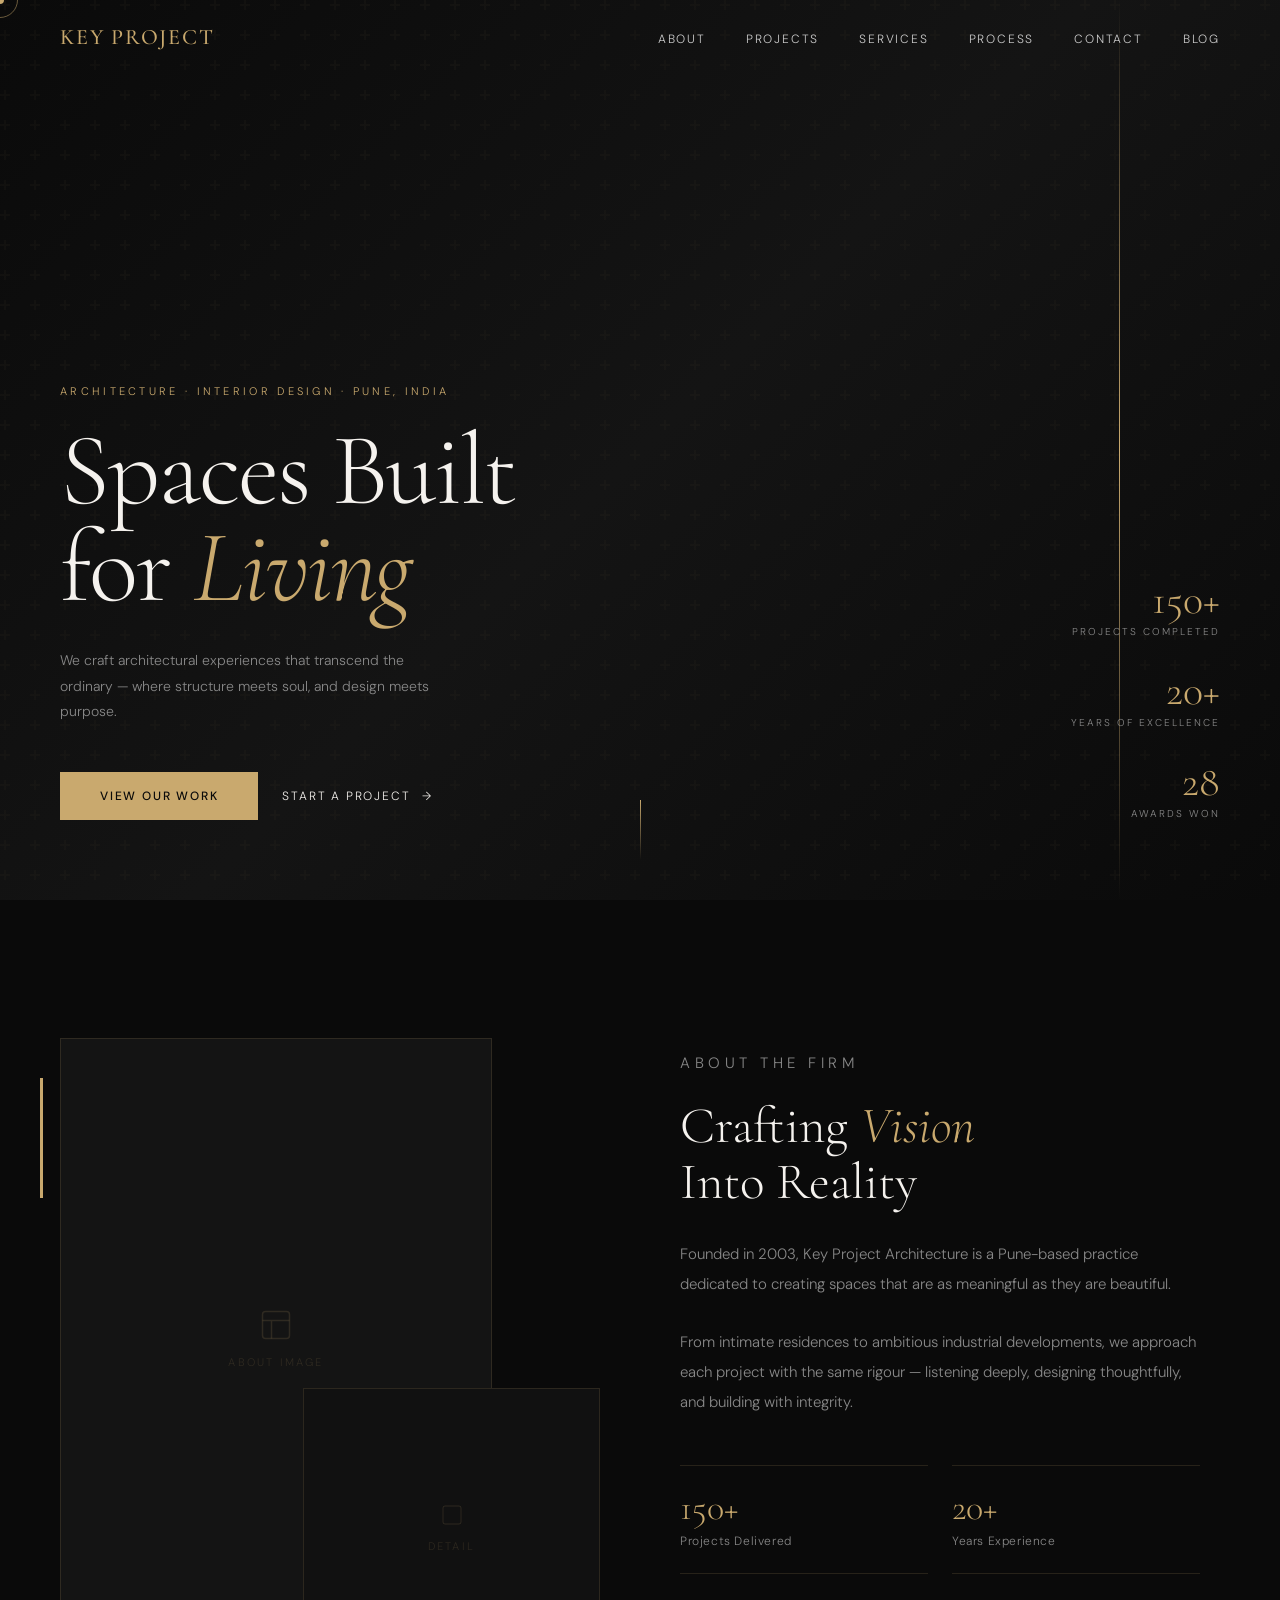
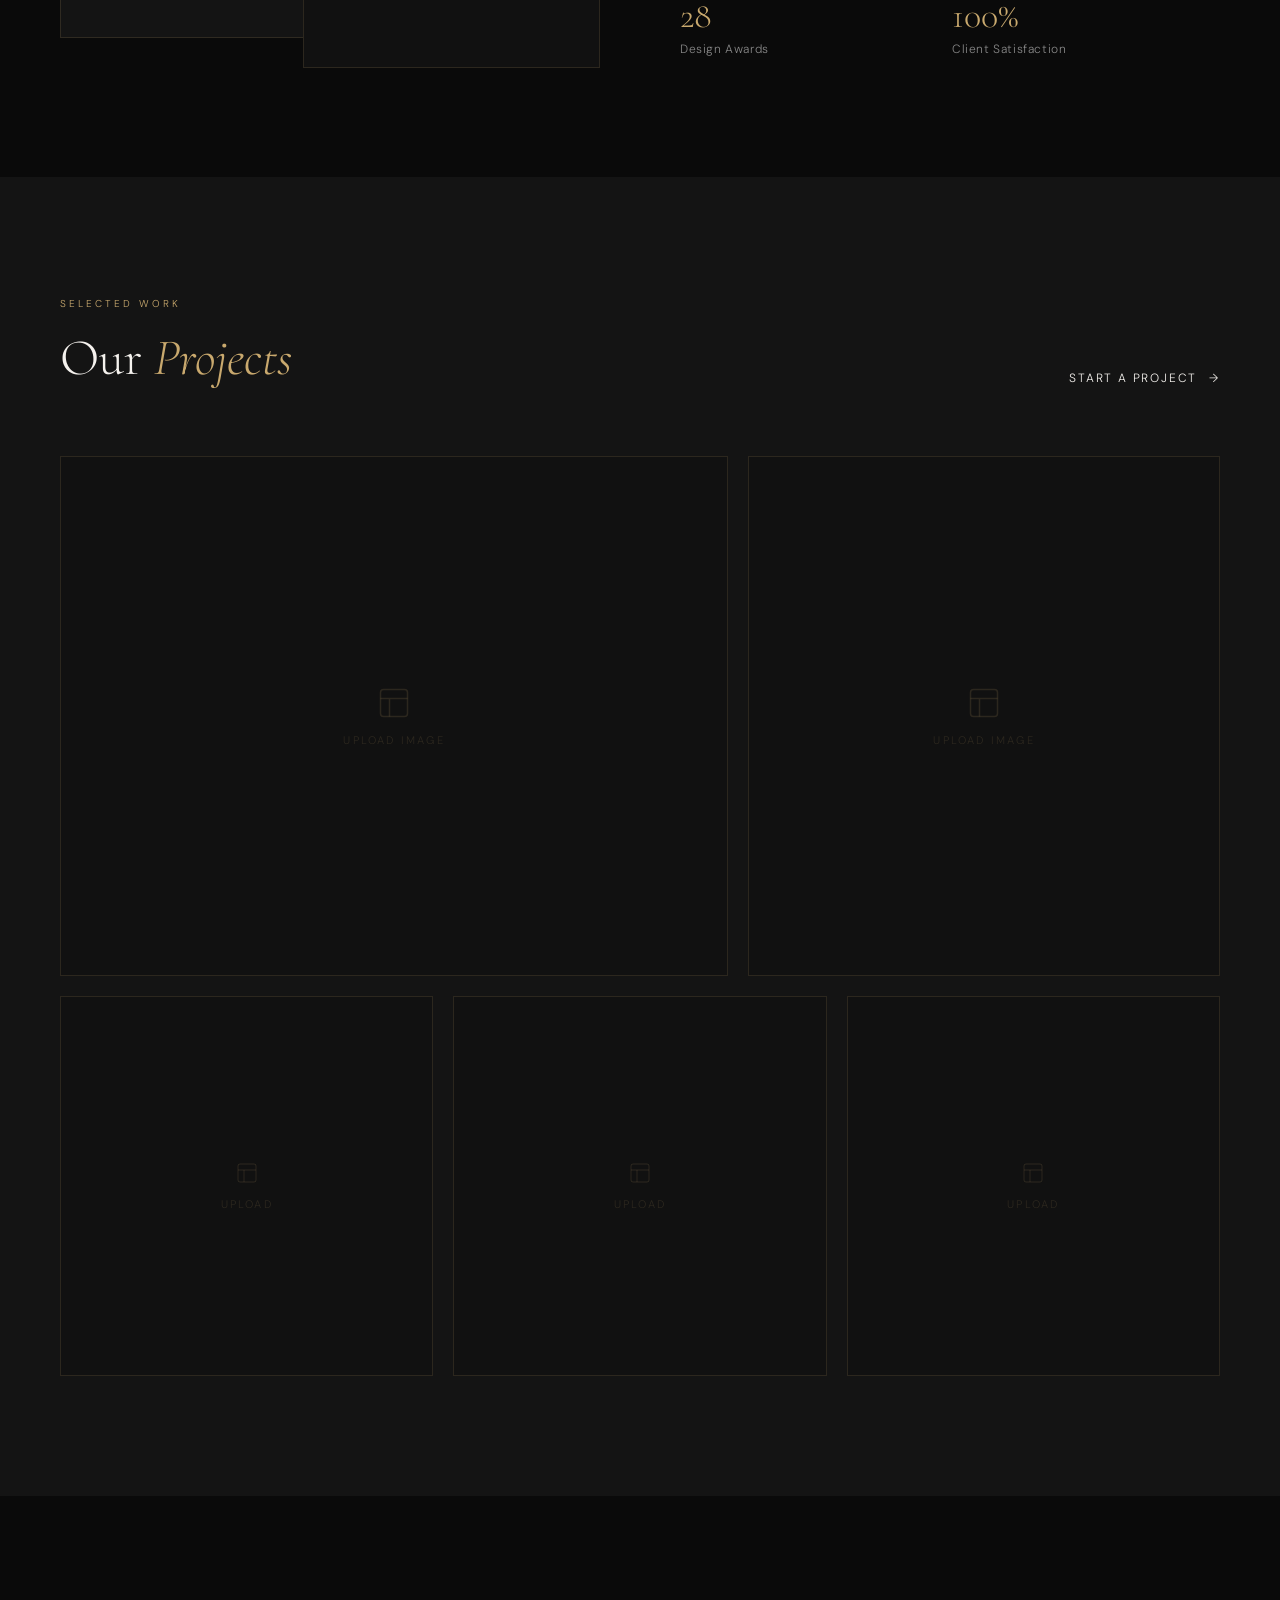
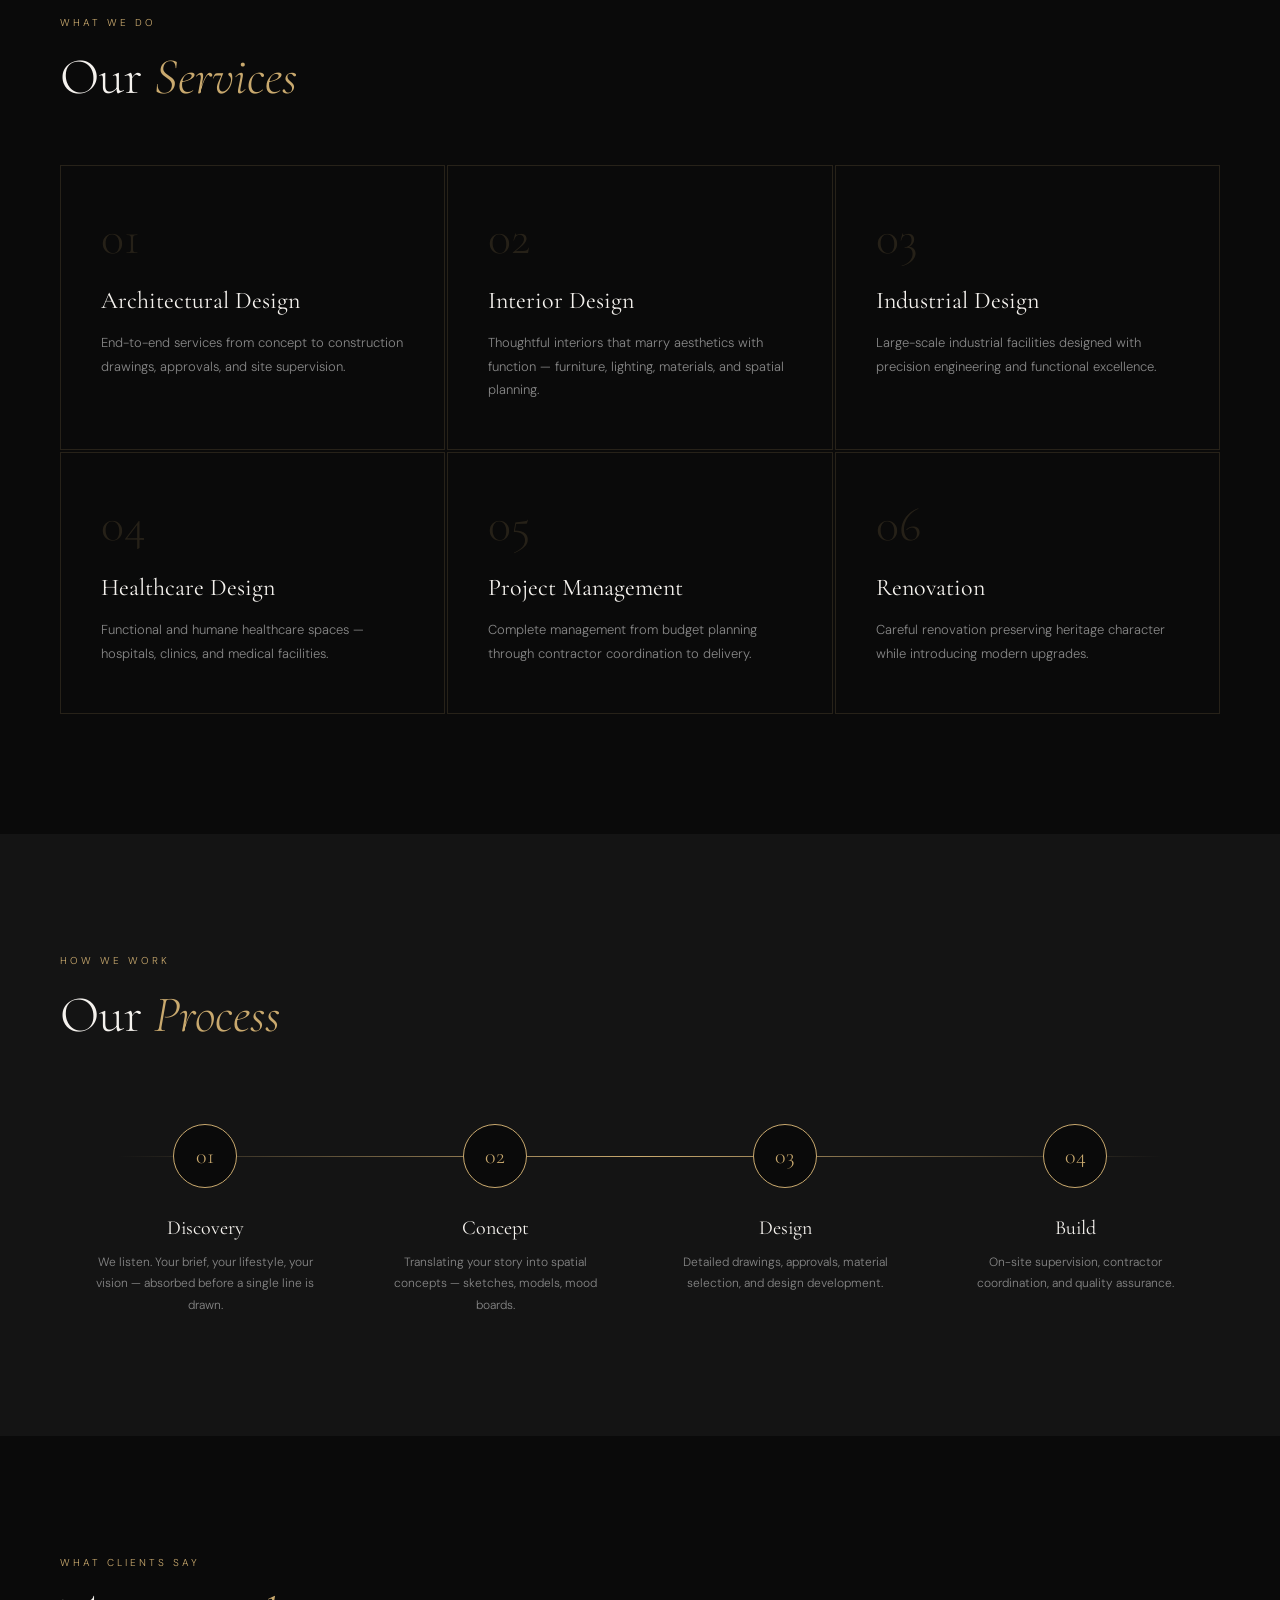
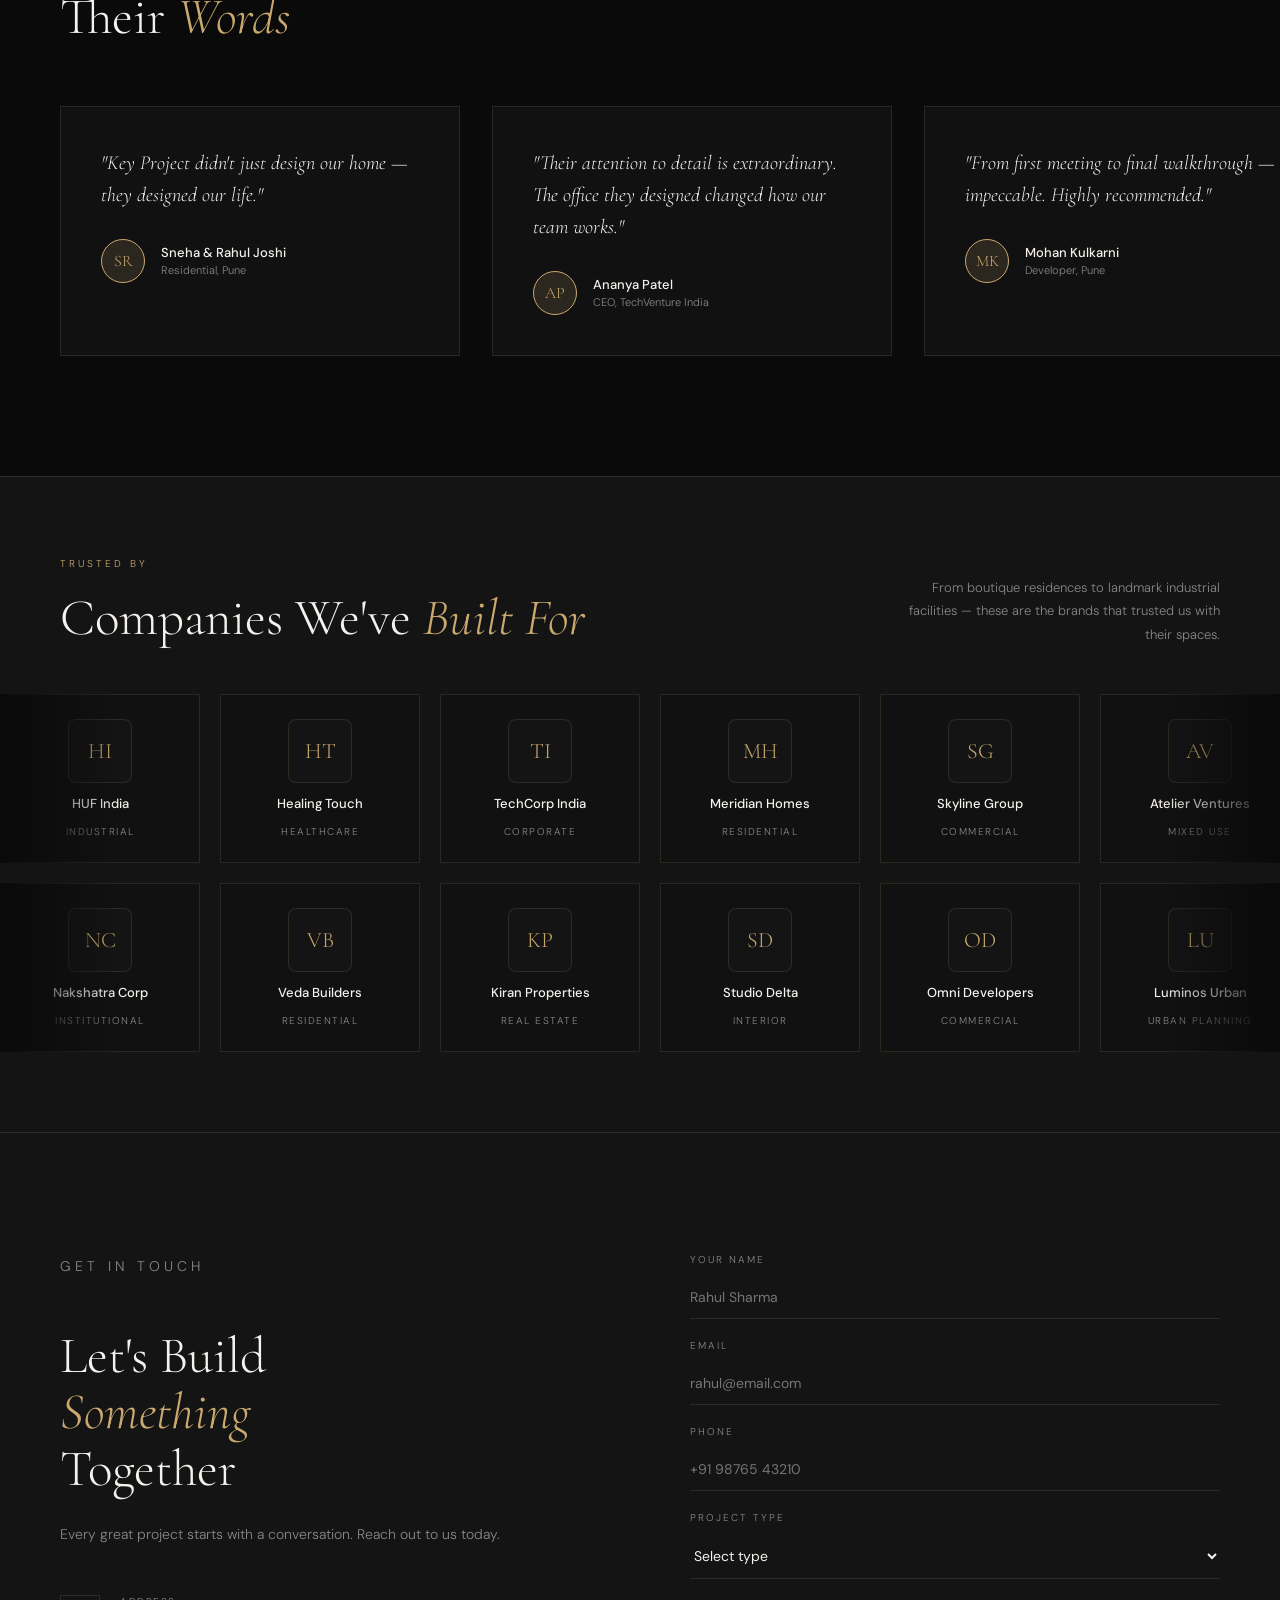
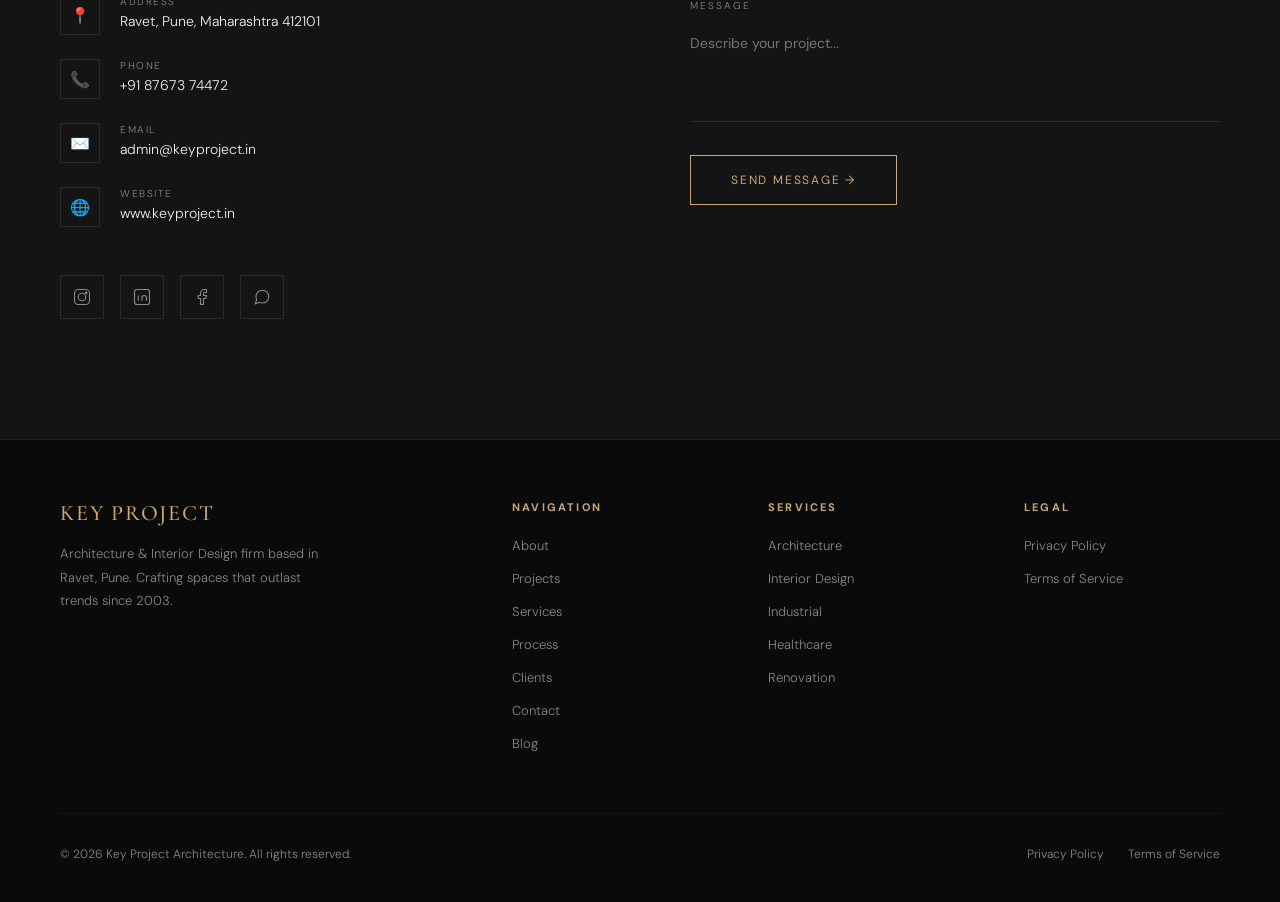
==== commit 9a36813f: "Final update: file separation, themes, gallery, Firebase, blog manager" ====
--- a/index.html
+++ b/index.html
@@ -1,513 +1,53 @@
 <!DOCTYPE html>
-<html lang="en">
+<html lang="en" data-theme="dark-gold">
 <head>
 <meta charset="UTF-8">
 <meta name="viewport" content="width=device-width, initial-scale=1.0">
-<title>Key Project Architecture</title>
+<title>Key Project Architecture | Pune</title>
+<meta name="description" content="Key Project Architecture — Residential, Industrial, Healthcare & Commercial design. Ravet, Pune. Est. 2003.">
+<meta name="keywords" content="architect pune, architecture firm pune, interior design pune, industrial architect pune, key project architecture">
+<meta property="og:title" content="Key Project Architecture">
+<meta property="og:description" content="Designing spaces that outlast trends. Ravet, Pune. Est. 2003.">
+<meta property="og:url" content="https://www.keyproject.in">
+<link rel="canonical" href="https://www.keyproject.in">
 <link href="https://fonts.googleapis.com/css2?family=Cormorant+Garamond:ital,wght@0,300;0,400;0,500;0,600;1,300;1,400&family=DM+Sans:wght@300;400;500&display=swap" rel="stylesheet">
+<link rel="stylesheet" href="css/style.css">
 <!-- EmailJS -->
 <script src="https://cdn.jsdelivr.net/npm/@emailjs/browser@3/dist/email.min.js"></script>
 <script>emailjs.init("Ci-We-c57PQqX_JRE");</script>
-<!-- Firebase -->
-<script type="module">
-  import { initializeApp } from "https://www.gstatic.com/firebasejs/10.12.0/firebase-app.js";
-  import { getAuth, signInWithEmailAndPassword, signOut, onAuthStateChanged } from "https://www.gstatic.com/firebasejs/10.12.0/firebase-auth.js";
-  import { getFirestore, collection, addDoc, getDocs, deleteDoc, doc, setDoc, getDoc, onSnapshot, orderBy, query } from "https://www.gstatic.com/firebasejs/10.12.0/firebase-firestore.js";
-
-  const firebaseConfig = {
-    apiKey: "AIzaSyCuWeZCuH-SGNKK7YDynUruvy2s1n3SbyQ",
-    authDomain: "keyproject-adb32.firebaseapp.com",
-    projectId: "keyproject-adb32",
-    storageBucket: "keyproject-adb32.firebasestorage.app",
-    messagingSenderId: "938805853774",
-    appId: "1:938805853774:web:50ca6be7ada98e772d8d1f"
-  };
-
-  const app = initializeApp(firebaseConfig);
-  const auth = getAuth(app);
-  const db = getFirestore(app);
-
-  // Expose to global scope
-  window._auth = auth;
-  window._db = db;
-  window._signIn = signInWithEmailAndPassword;
-  window._signOut = signOut;
-  window._onAuthStateChanged = onAuthStateChanged;
-  window._collection = collection;
-  window._addDoc = addDoc;
-  window._getDocs = getDocs;
-  window._deleteDoc = deleteDoc;
-  window._doc = doc;
-  window._setDoc = setDoc;
-  window._getDoc = getDoc;
-  window._onSnapshot = onSnapshot;
-  window._query = query;
-  window._orderBy = orderBy;
-
-  // Auth state listener
-  onAuthStateChanged(auth, (user) => {
-    window._currentUser = user;
-    if (user && window._onAuthReady) window._onAuthReady(user);
-  });
-</script>
-<style>
-:root{--black:#0a0a0a;--white:#f5f2ee;--gold:#c9a96e;--gold-light:#e8d5b0;--dark:#141414;--gray:#888;--lg:#ccc;--fd:'Cormorant Garamond',serif;--fb:'DM Sans',sans-serif;--tr:0.4s cubic-bezier(.25,.46,.45,.94);}
-*{margin:0;padding:0;box-sizing:border-box;}html{scroll-behavior:smooth;}
-body{background:var(--black);color:var(--white);font-family:var(--fb);font-weight:300;overflow-x:hidden;cursor:none;}
-
-/* CURSOR */
-.cur{position:fixed;width:8px;height:8px;background:var(--gold);border-radius:50%;pointer-events:none;z-index:9999;transform:translate(-50%,-50%);transition:transform .1s;}
-.cur-f{position:fixed;width:36px;height:36px;border:1px solid rgba(201,169,110,.5);border-radius:50%;pointer-events:none;z-index:9998;transform:translate(-50%,-50%);transition:all .15s ease;}
-.cur.ex{transform:translate(-50%,-50%) scale(3);opacity:.3;}
-.cur-f.ex{transform:translate(-50%,-50%) scale(1.5);border-color:var(--gold);}
-
-/* NAV */
-#sitenav{position:fixed;top:0;left:0;right:0;z-index:1000;padding:24px 60px;display:flex;align-items:center;justify-content:space-between;transition:var(--tr);}
-#sitenav.sc{background:rgba(10,10,10,.96);backdrop-filter:blur(20px);padding:16px 60px;border-bottom:1px solid rgba(201,169,110,.1);}
-.nlogo{font-family:var(--fd);font-size:22px;font-weight:500;letter-spacing:.08em;color:var(--white);text-decoration:none;cursor:none;display:flex;align-items:center;gap:10px;}
-.nlogo-img{height:36px;width:36px;object-fit:contain;border-radius:2px;display:none;}
-.nlogo span{color:var(--gold);}
-.nlinks{display:flex;gap:40px;list-style:none;}
-.nlinks a{font-size:12px;letter-spacing:.15em;text-transform:uppercase;color:var(--lg);text-decoration:none;cursor:none;transition:color var(--tr);position:relative;}
-.nlinks a::after{content:'';position:absolute;bottom:-4px;left:0;width:0;height:1px;background:var(--gold);transition:width var(--tr);}
-.nlinks a:hover{color:var(--gold);}.nlinks a:hover::after{width:100%;}
-.hbg{display:none;flex-direction:column;gap:5px;cursor:none;}
-.hbg span{width:24px;height:1px;background:var(--white);transition:var(--tr);display:block;}
-
-/* HERO */
-#hero{height:100vh;display:flex;align-items:flex-end;padding:80px 60px;position:relative;overflow:hidden;}
-.hbg2{position:absolute;inset:0;background:linear-gradient(135deg,#0a0a0a,#1a1510 50%,#0a0a0a);}
-.hbg2::before{content:'';position:absolute;inset:0;background:url("data:image/svg+xml,%3Csvg width='60' height='60' viewBox='0 0 60 60' xmlns='http://www.w3.org/2000/svg'%3E%3Cg fill='%23c9a96e' fill-opacity='0.03'%3E%3Cpath d='M36 34v-4h-2v4h-4v2h4v4h2v-4h4v-2h-4zm0-30V0h-2v4h-4v2h4v4h2V6h4V4h-4zM6 34v-4H4v4H0v2h4v4h2v-4h4v-2H6zM6 4V0H4v4H0v2h4v4h2V6h4V4H6z'/%3E%3C/g%3E%3C/svg%3E");}
-.hline{position:absolute;top:0;right:160px;width:1px;height:0;background:linear-gradient(to bottom,transparent,var(--gold),transparent);animation:lg 2s .5s forwards ease-out;}
-@keyframes lg{to{height:100%;}}
-.hcon{position:relative;z-index:1;max-width:800px;}
-.hey{font-size:11px;letter-spacing:.3em;text-transform:uppercase;color:var(--gold);margin-bottom:24px;opacity:0;animation:fu 1s .3s forwards;}
-.ht{font-family:var(--fd);font-size:clamp(60px,8vw,110px);font-weight:300;line-height:.95;letter-spacing:-.02em;margin-bottom:32px;opacity:0;animation:fu 1s .5s forwards;}
-.ht em{font-style:italic;color:var(--gold);}
-.hs{font-size:14px;color:var(--gray);max-width:400px;line-height:1.8;margin-bottom:48px;opacity:0;animation:fu 1s .7s forwards;}
-.hcta{display:flex;gap:24px;align-items:center;opacity:0;animation:fu 1s .9s forwards;}
-.btn1{background:var(--gold);color:var(--black);padding:16px 40px;font-size:12px;letter-spacing:.15em;text-transform:uppercase;text-decoration:none;cursor:none;font-family:var(--fb);font-weight:500;transition:all var(--tr);border:none;}
-.btn1:hover{background:var(--gold-light);transform:translateY(-2px);}
-.btn2{font-size:12px;letter-spacing:.15em;text-transform:uppercase;color:var(--white);text-decoration:none;cursor:none;display:flex;align-items:center;gap:12px;transition:color var(--tr);}
-.btn2::after{content:'→';transition:transform var(--tr);}
-.btn2:hover{color:var(--gold);}.btn2:hover::after{transform:translateX(6px);}
-.hstats{position:absolute;right:60px;bottom:80px;display:flex;flex-direction:column;gap:32px;text-align:right;opacity:0;animation:fi 1s 1.2s forwards;}
-.snum{font-family:var(--fd);font-size:42px;font-weight:300;color:var(--gold);line-height:1;}
-.slbl{font-size:10px;letter-spacing:.2em;text-transform:uppercase;color:var(--gray);margin-top:4px;}
-.scroll-i{position:absolute;bottom:40px;left:50%;transform:translateX(-50%);display:flex;flex-direction:column;align-items:center;gap:8px;opacity:0;animation:fi 1s 1.5s forwards;}
-.sline{width:1px;height:60px;background:linear-gradient(to bottom,var(--gold),transparent);animation:sp 2s infinite;}
-@keyframes fu{from{opacity:0;transform:translateY(30px)}to{opacity:1;transform:translateY(0)}}
-@keyframes fi{from{opacity:0}to{opacity:1}}
-@keyframes sp{0%,100%{opacity:.3}50%{opacity:1}}
-
-/* SECTIONS */
-section{padding:120px 60px;}
-.eyebrow{font-size:10px;letter-spacing:.3em;text-transform:uppercase;color:var(--gold);margin-bottom:20px;}
-.stitle{font-family:var(--fd);font-size:clamp(36px,4vw,60px);font-weight:300;line-height:1.1;}
-.stitle em{font-style:italic;color:var(--gold);}
-
-/* ABOUT */
-#about{display:grid;grid-template-columns:1fr 1fr;gap:80px;align-items:center;}
-.aim{position:relative;height:600px;}
-.aim1{width:80%;height:100%;background:#1a1a1a;border:1px solid rgba(201,169,110,.2);overflow:hidden;position:relative;}
-.aim1 img,.aim2 img{width:100%;height:100%;object-fit:cover;display:block;}
-.aim2{position:absolute;bottom:-30px;right:0;width:55%;height:280px;background:#111;border:1px solid rgba(201,169,110,.3);overflow:hidden;}
-.agold{position:absolute;top:40px;left:-20px;width:3px;height:120px;background:var(--gold);}
-.acon p{font-size:15px;line-height:2;color:rgba(245,242,238,.7);margin-top:28px;}
-.acon{padding-right:20px;}
-.afeat{margin-top:48px;display:grid;grid-template-columns:1fr 1fr;gap:24px;}
-.afi{border-top:1px solid rgba(201,169,110,.2);padding-top:20px;}
-.afn{font-family:var(--fd);font-size:36px;font-weight:300;color:var(--gold);}
-.afl{font-size:12px;color:var(--gray);margin-top:4px;letter-spacing:.05em;}
-
-/* PROJECTS */
-#projects{background:#080808;padding:120px 60px;}
-.ph{display:flex;justify-content:space-between;align-items:flex-end;margin-bottom:70px;}
-.pgrid{display:grid;grid-template-columns:repeat(12,1fr);gap:20px;}
-.pcard{position:relative;overflow:hidden;cursor:none;background:#111;border:1px solid rgba(201,169,110,.1);}
-.pcard:nth-child(1){grid-column:1/8;height:520px;}
-.pcard:nth-child(2){grid-column:8/13;height:520px;}
-.pcard:nth-child(3){grid-column:1/5;height:380px;}
-.pcard:nth-child(4){grid-column:5/9;height:380px;}
-.pcard:nth-child(5){grid-column:9/13;height:380px;}
-.pcard:nth-child(n+6){grid-column:span 4;height:380px;}
-.pimg{width:100%;height:100%;object-fit:cover;display:block;transition:transform .8s cubic-bezier(.25,.46,.45,.94);}
-.pov{position:absolute;inset:0;background:linear-gradient(to top,rgba(10,10,10,.95),transparent 60%);opacity:0;transition:opacity var(--tr);display:flex;flex-direction:column;justify-content:flex-end;padding:32px;}
-.pcard:hover .pov{opacity:1;}.pcard:hover .pimg{transform:scale(1.06);}
-.pcat{font-size:10px;letter-spacing:.2em;text-transform:uppercase;color:var(--gold);margin-bottom:8px;}
-.pname{font-family:var(--fd);font-size:28px;font-weight:300;}
-.ploc{font-size:12px;color:var(--gray);margin-top:6px;}
-.pph{width:100%;height:100%;display:flex;flex-direction:column;align-items:center;justify-content:center;color:rgba(201,169,110,.2);font-size:11px;letter-spacing:.2em;text-transform:uppercase;gap:12px;}
-
-/* SERVICES */
-.sgrid{display:grid;grid-template-columns:repeat(3,1fr);gap:2px;margin-top:60px;}
-.si{padding:48px 40px;border:1px solid rgba(201,169,110,.1);transition:all var(--tr);position:relative;overflow:hidden;}
-.si::before{content:'';position:absolute;inset:0;background:linear-gradient(135deg,rgba(201,169,110,.05),transparent);opacity:0;transition:opacity var(--tr);}
-.si:hover{border-color:rgba(201,169,110,.4);}.si:hover::before{opacity:1;}
-.sinum{font-family:var(--fd);font-size:48px;font-weight:300;color:rgba(201,169,110,.2);line-height:1;margin-bottom:24px;}
-.siname{font-family:var(--fd);font-size:24px;font-weight:400;margin-bottom:16px;}
-.sidesc{font-size:13px;color:var(--gray);line-height:1.8;}
-
-/* PROCESS */
-#process{background:#080808;padding:120px 60px;}
-.psteps{display:grid;grid-template-columns:repeat(4,1fr);margin-top:80px;position:relative;}
-.psteps::before{content:'';position:absolute;top:32px;left:5%;right:5%;height:1px;background:linear-gradient(to right,transparent,var(--gold),transparent);}
-.pstep{padding:0 32px;text-align:center;}
-.stepn{width:64px;height:64px;border:1px solid var(--gold);border-radius:50%;display:flex;align-items:center;justify-content:center;margin:0 auto 28px;font-family:var(--fd);font-size:22px;font-weight:300;color:var(--gold);background:var(--black);position:relative;z-index:1;}
-.stept{font-family:var(--fd);font-size:20px;font-weight:400;margin-bottom:12px;}
-.stepd{font-size:12px;color:var(--gray);line-height:1.8;}
-
-/* TESTIMONIALS */
-.ttrack{display:flex;gap:32px;margin-top:60px;animation:st 30s linear infinite;width:max-content;}
-.ttrack:hover{animation-play-state:paused;}
-@keyframes st{from{transform:translateX(0)}to{transform:translateX(-50%)}}
-.tc{width:400px;flex-shrink:0;padding:40px;border:1px solid rgba(201,169,110,.15);background:#0d0d0d;}
-.tq{font-family:var(--fd);font-size:20px;font-weight:300;line-height:1.6;font-style:italic;margin-bottom:28px;color:rgba(245,242,238,.85);}
-.ta{display:flex;align-items:center;gap:16px;}
-.tav{width:44px;height:44px;border-radius:50%;background:rgba(201,169,110,.15);border:1px solid rgba(201,169,110,.3);display:flex;align-items:center;justify-content:center;font-family:var(--fd);font-size:16px;color:var(--gold);}
-.tn{font-size:13px;font-weight:500;}.tr{font-size:11px;color:var(--gray);margin-top:2px;}
-
-/* CONTACT */
-#contact{background:#080808;padding:120px 60px;display:grid;grid-template-columns:1fr 1fr;gap:100px;align-items:start;}
-.ci h2{margin-bottom:24px;}.ci p{font-size:14px;color:var(--gray);line-height:1.9;margin-bottom:48px;}
-.cdet{display:flex;flex-direction:column;gap:24px;}
-.cdi{display:flex;gap:20px;align-items:flex-start;}
-.cico{width:40px;height:40px;border:1px solid rgba(201,169,110,.2);display:flex;align-items:center;justify-content:center;flex-shrink:0;color:var(--gold);font-size:16px;}
-.cdl{font-size:10px;letter-spacing:.15em;text-transform:uppercase;color:var(--gray);margin-bottom:4px;}
-.cdv{font-size:14px;color:var(--white);}
-.slinks{display:flex;gap:16px;margin-top:48px;}
-.sl{width:44px;height:44px;border:1px solid rgba(201,169,110,.2);display:flex;align-items:center;justify-content:center;color:var(--gray);text-decoration:none;cursor:none;font-size:18px;transition:all var(--tr);}
-.sl:hover{border-color:var(--gold);color:var(--gold);}
-.cf{display:flex;flex-direction:column;gap:20px;}
-.fg{position:relative;}.fg label{display:block;font-size:10px;letter-spacing:.2em;text-transform:uppercase;color:var(--gray);margin-bottom:10px;}
-.fg input,.fg textarea,.fg select{width:100%;background:transparent;border:0;border-bottom:1px solid rgba(201,169,110,.2);padding:12px 0;color:var(--white);font-family:var(--fb);font-size:14px;outline:none;transition:border-color var(--tr);resize:none;}
-.fg input:focus,.fg textarea:focus,.fg select:focus{border-color:var(--gold);}
-.fg select option{background:var(--dark);}.fg textarea{height:100px;}
-.fsub{background:transparent;border:1px solid var(--gold);color:var(--gold);padding:16px 40px;font-family:var(--fb);font-size:12px;letter-spacing:.15em;text-transform:uppercase;cursor:none;transition:all var(--tr);align-self:flex-start;margin-top:8px;}
-.fsub:hover{background:var(--gold);color:var(--black);}
-
-/* FOOTER */
-footer{padding:60px 60px 40px;border-top:1px solid rgba(201,169,110,.1);}
-.fgrid{display:grid;grid-template-columns:2fr 1fr 1fr 1fr;gap:60px;margin-bottom:60px;}
-.fb p{font-size:13px;color:var(--gray);line-height:1.8;margin-top:16px;max-width:280px;}
-.fc h4{font-size:11px;letter-spacing:.2em;text-transform:uppercase;color:var(--gold);margin-bottom:20px;}
-.fc ul{list-style:none;display:flex;flex-direction:column;gap:12px;}
-.fc ul li a{font-size:13px;color:var(--gray);text-decoration:none;cursor:none;transition:color var(--tr);}
-.fc ul li a:hover{color:var(--white);}
-.fbot{display:flex;justify-content:space-between;align-items:center;padding-top:32px;border-top:1px solid rgba(255,255,255,.05);}
-.fbot p{font-size:12px;color:rgba(136,136,136,.6);}
-.fleg{display:flex;gap:24px;}
-.fleg a{font-size:12px;color:rgba(136,136,136,.6);text-decoration:none;cursor:none;transition:color var(--tr);}
-.fleg a:hover{color:var(--gold);}
-
-/* REVEAL */
-.rv{opacity:0;transform:translateY(40px);transition:opacity .8s,transform .8s;}
-.rv.vi{opacity:1;transform:translateY(0);}
-.d1{transition-delay:.1s;}.d2{transition-delay:.2s;}.d3{transition-delay:.3s;}.d4{transition-delay:.4s;}
-
-/* MOBILE MENU */
-.mmenu{position:fixed;inset:0;background:rgba(10,10,10,.98);z-index:900;display:flex;flex-direction:column;align-items:center;justify-content:center;gap:32px;opacity:0;pointer-events:none;transition:opacity var(--tr);}
-.mmenu.open{opacity:1;pointer-events:all;}
-.mmenu a{font-family:var(--fd);font-size:42px;font-weight:300;color:var(--white);text-decoration:none;cursor:none;transition:color var(--tr);}
-.mmenu a:hover{color:var(--gold);}
-
-/* NOTIFICATION */
-.notif{position:fixed;bottom:32px;right:32px;background:#111;border:1px solid var(--gold);padding:16px 24px;font-size:13px;color:var(--white);z-index:99999;transform:translateY(100px);opacity:0;transition:all var(--tr);max-width:320px;}
-.notif.show{transform:translateY(0);opacity:1;}
-
-/* LOADER */
-#loader{position:fixed;inset:0;background:var(--black);z-index:99999;display:flex;align-items:center;justify-content:center;flex-direction:column;gap:24px;transition:opacity .8s;}
-#loader.done{opacity:0;pointer-events:none;}
-.ll{font-family:var(--fd);font-size:32px;font-weight:300;letter-spacing:.1em;color:var(--gold);}
-.lbw{width:200px;height:1px;background:rgba(201,169,110,.2);}
-.lb{height:100%;width:0;background:var(--gold);animation:lf 2.2s ease forwards;}
-@keyframes lf{to{width:100%;}}
-
-/* LEGAL PAGES */
-.lpage{max-width:800px;margin:0 auto;padding:140px 60px 80px;}
-.lpage h1{font-family:var(--fd);font-size:52px;font-weight:300;margin-bottom:12px;}
-.ldate{font-size:13px;color:var(--gray);margin-bottom:60px;}
-.lpage h2{font-family:var(--fd);font-size:26px;font-weight:400;color:var(--gold);margin:48px 0 16px;}
-.lpage p{font-size:14px;line-height:2;color:rgba(245,242,238,.7);margin-bottom:16px;}
-.lpage ul{margin:16px 0 16px 24px;}
-.lpage ul li{font-size:14px;line-height:2;color:rgba(245,242,238,.7);margin-bottom:8px;}
-
-/* ========================
-   ADMIN — injected only after login
-   ======================== */
-
-/* LOGIN SCREEN */
-.al-wrap{min-height:100vh;background:#070707;display:flex;align-items:center;justify-content:center;padding:40px;position:relative;overflow:hidden;}
-.al-wrap::before{content:'';position:absolute;inset:0;background:radial-gradient(ellipse at 20% 50%,rgba(201,169,110,.04),transparent 60%),radial-gradient(ellipse at 80% 20%,rgba(201,169,110,.03),transparent 50%);}
-.al-card{background:#0f0f0f;border:1px solid rgba(201,169,110,.15);padding:60px;width:100%;max-width:440px;position:relative;z-index:1;}
-.al-card::before{content:'';position:absolute;top:0;left:0;right:0;height:2px;background:linear-gradient(to right,transparent,var(--gold),transparent);}
-.al-logo{font-family:var(--fd);font-size:20px;font-weight:500;letter-spacing:.1em;margin-bottom:6px;display:flex;align-items:center;gap:10px;}
-.al-logo img{height:30px;width:30px;object-fit:contain;display:none;}
-.al-logo span{color:var(--gold);}
-.al-sub{font-size:11px;letter-spacing:.15em;text-transform:uppercase;color:var(--gray);margin-bottom:48px;}
-.al-field{margin-bottom:18px;}
-.al-field label{display:block;font-size:10px;letter-spacing:.2em;text-transform:uppercase;color:var(--gray);margin-bottom:8px;}
-.al-field input{width:100%;background:rgba(255,255,255,.02);border:1px solid rgba(201,169,110,.12);padding:14px 18px;color:var(--white);font-family:var(--fb);font-size:14px;outline:none;transition:border-color var(--tr);}
-.al-field input:focus{border-color:rgba(201,169,110,.5);}
-.al-btn{width:100%;background:var(--gold);border:none;color:var(--black);padding:16px;font-family:var(--fb);font-size:12px;letter-spacing:.2em;text-transform:uppercase;font-weight:500;cursor:pointer;transition:all var(--tr);margin-top:10px;}
-.al-btn:hover{background:var(--gold-light);}
-.al-err{color:#e74c3c;font-size:12px;margin-top:12px;display:none;text-align:center;}
-.al-back{display:block;text-align:center;margin-top:24px;font-size:12px;color:var(--gray);text-decoration:none;cursor:pointer;transition:color var(--tr);}
-.al-back:hover{color:var(--gold);}
-.al-hint{margin-top:20px;padding:12px 16px;background:rgba(201,169,110,.04);border:1px solid rgba(201,169,110,.08);font-size:11px;color:rgba(136,136,136,.6);text-align:center;}
-
-/* DASHBOARD */
-.adash{min-height:100vh;background:#080808;display:flex;flex-direction:column;}
-.dh{background:#0d0d0d;border-bottom:1px solid rgba(201,169,110,.1);padding:0 32px;display:flex;align-items:center;height:64px;gap:0;flex-shrink:0;}
-.dh-logo{font-family:var(--fd);font-size:18px;font-weight:400;display:flex;align-items:center;gap:8px;margin-right:32px;white-space:nowrap;}
-.dh-logo img{height:26px;width:26px;object-fit:contain;display:none;}
-.dh-logo span{color:var(--gold);}
-.dnav{display:flex;gap:0;flex:1;overflow-x:auto;}
-.dnb{background:transparent;border:none;border-bottom:2px solid transparent;color:var(--gray);padding:0 18px;font-size:12px;letter-spacing:.08em;cursor:pointer;font-family:var(--fb);height:64px;white-space:nowrap;transition:all .2s;}
-.dnb:hover{color:var(--white);}.dnb.on{color:var(--gold);border-bottom-color:var(--gold);}
-.dh-act{display:flex;align-items:center;gap:10px;margin-left:auto;flex-shrink:0;}
-.dprev{font-size:12px;color:var(--gold);background:transparent;border:1px solid rgba(201,169,110,.3);padding:8px 16px;cursor:pointer;font-family:var(--fb);transition:all var(--tr);}
-.dprev:hover{background:rgba(201,169,110,.1);}
-.dlout{font-size:12px;color:var(--gray);background:transparent;border:1px solid rgba(255,255,255,.08);padding:8px 16px;cursor:pointer;font-family:var(--fb);transition:all var(--tr);}
-.dlout:hover{border-color:rgba(201,169,110,.3);color:var(--gold);}
-
-.dbody{display:flex;flex:1;overflow:hidden;}
-.dsb{width:210px;background:#0a0a0a;border-right:1px solid rgba(201,169,110,.07);padding:20px 0;flex-shrink:0;overflow-y:auto;}
-.dsb-lbl{font-size:9px;letter-spacing:.2em;text-transform:uppercase;color:rgba(136,136,136,.4);padding:8px 20px;margin-bottom:2px;}
-.dsb-btn{width:100%;background:transparent;border:none;color:var(--gray);padding:10px 20px;font-size:13px;text-align:left;cursor:pointer;font-family:var(--fb);transition:all .2s;display:flex;align-items:center;gap:10px;}
-.dsb-btn:hover{background:rgba(201,169,110,.06);color:var(--white);}
-.dsb-btn.on{background:rgba(201,169,110,.1);color:var(--gold);}
-.dsb-ico{width:14px;text-align:center;font-size:13px;}
-
-.dmain{flex:1;overflow-y:auto;padding:32px 40px;}
-.dpanel{display:none;}.dpanel.on{display:block;}
-.ptitle{font-family:var(--fd);font-size:32px;font-weight:300;margin-bottom:8px;}
-.ptitle em{font-style:italic;color:var(--gold);}
-.psub{font-size:13px;color:var(--gray);margin-bottom:32px;}
-
-/* EDITOR CARDS */
-.egrid{display:grid;grid-template-columns:repeat(auto-fit,minmax(320px,1fr));gap:20px;}
-.ecard{background:#0f0f0f;border:1px solid rgba(201,169,110,.1);padding:24px;border-radius:2px;}
-.ectitle{font-size:11px;letter-spacing:.15em;text-transform:uppercase;color:var(--gold);margin-bottom:20px;display:flex;align-items:center;gap:8px;}
-.ectitle::before{content:'';width:16px;height:1px;background:var(--gold);opacity:.5;}
-.ef{margin-bottom:14px;}
-.ef label{display:block;font-size:11px;color:rgba(136,136,136,.8);margin-bottom:5px;}
-.ef input,.ef textarea,.ef select{width:100%;background:rgba(255,255,255,.02);border:1px solid rgba(201,169,110,.1);padding:9px 12px;color:var(--white);font-family:var(--fb);font-size:13px;outline:none;transition:border-color var(--tr);resize:vertical;border-radius:2px;}
-.ef input:focus,.ef textarea:focus,.ef select:focus{border-color:rgba(201,169,110,.4);}
-.ef textarea{min-height:72px;}
-.ef select option{background:#111;}
-.er{display:grid;grid-template-columns:1fr 1fr;gap:10px;}
-.sbtn{background:var(--gold);border:none;color:var(--black);padding:10px 22px;font-family:var(--fb);font-size:11px;letter-spacing:.15em;text-transform:uppercase;font-weight:500;cursor:pointer;transition:all var(--tr);border-radius:2px;margin-top:4px;}
-.sbtn:hover{background:var(--gold-light);}
-.sbtn.gh{background:transparent;border:1px solid rgba(201,169,110,.3);color:var(--gold);}
-.sbtn.gh:hover{background:rgba(201,169,110,.08);}
-.ssucc{display:none;font-size:11px;color:#2ecc71;margin-top:8px;}
-
-/* LOGO UPLOAD */
-.lup{border:2px dashed rgba(201,169,110,.15);padding:28px;text-align:center;cursor:pointer;transition:all var(--tr);position:relative;border-radius:2px;}
-.lup:hover{border-color:rgba(201,169,110,.4);background:rgba(201,169,110,.02);}
-.lup input[type=file]{position:absolute;inset:0;opacity:0;cursor:pointer;width:100%;height:100%;}
-.lprev{width:80px;height:80px;margin:0 auto 14px;background:#1a1a1a;border:1px solid rgba(201,169,110,.2);border-radius:4px;overflow:hidden;display:flex;align-items:center;justify-content:center;}
-.lprev img{width:100%;height:100%;object-fit:contain;}
-.luptxt{font-size:12px;color:var(--gray);}
-.luptxt strong{color:var(--gold);}
-
-/* COLOR SWATCHES */
-.cswatches{display:flex;gap:10px;flex-wrap:wrap;margin-top:8px;}
-.csw{width:34px;height:34px;border-radius:50%;cursor:pointer;border:3px solid transparent;transition:all .2s;}
-.csw.on,.csw:hover{border-color:var(--white);transform:scale(1.1);}
-
-/* OVERVIEW STATS */
-.ovstats{display:grid;grid-template-columns:repeat(4,1fr);gap:14px;margin-bottom:28px;}
-.ovs{background:#0f0f0f;border:1px solid rgba(201,169,110,.1);padding:22px;text-align:center;}
-.ovs-n{font-family:var(--fd);font-size:38px;font-weight:300;color:var(--gold);}
-.ovs-l{font-size:10px;letter-spacing:.15em;text-transform:uppercase;color:var(--gray);margin-top:5px;}
-
-/* PROJECT MANAGER */
-.plist{display:flex;flex-direction:column;gap:10px;}
-.prow{background:#111;border:1px solid rgba(201,169,110,.08);padding:14px 18px;display:grid;grid-template-columns:60px 1fr 1fr 1fr auto;gap:12px;align-items:center;border-radius:2px;}
-.pthumb{width:60px;height:60px;background:#1a1a1a;border:1px solid rgba(201,169,110,.1);overflow:hidden;position:relative;cursor:pointer;border-radius:2px;flex-shrink:0;}
-.pthumb img{width:100%;height:100%;object-fit:cover;}
-.pthumb input[type=file]{position:absolute;inset:0;opacity:0;cursor:pointer;width:100%;height:100%;}
-.pthumb-ph{width:100%;height:100%;display:flex;align-items:center;justify-content:center;font-size:18px;color:rgba(201,169,110,.2);}
-.pinput{background:transparent;border:none;border-bottom:1px solid rgba(201,169,110,.1);padding:4px 0;color:var(--white);font-family:var(--fb);font-size:13px;outline:none;transition:border-color .2s;width:100%;}
-.pinput:focus{border-bottom-color:var(--gold);}
-.delbtn{background:transparent;border:1px solid rgba(231,76,60,.2);color:rgba(231,76,60,.6);padding:6px 12px;cursor:pointer;font-size:12px;font-family:var(--fb);transition:all .2s;border-radius:2px;white-space:nowrap;}
-.delbtn:hover{background:rgba(231,76,60,.1);border-color:rgba(231,76,60,.5);color:#e74c3c;}
-.addpbtn{display:flex;align-items:center;gap:8px;background:transparent;border:1px dashed rgba(201,169,110,.2);color:var(--gold);padding:12px 20px;cursor:pointer;font-size:12px;font-family:var(--fb);letter-spacing:.1em;transition:all var(--tr);width:100%;justify-content:center;border-radius:2px;margin-top:8px;}
-.addpbtn:hover{background:rgba(201,169,110,.05);border-color:rgba(201,169,110,.4);}
-
-/* SOCIAL ROW */
-.soclist{display:flex;flex-direction:column;gap:10px;}
-.socrow{display:grid;grid-template-columns:40px 110px 1fr;gap:14px;align-items:center;background:#111;border:1px solid rgba(201,169,110,.07);padding:12px 18px;border-radius:2px;}
-.socico{width:34px;height:34px;border:1px solid rgba(201,169,110,.2);display:flex;align-items:center;justify-content:center;border-radius:4px;}
-.socname{font-size:13px;color:var(--white);}
-.socurl{background:transparent;border:none;border-bottom:1px solid rgba(201,169,110,.1);padding:4px 0;color:var(--gray);font-family:var(--fb);font-size:12px;outline:none;transition:border-color .2s;width:100%;}
-.socurl:focus{border-bottom-color:var(--gold);color:var(--white);}
-
-/* ABOUT IMG UPLOAD */
-.abimgup{border:2px dashed rgba(201,169,110,.15);padding:20px;text-align:center;cursor:pointer;transition:all var(--tr);position:relative;border-radius:2px;margin-top:12px;}
-.abimgup:hover{border-color:rgba(201,169,110,.4);}
-.abimgup input[type=file]{position:absolute;inset:0;opacity:0;cursor:pointer;width:100%;height:100%;}
-.abimgprev{width:100%;height:150px;background:#1a1a1a;border-radius:2px;overflow:hidden;display:flex;align-items:center;justify-content:center;margin-bottom:10px;font-size:28px;color:rgba(201,169,110,.2);}
-.abimgprev img{width:100%;height:100%;object-fit:cover;}
-
-/* IMAGE LIBRARY */
-.imglib{display:grid;grid-template-columns:repeat(auto-fill,minmax(100px,1fr));gap:10px;margin-top:14px;}
-.imgslot{aspect-ratio:1;background:#111;border:1px dashed rgba(201,169,110,.12);position:relative;cursor:pointer;overflow:hidden;border-radius:2px;transition:border-color .2s;}
-.imgslot:hover{border-color:rgba(201,169,110,.35);}
-.imgslot img{width:100%;height:100%;object-fit:cover;}
-.imgslot input[type=file]{position:absolute;inset:0;opacity:0;cursor:pointer;width:100%;height:100%;}
-.imgslot-ph{display:flex;flex-direction:column;align-items:center;justify-content:center;height:100%;color:rgba(201,169,110,.2);font-size:9px;letter-spacing:.1em;gap:4px;}
-.imgrem{position:absolute;top:3px;right:3px;width:18px;height:18px;background:rgba(10,10,10,.85);border:none;color:var(--gold);cursor:pointer;font-size:12px;display:flex;align-items:center;justify-content:center;border-radius:2px;}
-
-/* ===================== BRAND SLIDER ===================== */
-.brand-fade-wrap{overflow:hidden;}
-.brand-track{display:flex;gap:20px;width:max-content;animation:brandL 35s linear infinite;}
-.brand-track-rev{animation:brandR 38s linear infinite;}
-.brand-track:hover,.brand-track-rev:hover{animation-play-state:paused;}
-@keyframes brandL{from{transform:translateX(0)}to{transform:translateX(-50%)}}
-@keyframes brandR{from{transform:translateX(-50%)}to{transform:translateX(0)}}
-
-.brand-card{
-  flex-shrink:0;
-  width:200px;
-  background:#0e0e0e;
-  border:1px solid rgba(201,169,110,0.1);
-  padding:24px 20px;
-  display:flex;
-  flex-direction:column;
-  align-items:center;
-  gap:12px;
-  transition:all 0.35s ease;
-  position:relative;
-  overflow:hidden;
-}
-.brand-card::before{
-  content:'';
-  position:absolute;
-  inset:0;
-  background:linear-gradient(135deg,rgba(201,169,110,0.06),transparent);
-  opacity:0;
-  transition:opacity 0.35s;
-}
-.brand-card:hover{border-color:rgba(201,169,110,0.4);transform:translateY(-4px);box-shadow:0 16px 40px rgba(0,0,0,0.4);}
-.brand-card:hover::before{opacity:1;}
-
-.brand-logo-box{
-  width:64px;
-  height:64px;
-  border:1px solid rgba(201,169,110,0.2);
-  border-radius:8px;
-  display:flex;
-  align-items:center;
-  justify-content:center;
-  background:rgba(201,169,110,0.04);
-  overflow:hidden;
-  transition:border-color 0.35s;
-}
-.brand-card:hover .brand-logo-box{border-color:rgba(201,169,110,0.5);}
-.brand-logo-box img{width:100%;height:100%;object-fit:contain;padding:8px;}
-.brand-initials{
-  font-family:var(--fd);
-  font-size:22px;
-  font-weight:300;
-  color:var(--gold);
-  letter-spacing:0.05em;
-}
-.brand-name{
-  font-size:13px;
-  font-weight:500;
-  color:var(--white);
-  text-align:center;
-  line-height:1.4;
-}
-.brand-type{
-  font-size:10px;
-  letter-spacing:0.15em;
-  text-transform:uppercase;
-  color:var(--gray);
-}
-
-.brand-fade{
-  position:absolute;
-  top:0;bottom:0;
-  width:120px;
-  z-index:2;
-  pointer-events:none;
-}
-.brand-fade-l{left:0;background:linear-gradient(to right,#060606,transparent);}
-.brand-fade-r{right:0;background:linear-gradient(to left,#060606,transparent);}
-
-/* ===================== MESSAGES ===================== */
-.msg-filter-btn{background:transparent;border:1px solid rgba(201,169,110,.15);color:var(--gray);padding:7px 16px;font-size:11px;letter-spacing:.08em;cursor:pointer;font-family:var(--fb);border-radius:2px;transition:all .2s;}
-.msg-filter-btn:hover{border-color:rgba(201,169,110,.4);color:var(--white);}
-.msg-filter-btn.on{background:rgba(201,169,110,.12);border-color:var(--gold);color:var(--gold);}
-
-.msg-card{background:#0f0f0f;border:1px solid rgba(201,169,110,.1);padding:0;border-radius:2px;cursor:pointer;transition:all .25s;overflow:hidden;}
-.msg-card:hover{border-color:rgba(201,169,110,.35);transform:translateY(-1px);}
-.msg-card.unread{border-left:3px solid var(--gold);}
-.msg-card-inner{padding:18px 22px;display:grid;grid-template-columns:1fr auto;gap:12px;align-items:start;}
-.msg-avatar{width:38px;height:38px;border-radius:50%;background:rgba(201,169,110,.1);border:1px solid rgba(201,169,110,.2);display:flex;align-items:center;justify-content:center;font-family:var(--fd);font-size:16px;color:var(--gold);flex-shrink:0;}
-.msg-header{display:flex;align-items:center;gap:14px;margin-bottom:6px;}
-.msg-name{font-size:14px;font-weight:500;color:var(--white);}
-.msg-unread-dot{width:7px;height:7px;border-radius:50%;background:var(--gold);flex-shrink:0;}
-.msg-meta{font-size:11px;color:var(--gray);margin-bottom:8px;display:flex;gap:12px;flex-wrap:wrap;}
-.msg-preview{font-size:12px;color:rgba(245,242,238,.5);white-space:nowrap;overflow:hidden;text-overflow:ellipsis;max-width:500px;}
-.msg-date{font-size:11px;color:rgba(136,136,136,.5);white-space:nowrap;text-align:right;}
-.msg-type-tag{display:inline-block;font-size:10px;letter-spacing:.1em;text-transform:uppercase;padding:2px 8px;border:1px solid rgba(201,169,110,.2);color:var(--gold);border-radius:2px;}
-.msg-empty{padding:60px 20px;text-align:center;color:var(--gray);font-size:14px;}
-.msg-empty-icon{font-size:40px;margin-bottom:12px;opacity:.3;}
-
-/* detail meta items */
-.md-item{background:#111;padding:12px 16px;border-radius:2px;}
-.md-item-label{font-size:10px;letter-spacing:.15em;text-transform:uppercase;color:var(--gray);margin-bottom:4px;}
-.md-item-val{font-size:13px;color:var(--white);}
-
-@media(max-width:900px){
-  #sitenav{padding:20px 24px;}
-  #sitenav.sc{padding:14px 24px;}
-  .nlinks{display:none;}.hbg{display:flex;}
-  section{padding:80px 24px;}#hero{padding:60px 24px;}
-  .ht{font-size:52px;}.hstats{display:none;}
-  #about{grid-template-columns:1fr;gap:40px;}.aim{height:360px;}
-  .pgrid{grid-template-columns:1fr 1fr;}
-  .pcard:nth-child(n){grid-column:auto;height:280px;}
-  .sgrid{grid-template-columns:1fr;}
-  .psteps{grid-template-columns:1fr 1fr;gap:40px;}.psteps::before{display:none;}
-  #contact{grid-template-columns:1fr;gap:60px;}
-  .fgrid{grid-template-columns:1fr 1fr;}
-  .ovstats{grid-template-columns:1fr 1fr;}
-  .prow{grid-template-columns:60px 1fr auto;}
-  .dsb{display:none;}.dmain{padding:20px;}
-  .lpage{padding:120px 24px 60px;}
-}
-</style>
+<!-- Firebase (ES module) -->
+<script type="module" src="js/firebase.js"></script>
 </head>
 <body>
 
 <!-- LOADER -->
-<div id="loader"><div class="ll">KEY PROJECT</div><div class="lbw"><div class="lb"></div></div></div>
-
-<!-- CURSOR -->
+<div id="loader">
+  <div class="ll">KEY PROJECT</div>
+  <div class="lbw"><div class="lb"></div></div>
+</div>
+
+<!-- CUSTOM CURSOR -->
 <div class="cur" id="cur"></div>
 <div class="cur-f" id="curf"></div>
+
+<!-- NOTIFICATION TOAST -->
 <div class="notif" id="notif"></div>
 
 <!-- MOBILE MENU -->
 <div class="mmenu" id="mmenu">
-  <a href="#hero" onclick="closeM()">Home</a>
-  <a href="#about" onclick="closeM()">About</a>
+  <a href="#hero"     onclick="closeM()">Home</a>
+  <a href="#about"    onclick="closeM()">About</a>
   <a href="#projects" onclick="closeM()">Projects</a>
   <a href="#services" onclick="closeM()">Services</a>
-  <a href="#contact" onclick="closeM()">Contact</a>
-</div>
-
-<!-- NAV (shown on main site + legal pages) -->
+  <a href="#contact"  onclick="closeM()">Contact</a>
+  <a href="pages/blog.html">Blog</a>
+</div>
+
+<!-- NAVIGATION -->
 <nav id="sitenav">
   <a href="#" class="nlogo" id="nlogo" onclick="goSite()">
-    <img class="nlogo-img" id="nlogoImg" src="" alt="">
-    <span id="nlogoTxt">KEY <b style="color:var(--gold);font-weight:500">PROJECT</b></span>
+    <img class="nlogo-img" id="nlogoImg" src="" alt="Key Project Logo">
+    <span id="nlogoTxt">KEY <b style="color:var(--t-accent);font-weight:500">PROJECT</b></span>
   </a>
   <ul class="nlinks">
     <li><a href="#about">About</a></li>
@@ -515,78 +55,100 @@
     <li><a href="#services">Services</a></li>
     <li><a href="#process">Process</a></li>
     <li><a href="#contact">Contact</a></li>
+    <li><a href="pages/blog.html">Blog</a></li>
   </ul>
-  <div class="hbg" id="hbg" onclick="toggleM()"><span></span><span></span><span></span></div>
+  <div class="hbg" id="hbg" onclick="toggleM()">
+    <span></span><span></span><span></span>
+  </div>
 </nav>
 
 <!-- ===================== MAIN SITE ===================== -->
 <div id="site">
 
+<!-- HERO -->
 <section id="hero">
-  <div class="hbg2"></div><div class="hline"></div>
+  <div class="hbg2"></div>
+  <div class="hline"></div>
   <div class="hcon">
     <p class="hey" id="s-ey">Architecture · Interior Design · Pune, India</p>
     <h1 class="ht" id="s-ht">Spaces Built<br>for <em>Living</em></h1>
     <p class="hs" id="s-hs">We craft architectural experiences that transcend the ordinary — where structure meets soul, and design meets purpose.</p>
     <div class="hcta">
       <a href="#projects" class="btn1">View Our Work</a>
-      <a href="#contact" class="btn2">Start a Project</a>
+      <a href="#contact"  class="btn2">Start a Project</a>
     </div>
   </div>
   <div class="hstats">
     <div><div class="snum" id="s-s1">150+</div><div class="slbl">Projects Completed</div></div>
-    <div><div class="snum" id="s-s2">12</div><div class="slbl">Years of Excellence</div></div>
+    <div><div class="snum" id="s-s2">20+</div><div class="slbl">Years of Excellence</div></div>
     <div><div class="snum" id="s-s3">28</div><div class="slbl">Awards Won</div></div>
   </div>
   <div class="scroll-i"><div class="sline"></div></div>
 </section>
 
+<!-- ABOUT -->
 <section id="about">
   <div class="aim rv">
     <div class="agold"></div>
     <div class="aim1" id="aim1">
-      <div class="pph" style="height:100%"><svg width="36" height="36" viewBox="0 0 24 24" fill="none" stroke="currentColor" stroke-width="1"><rect x="3" y="3" width="18" height="18" rx="2"/><path d="M3 9h18M9 21V9"/></svg>About Image</div>
+      <div class="pph" style="height:100%">
+        <svg width="36" height="36" viewBox="0 0 24 24" fill="none" stroke="currentColor" stroke-width="1"><rect x="3" y="3" width="18" height="18" rx="2"/><path d="M3 9h18M9 21V9"/></svg>
+        About Image
+      </div>
     </div>
     <div class="aim2" id="aim2">
-      <div class="pph" style="height:100%"><svg width="24" height="24" viewBox="0 0 24 24" fill="none" stroke="currentColor" stroke-width="1"><rect x="3" y="3" width="18" height="18" rx="2"/></svg>Detail</div>
+      <div class="pph" style="height:100%">
+        <svg width="24" height="24" viewBox="0 0 24 24" fill="none" stroke="currentColor" stroke-width="1"><rect x="3" y="3" width="18" height="18" rx="2"/></svg>
+        Detail
+      </div>
     </div>
   </div>
   <div class="acon">
     <p class="eyebrow rv">About the Firm</p>
     <h2 class="stitle rv" id="s-at">Crafting <em>Vision</em><br>Into Reality</h2>
-    <p class="rv" id="s-ap1">Founded in 2012, Key Project Architecture is a Pune-based practice dedicated to creating spaces that are as meaningful as they are beautiful.</p>
-    <p class="rv" id="s-ap2">From intimate residences to ambitious commercial developments, we approach each project with the same rigour: listening deeply, designing thoughtfully, and building with integrity.</p>
+    <p class="rv" id="s-ap1">Founded in 2003, Key Project Architecture is a Pune-based practice dedicated to creating spaces that are as meaningful as they are beautiful.</p>
+    <p class="rv" id="s-ap2">From intimate residences to ambitious industrial developments, we approach each project with the same rigour — listening deeply, designing thoughtfully, and building with integrity.</p>
     <div class="afeat rv">
       <div class="afi"><div class="afn" id="s-f1">150+</div><div class="afl">Projects Delivered</div></div>
-      <div class="afi"><div class="afn" id="s-f2">12</div><div class="afl">Years Experience</div></div>
+      <div class="afi"><div class="afn" id="s-f2">20+</div><div class="afl">Years Experience</div></div>
       <div class="afi"><div class="afn" id="s-f3">28</div><div class="afl">Design Awards</div></div>
       <div class="afi"><div class="afn" id="s-f4">100%</div><div class="afl">Client Satisfaction</div></div>
     </div>
   </div>
 </section>
 
+<!-- PROJECTS -->
 <section id="projects">
   <div class="ph">
-    <div><p class="eyebrow rv">Selected Work</p><h2 class="stitle rv">Our <em>Projects</em></h2></div>
-    <a href="#contact" class="btn2 rv">View All Work</a>
-  </div>
-  <div class="pgrid" id="pgrid"></div>
-</section>
-
+    <div>
+      <p class="eyebrow rv">Selected Work</p>
+      <h2 class="stitle rv">Our <em>Projects</em></h2>
+    </div>
+    <a href="#contact" class="btn2 rv">Start a Project</a>
+  </div>
+  <div class="pgrid" id="pgrid">
+    <!-- rendered by admin.js renderProjects() -->
+  </div>
+</section>
+
+<!-- SERVICES -->
 <section id="services">
-  <p class="eyebrow rv">What We Do</p><h2 class="stitle rv">Our <em>Services</em></h2>
+  <p class="eyebrow rv">What We Do</p>
+  <h2 class="stitle rv">Our <em>Services</em></h2>
   <div class="sgrid">
     <div class="si rv d1"><div class="sinum">01</div><div class="siname">Architectural Design</div><div class="sidesc">End-to-end services from concept to construction drawings, approvals, and site supervision.</div></div>
     <div class="si rv d2"><div class="sinum">02</div><div class="siname">Interior Design</div><div class="sidesc">Thoughtful interiors that marry aesthetics with function — furniture, lighting, materials, and spatial planning.</div></div>
-    <div class="si rv d3"><div class="sinum">03</div><div class="siname">Urban Planning</div><div class="sidesc">Master planning for residential communities, mixed-use developments, and institutional campuses.</div></div>
-    <div class="si rv d1"><div class="sinum">04</div><div class="siname">Landscape Design</div><div class="sidesc">Outdoor environments that extend the architecture — courtyards, terraces, gardens, and public spaces.</div></div>
+    <div class="si rv d3"><div class="sinum">03</div><div class="siname">Industrial Design</div><div class="sidesc">Large-scale industrial facilities designed with precision engineering and functional excellence.</div></div>
+    <div class="si rv d1"><div class="sinum">04</div><div class="siname">Healthcare Design</div><div class="sidesc">Functional and humane healthcare spaces — hospitals, clinics, and medical facilities.</div></div>
     <div class="si rv d2"><div class="sinum">05</div><div class="siname">Project Management</div><div class="sidesc">Complete management from budget planning through contractor coordination to delivery.</div></div>
-    <div class="si rv d3"><div class="sinum">06</div><div class="siname">Vastu Consultation</div><div class="sidesc">Vastu Shastra principles woven seamlessly into modern design — creating harmonious spaces.</div></div>
-  </div>
-</section>
-
+    <div class="si rv d3"><div class="sinum">06</div><div class="siname">Renovation</div><div class="sidesc">Careful renovation preserving heritage character while introducing modern upgrades.</div></div>
+  </div>
+</section>
+
+<!-- PROCESS -->
 <section id="process">
-  <p class="eyebrow rv">How We Work</p><h2 class="stitle rv">Our <em>Process</em></h2>
+  <p class="eyebrow rv">How We Work</p>
+  <h2 class="stitle rv">Our <em>Process</em></h2>
   <div class="psteps">
     <div class="pstep rv d1"><div class="stepn">01</div><div class="stept">Discovery</div><div class="stepd">We listen. Your brief, your lifestyle, your vision — absorbed before a single line is drawn.</div></div>
     <div class="pstep rv d2"><div class="stepn">02</div><div class="stept">Concept</div><div class="stepd">Translating your story into spatial concepts — sketches, models, mood boards.</div></div>
@@ -595,13 +157,16 @@
   </div>
 </section>
 
+<!-- TESTIMONIALS -->
 <section id="testimonials" style="overflow:hidden;">
-  <p class="eyebrow rv">What Clients Say</p><h2 class="stitle rv">Their <em>Words</em></h2>
+  <p class="eyebrow rv">What Clients Say</p>
+  <h2 class="stitle rv">Their <em>Words</em></h2>
   <div class="ttrack">
     <div class="tc"><div class="tq">"Key Project didn't just design our home — they designed our life."</div><div class="ta"><div class="tav">SR</div><div><div class="tn">Sneha & Rahul Joshi</div><div class="tr">Residential, Pune</div></div></div></div>
     <div class="tc"><div class="tq">"Their attention to detail is extraordinary. The office they designed changed how our team works."</div><div class="ta"><div class="tav">AP</div><div><div class="tn">Ananya Patel</div><div class="tr">CEO, TechVenture India</div></div></div></div>
     <div class="tc"><div class="tq">"From first meeting to final walkthrough — impeccable. Highly recommended."</div><div class="ta"><div class="tav">MK</div><div><div class="tn">Mohan Kulkarni</div><div class="tr">Developer, Pune</div></div></div></div>
     <div class="tc"><div class="tq">"The result is a home that feels completely us — our story built in stone."</div><div class="ta"><div class="tav">DM</div><div><div class="tn">Deepika & Manish Shah</div><div class="tr">Residential, Mumbai</div></div></div></div>
+    <!-- Duplicates for seamless loop -->
     <div class="tc"><div class="tq">"Key Project didn't just design our home — they designed our life."</div><div class="ta"><div class="tav">SR</div><div><div class="tn">Sneha & Rahul Joshi</div><div class="tr">Residential, Pune</div></div></div></div>
     <div class="tc"><div class="tq">"Their attention to detail is extraordinary. The office they designed changed how our team works."</div><div class="ta"><div class="tav">AP</div><div><div class="tn">Ananya Patel</div><div class="tr">CEO, TechVenture India</div></div></div></div>
     <div class="tc"><div class="tq">"From first meeting to final walkthrough — impeccable. Highly recommended."</div><div class="ta"><div class="tav">MK</div><div><div class="tn">Mohan Kulkarni</div><div class="tr">Developer, Pune</div></div></div></div>
@@ -609,1210 +174,205 @@
   </div>
 </section>
 
-<!-- ===================== CLIENTS / BRANDS ===================== -->
-<section id="clients" style="padding:80px 0;background:#060606;overflow:hidden;border-top:1px solid rgba(201,169,110,0.07);border-bottom:1px solid rgba(201,169,110,0.07);">
-  <div style="padding:0 60px;margin-bottom:48px;display:flex;align-items:flex-end;justify-content:space-between;">
+<!-- CLIENTS / BRANDS -->
+<section id="clients" style="padding:80px 0;background:var(--t-surface);overflow:hidden;border-top:1px solid var(--t-border);border-bottom:1px solid var(--t-border);">
+  <div style="padding:0 60px;margin-bottom:48px;display:flex;align-items:flex-end;justify-content:space-between;flex-wrap:wrap;gap:20px;">
     <div>
       <p class="eyebrow rv">Trusted By</p>
       <h2 class="stitle rv">Companies We've <em>Built For</em></h2>
     </div>
-    <p class="rv" style="font-size:13px;color:var(--gray);max-width:320px;line-height:1.8;text-align:right;">From boutique residences to Fortune-500 offices — these are the brands that trusted us with their spaces.</p>
-  </div>
-
-  <!-- TRACK 1 — slides left -->
-  <div class="brand-fade-wrap" style="position:relative;margin-bottom:20px;">
+    <p class="rv" style="font-size:13px;color:var(--t-muted);max-width:320px;line-height:1.8;text-align:right;">From boutique residences to landmark industrial facilities — these are the brands that trusted us with their spaces.</p>
+  </div>
+  <!-- Track 1 — slides left -->
+  <div style="position:relative;margin-bottom:20px;overflow:hidden;">
     <div class="brand-fade brand-fade-l"></div>
     <div class="brand-fade brand-fade-r"></div>
     <div class="brand-track" id="brandTrack1"></div>
   </div>
-
-  <!-- TRACK 2 — slides right -->
-  <div class="brand-fade-wrap" style="position:relative;">
+  <!-- Track 2 — slides right -->
+  <div style="position:relative;overflow:hidden;">
     <div class="brand-fade brand-fade-l"></div>
     <div class="brand-fade brand-fade-r"></div>
     <div class="brand-track brand-track-rev" id="brandTrack2"></div>
   </div>
 </section>
 
+<!-- CONTACT -->
 <section id="contact">
   <div class="ci">
     <p class="eyebrow rv">Get In Touch</p>
     <h2 class="stitle rv">Let's Build<br><em>Something</em><br>Together</h2>
-    <p class="rv" id="s-cd">Every great project starts with a conversation.</p>
+    <p class="rv" id="s-cd">Every great project starts with a conversation. Reach out to us today.</p>
     <div class="cdet rv">
-      <div class="cdi"><div class="cico">📍</div><div><div class="cdl">Address</div><div class="cdv" id="s-adr">123 Design District, Koregaon Park, Pune 411001</div></div></div>
-      <div class="cdi"><div class="cico">📞</div><div><div class="cdl">Phone</div><div class="cdv" id="s-ph">+91 98765 43210</div></div></div>
-      <div class="cdi"><div class="cico">✉️</div><div><div class="cdl">Email</div><div class="cdv" id="s-em">hello@keyprojectarch.in</div></div></div>
+      <div class="cdi"><div class="cico">📍</div><div><div class="cdl">Address</div><div class="cdv" id="s-adr">Ravet, Pune, Maharashtra 412101</div></div></div>
+      <div class="cdi"><div class="cico">📞</div><div><div class="cdl">Phone</div><div class="cdv" id="s-ph">+91 87673 74472</div></div></div>
+      <div class="cdi"><div class="cico">✉️</div><div><div class="cdl">Email</div><div class="cdv" id="s-em">admin@keyproject.in</div></div></div>
+      <div class="cdi"><div class="cico">🌐</div><div><div class="cdl">Website</div><div class="cdv">www.keyproject.in</div></div></div>
     </div>
     <div class="slinks rv">
-      <a href="https://instagram.com" target="_blank" class="sl" id="sl-ig" title="Instagram"><svg width="18" height="18" viewBox="0 0 24 24" fill="none" stroke="currentColor" stroke-width="1.5"><rect x="2" y="2" width="20" height="20" rx="5"/><circle cx="12" cy="12" r="5"/><circle cx="17.5" cy="6.5" r="1" fill="currentColor"/></svg></a>
-      <a href="https://linkedin.com" target="_blank" class="sl" id="sl-li" title="LinkedIn"><svg width="18" height="18" viewBox="0 0 24 24" fill="none" stroke="currentColor" stroke-width="1.5"><rect x="2" y="2" width="20" height="20" rx="3"/><path d="M7 10v7M7 7v.01M12 10v7M12 13a3 3 0 0 1 6 0v4"/></svg></a>
-      <a href="https://facebook.com" target="_blank" class="sl" id="sl-fb" title="Facebook"><svg width="18" height="18" viewBox="0 0 24 24" fill="none" stroke="currentColor" stroke-width="1.5"><path d="M18 2h-3a5 5 0 0 0-5 5v3H7v4h3v8h4v-8h3l1-4h-4V7a1 1 0 0 1 1-1h3z"/></svg></a>
-      <a href="https://pinterest.com" target="_blank" class="sl" id="sl-pi" title="Pinterest"><svg width="18" height="18" viewBox="0 0 24 24" fill="none" stroke="currentColor" stroke-width="1.5"><circle cx="12" cy="12" r="10"/><path d="M8 12a4 4 0 0 1 7.6-1.7c.3.8.4 1.7.2 2.5-.3 1.4-1.3 2.5-2.6 2.5-.6 0-1.2-.5-1.2-1.1l.5-2.1"/></svg></a>
-      <a href="https://wa.me/919876543210" target="_blank" class="sl" id="sl-wa" title="WhatsApp"><svg width="18" height="18" viewBox="0 0 24 24" fill="none" stroke="currentColor" stroke-width="1.5"><path d="M21 11.5a8.38 8.38 0 0 1-.9 3.8 8.5 8.5 0 0 1-7.6 4.7 8.38 8.38 0 0 1-3.8-.9L3 21l1.9-5.7a8.38 8.38 0 0 1-.9-3.8 8.5 8.5 0 0 1 4.7-7.6 8.38 8.38 0 0 1 3.8-.9h.5a8.48 8.48 0 0 1 8 8v.5z"/></svg></a>
-      <a href="https://houzz.com" target="_blank" class="sl" id="sl-hz" title="Houzz"><svg width="18" height="18" viewBox="0 0 24 24" fill="none" stroke="currentColor" stroke-width="1.5"><path d="M3 9.5L12 3l9 6.5V21H3V9.5z"/><path d="M9 21v-9h6v9"/></svg></a>
+      <a href="https://instagram.com/keyproject2003_" target="_blank" class="sl" id="sl-ig" title="Instagram">
+        <svg width="18" height="18" viewBox="0 0 24 24" fill="none" stroke="currentColor" stroke-width="1.5"><rect x="2" y="2" width="20" height="20" rx="5"/><circle cx="12" cy="12" r="5"/><circle cx="17.5" cy="6.5" r="1" fill="currentColor"/></svg>
+      </a>
+      <a href="https://linkedin.com" target="_blank" class="sl" id="sl-li" title="LinkedIn">
+        <svg width="18" height="18" viewBox="0 0 24 24" fill="none" stroke="currentColor" stroke-width="1.5"><rect x="2" y="2" width="20" height="20" rx="3"/><path d="M7 10v7M7 7v.01M12 10v7M12 13a3 3 0 0 1 6 0v4"/></svg>
+      </a>
+      <a href="https://facebook.com" target="_blank" class="sl" id="sl-fb" title="Facebook">
+        <svg width="18" height="18" viewBox="0 0 24 24" fill="none" stroke="currentColor" stroke-width="1.5"><path d="M18 2h-3a5 5 0 0 0-5 5v3H7v4h3v8h4v-8h3l1-4h-4V7a1 1 0 0 1 1-1h3z"/></svg>
+      </a>
+      <a href="https://wa.me/918767374472" target="_blank" class="sl" id="sl-wa" title="WhatsApp">
+        <svg width="18" height="18" viewBox="0 0 24 24" fill="none" stroke="currentColor" stroke-width="1.5"><path d="M21 11.5a8.38 8.38 0 0 1-.9 3.8 8.5 8.5 0 0 1-7.6 4.7 8.38 8.38 0 0 1-3.8-.9L3 21l1.9-5.7a8.38 8.38 0 0 1-.9-3.8 8.5 8.5 0 0 1 4.7-7.6 8.38 8.38 0 0 1 3.8-.9h.5a8.48 8.48 0 0 1 8 8v.5z"/></svg>
+      </a>
     </div>
   </div>
   <div class="cf rv">
-    <div class="fg"><label>Your Name</label><input type="text" id="fn" placeholder="Rahul Sharma"></div>
-    <div class="fg"><label>Email</label><input type="email" id="fe" placeholder="rahul@email.com"></div>
-    <div class="fg"><label>Phone</label><input type="tel" placeholder="+91 98765 43210"></div>
-    <div class="fg"><label>Project Type</label><select><option value="">Select type</option><option>Residential Home</option><option>Commercial Office</option><option>Interior Design</option><option>Renovation</option><option>Consultation</option></select></div>
+    <div class="fg"><label>Your Name</label><input type="text"  id="fn" placeholder="Rahul Sharma"></div>
+    <div class="fg"><label>Email</label>      <input type="email" id="fe" placeholder="rahul@email.com"></div>
+    <div class="fg"><label>Phone</label>      <input type="tel"  placeholder="+91 98765 43210"></div>
+    <div class="fg"><label>Project Type</label>
+      <select>
+        <option value="">Select type</option>
+        <option>Residential Home</option>
+        <option>Commercial Office</option>
+        <option>Industrial Facility</option>
+        <option>Healthcare</option>
+        <option>Interior Design</option>
+        <option>Renovation</option>
+        <option>Consultation</option>
+      </select>
+    </div>
     <div class="fg"><label>Message</label><textarea placeholder="Describe your project..."></textarea></div>
     <button class="fsub" onclick="submitForm()">Send Message →</button>
   </div>
 </section>
 
+<!-- FOOTER -->
 <footer>
   <div class="fgrid">
     <div class="fb">
       <div class="nlogo" style="cursor:default">
         <img class="nlogo-img" id="fLogoImg" src="" alt="" style="display:none">
-        <span id="fLogoTxt">KEY <b style="color:var(--gold);font-weight:500">PROJECT</b></span>
-      </div>
-      <p id="s-fd">Architecture & Interior Design firm based in Pune, Maharashtra. Crafting spaces that outlast trends since 2012.</p>
-    </div>
-    <div class="fc"><h4>Navigation</h4><ul><li><a href="#about">About</a></li><li><a href="#projects">Projects</a></li><li><a href="#services">Services</a></li><li><a href="#process">Process</a></li><li><a href="#clients">Clients</a></li><li><a href="#contact">Contact</a></li></ul></div>
-    <div class="fc"><h4>Services</h4><ul><li><a href="#services">Architecture</a></li><li><a href="#services">Interior Design</a></li><li><a href="#services">Urban Planning</a></li><li><a href="#services">Landscape</a></li><li><a href="#services">Vastu</a></li></ul></div>
-    <div class="fc"><h4>Legal</h4><ul><li><a href="#" onclick="goPrivacy()">Privacy Policy</a></li><li><a href="#" onclick="goTerms()">Terms of Service</a></li></ul></div>
+        <span id="fLogoTxt">KEY <b style="color:var(--t-accent);font-weight:500">PROJECT</b></span>
+      </div>
+      <p id="s-fd">Architecture & Interior Design firm based in Ravet, Pune. Crafting spaces that outlast trends since 2003.</p>
+    </div>
+    <div class="fc"><h4>Navigation</h4><ul>
+      <li><a href="#about">About</a></li>
+      <li><a href="#projects">Projects</a></li>
+      <li><a href="#services">Services</a></li>
+      <li><a href="#process">Process</a></li>
+      <li><a href="#clients">Clients</a></li>
+      <li><a href="#contact">Contact</a></li>
+      <li><a href="pages/blog.html">Blog</a></li>
+    </ul></div>
+    <div class="fc"><h4>Services</h4><ul>
+      <li><a href="#services">Architecture</a></li>
+      <li><a href="#services">Interior Design</a></li>
+      <li><a href="#services">Industrial</a></li>
+      <li><a href="#services">Healthcare</a></li>
+      <li><a href="#services">Renovation</a></li>
+    </ul></div>
+    <div class="fc"><h4>Legal</h4><ul>
+      <li><a href="#" onclick="goPrivacy()">Privacy Policy</a></li>
+      <li><a href="#" onclick="goTerms()">Terms of Service</a></li>
+    </ul></div>
   </div>
   <div class="fbot">
     <p id="s-cr">© 2026 Key Project Architecture. All rights reserved.</p>
-    <div class="fleg"><a href="#" onclick="goPrivacy()">Privacy Policy</a><a href="#" onclick="goTerms()">Terms of Service</a></div>
+    <div class="fleg">
+      <a href="#" onclick="goPrivacy()">Privacy Policy</a>
+      <a href="#" onclick="goTerms()">Terms of Service</a>
+    </div>
   </div>
 </footer>
 
 </div><!-- /site -->
 
-<!-- ===================== LEGAL PAGES ===================== -->
+<!-- PRIVACY PAGE -->
 <div id="privacy" style="display:none">
   <nav style="position:fixed;top:0;left:0;right:0;z-index:1000;padding:20px 60px;background:rgba(10,10,10,.98);border-bottom:1px solid rgba(201,169,110,.1);display:flex;align-items:center;justify-content:space-between;">
     <a href="#" class="nlogo" onclick="goSite()">KEY <span>PROJECT</span></a>
-    <a href="#" onclick="goSite()" style="font-size:12px;color:var(--gray);text-decoration:none;cursor:none;">← Back</a>
+    <a href="#" onclick="goSite()" style="font-size:12px;color:var(--t-muted);text-decoration:none;cursor:none;">← Back</a>
   </nav>
   <div class="lpage">
-    <h1>Privacy <em style="font-style:italic;color:var(--gold)">Policy</em></h1>
-    <p class="ldate">Last updated: January 1, 2024</p>
-    <p>At Key Project Architecture, we are committed to protecting your personal information. This Policy describes how we collect, use, and share information when you visit our website or engage our services.</p>
-    <h2>1. Information We Collect</h2><p>We collect information you provide — name, email, phone, project details — and technical data like IP address and browser type collected automatically.</p>
+    <h1>Privacy <em style="font-style:italic;color:var(--t-accent)">Policy</em></h1>
+    <p class="ldate">Last updated: January 1, 2026</p>
+    <p>At Key Project Architecture, we are committed to protecting your personal information and your right to privacy.</p>
+    <h2>1. Information We Collect</h2><p>We collect information you provide directly — name, email, phone, project details — and technical data collected automatically when you visit our website.</p>
     <h2>2. How We Use It</h2><ul><li>Respond to enquiries and provide services</li><li>Send relevant project communications</li><li>Improve our website and services</li><li>Comply with legal obligations</li></ul>
     <h2>3. Sharing</h2><p>We do not sell your data. We may share with trusted service providers under confidentiality agreements, or as required by law.</p>
     <h2>4. Cookies</h2><p>We use cookies to enhance your experience. You may disable them via browser settings.</p>
-    <h2>5. Social Media</h2><p>Links to Instagram, LinkedIn, Facebook, Pinterest, Houzz, and WhatsApp are provided. Their respective privacy policies apply.</p>
-    <h2>6. Data Security</h2><p>We implement appropriate technical measures to protect your information.</p>
-    <h2>7. Your Rights</h2><p>You may request access, correction, or deletion of your data. Contact: <span style="color:var(--gold)">hello@keyprojectarch.in</span></p>
-    <h2>8. Contact</h2><p>Key Project Architecture · 123 Design District, Koregaon Park, Pune 411001 · +91 98765 43210</p>
-  </div>
-  <footer style="padding:24px 60px;border-top:1px solid rgba(201,169,110,.1);display:flex;justify-content:space-between;"><p style="font-size:12px;color:var(--gray)">© 2026 Key Project Architecture</p><div style="display:flex;gap:20px;"><a href="#" onclick="goPrivacy()" style="font-size:12px;color:var(--gold);text-decoration:none;cursor:none;">Privacy Policy</a><a href="#" onclick="goTerms()" style="font-size:12px;color:var(--gray);text-decoration:none;cursor:none;">Terms</a></div></footer>
-</div>
-
+    <h2>5. Data Security</h2><p>We implement appropriate technical measures to protect your information against unauthorised access.</p>
+    <h2>6. Contact</h2><p>Key Project Architecture · Ravet, Pune, Maharashtra · admin@keyproject.in · +91 87673 74472</p>
+  </div>
+  <footer style="padding:24px 60px;border-top:1px solid var(--t-border);display:flex;justify-content:space-between;">
+    <p style="font-size:12px;color:var(--t-muted)">© 2026 Key Project Architecture</p>
+    <a href="#" onclick="goSite()" style="font-size:12px;color:var(--t-accent);text-decoration:none;">← Return to Home</a>
+  </footer>
+</div>
+
+<!-- TERMS PAGE -->
 <div id="terms" style="display:none">
   <nav style="position:fixed;top:0;left:0;right:0;z-index:1000;padding:20px 60px;background:rgba(10,10,10,.98);border-bottom:1px solid rgba(201,169,110,.1);display:flex;align-items:center;justify-content:space-between;">
     <a href="#" class="nlogo" onclick="goSite()">KEY <span>PROJECT</span></a>
-    <a href="#" onclick="goSite()" style="font-size:12px;color:var(--gray);text-decoration:none;cursor:none;">← Back</a>
+    <a href="#" onclick="goSite()" style="font-size:12px;color:var(--t-muted);text-decoration:none;cursor:none;">← Back</a>
   </nav>
   <div class="lpage">
-    <h1>Terms of <em style="font-style:italic;color:var(--gold)">Service</em></h1>
-    <p class="ldate">Last updated: January 1, 2024</p>
-    <p>By accessing our website or engaging our services, you agree to these Terms.</p>
-    <h2>1. Services</h2><p>Key Project Architecture provides architectural, interior, landscape, and project management services. Scope is defined in written project agreements.</p>
+    <h1>Terms of <em style="font-style:italic;color:var(--t-accent)">Service</em></h1>
+    <p class="ldate">Last updated: January 1, 2026</p>
+    <p>By accessing our website or engaging our services, you agree to these Terms of Service.</p>
+    <h2>1. Services</h2><p>Key Project Architecture provides architectural, interior, industrial, healthcare, and project management services. Scope is defined in written project agreements.</p>
     <h2>2. Website Use</h2><p>You may use our website for lawful purposes only. Unauthorised access or copying of content is prohibited.</p>
     <h2>3. Intellectual Property</h2><p>All designs and creative works remain our property until full payment is received. Website content is owned by Key Project Architecture.</p>
     <h2>4. Client Responsibilities</h2><ul><li>Provide accurate project information</li><li>Make timely payments per the agreed schedule</li><li>Provide site access and documents as needed</li></ul>
-    <h2>5. Payment Terms</h2><p>Fees are structured in project milestones. Late payments may attract 1.5% monthly interest.</p>
-    <h2>6. Limitation of Liability</h2><p>Liability shall not exceed fees paid for the relevant project phase.</p>
-    <h2>7. Governing Law</h2><p>These Terms are governed by the laws of Maharashtra, India. Courts of Pune have exclusive jurisdiction.</p>
-    <h2>8. Contact</h2><p>hello@keyprojectarch.in · +91 98765 43210</p>
-  </div>
-  <footer style="padding:24px 60px;border-top:1px solid rgba(201,169,110,.1);display:flex;justify-content:space-between;"><p style="font-size:12px;color:var(--gray)">© 2026 Key Project Architecture</p><div style="display:flex;gap:20px;"><a href="#" onclick="goPrivacy()" style="font-size:12px;color:var(--gray);text-decoration:none;cursor:none;">Privacy</a><a href="#" onclick="goTerms()" style="font-size:12px;color:var(--gold);text-decoration:none;cursor:none;">Terms of Service</a></div></footer>
-</div>
-
-<!-- ===================== ADMIN MOUNT POINT (empty until login) ===================== -->
+    <h2>5. Governing Law</h2><p>These Terms are governed by the laws of Maharashtra, India. Courts of Pune have exclusive jurisdiction.</p>
+    <h2>6. Contact</h2><p>admin@keyproject.in · +91 87673 74472 · Ravet, Pune, Maharashtra</p>
+  </div>
+  <footer style="padding:24px 60px;border-top:1px solid var(--t-border);">
+    <p style="font-size:12px;color:var(--t-muted)">© 2026 Key Project Architecture</p>
+  </footer>
+</div>
+
+<!-- ADMIN MOUNT POINT -->
 <div id="adminMount"></div>
 
-<script>
-'use strict';
-// ============================================================
-//  STATE
-// ============================================================
-let ADM_PASS = 'admin123'; // legacy fallback
-let isLoggedIn = false;
-let logoData = null;
-let projects = [
-  {cat:'Residential', name:'The Meridian Villa', location:'Pune, Maharashtra', img:null},
-  {cat:'Commercial',  name:'Skyline Tower',      location:'Mumbai, Maharashtra',img:null},
-  {cat:'Interior',    name:'Studio Zen',          location:'Pune',               img:null},
-  {cat:'Institutional',name:'The Learning Hub',  location:'Nashik',             img:null},
-  {cat:'Renovation',  name:'Heritage Bungalow',  location:'Pune',               img:null},
-];
-let messages = JSON.parse(localStorage.getItem('kpa_messages') || '[]');
-
-// ============================================================
-//  WHATSAPP NOTIFICATION (CallMeBot)
-// ============================================================
-const WA_NUMBER = '918767374472'; // your WhatsApp number with country code
-const WA_APIKEY = ''; // add your CallMeBot API key here after setup
-
-function sendWhatsApp(name, email, phone, msg){
-  if(!WA_APIKEY) return;
-  const text = encodeURIComponent(`New Enquiry!\nName: ${name}\nEmail: ${email}\nPhone: ${phone}\nMessage: ${msg}`);
-  fetch(`https://api.callmebot.com/whatsapp.php?phone=${WA_NUMBER}&text=${text}&apikey=${WA_APIKEY}`)
-    .catch(e=>console.log('WhatsApp notification failed:', e));
-}
-
-// ============================================================
-//  FIREBASE DATA FUNCTIONS
-// ============================================================
-async function loadFirebaseData(){
-  if(!window._db) return;
-  try {
-    // Load messages from Firestore
-    const q = window._query(window._collection(window._db, 'messages'), window._orderBy('timestamp', 'desc'));
-    window._onSnapshot(q, (snapshot)=>{
-      messages = snapshot.docs.map(d=>({id:d.id, ...d.data()}));
-      localStorage.setItem('kpa_messages', JSON.stringify(messages));
-      updateMsgBadge();
-      const ml=document.getElementById('msgList');
-      if(ml) renderMsgList();
-    });
-
-    // Load projects from Firestore
-    const pSnap = await window._getDocs(window._collection(window._db, 'projects'));
-    if(!pSnap.empty){
-      projects = pSnap.docs.map(d=>({id:d.id, ...d.data()}));
-      renderProjects();
-      renderAdminProjects();
-    }
-
-    // Load site settings
-    const settingsDoc = await window._getDoc(window._doc(window._db, 'settings', 'site'));
-    if(settingsDoc.exists()){
-      const s = settingsDoc.data();
-      if(s.logoData){logoData=s.logoData;}
-    }
-  } catch(e){ console.log('Firebase load error:', e); }
-}
-
-async function saveMessageToFirebase(entry){
-  if(!window._db) return;
-  try {
-    await window._addDoc(window._collection(window._db, 'messages'), {
-      ...entry,
-      timestamp: Date.now()
-    });
-  } catch(e){ console.log('Firebase save error:', e); }
-}
-
-async function deleteMessageFromFirebase(id){
-  if(!window._db) return;
-  try {
-    await window._deleteDoc(window._doc(window._db, 'messages', id));
-  } catch(e){ console.log('Firebase delete error:', e); }
-}
-
-async function saveProjectsToFirebase(){
-  if(!window._db) return;
-  try {
-    for(const p of projects){
-      if(p.id){
-        await window._setDoc(window._doc(window._db, 'projects', p.id), p);
-      } else {
-        const ref = await window._addDoc(window._collection(window._db, 'projects'), p);
-        p.id = ref.id;
-      }
-    }
-  } catch(e){ console.log('Firebase projects save error:', e); }
-}
-
-// ============================================================
-//  CURSOR
-// ============================================================
-const cur=document.getElementById('cur'), curf=document.getElementById('curf');
-let mx=0,my=0,fx=0,fy=0;
-document.addEventListener('mousemove',e=>{mx=e.clientX;my=e.clientY;cur.style.left=mx+'px';cur.style.top=my+'px';});
-(function ac(){fx+=(mx-fx)*.12;fy+=(my-fy)*.12;curf.style.left=fx+'px';curf.style.top=fy+'px';requestAnimationFrame(ac);})();
-document.addEventListener('mouseover',e=>{
-  const t=e.target,is=t.matches('a,button,input,textarea,select,.pcard,.si,.sl,.lup,.abimgup,.imgslot,.pthumb,.csw,.addpbtn,.dsb-btn,.dnb');
-  cur.classList.toggle('ex',is); curf.classList.toggle('ex',is);
-});
-
-// ============================================================
-//  LOADER
-// ============================================================
-window.addEventListener('load',()=>{setTimeout(()=>{const l=document.getElementById('loader');l.classList.add('done');setTimeout(()=>l.remove(),800);},2200);});
-
-// ============================================================
-//  NAV SCROLL
-// ============================================================
-window.addEventListener('scroll',()=>document.getElementById('sitenav').classList.toggle('sc',scrollY>60));
-
-// ============================================================
-//  REVEAL ON SCROLL
-// ============================================================
-const rvObs=new IntersectionObserver(es=>es.forEach(e=>{if(e.isIntersecting){e.target.classList.add('vi');rvObs.unobserve(e.target);}}),{threshold:.1});
-document.querySelectorAll('.rv').forEach(el=>rvObs.observe(el));
-
-// ============================================================
-//  MOBILE MENU
-// ============================================================
-let mOpen=false;
-function toggleM(){mOpen=!mOpen;document.getElementById('mmenu').classList.toggle('open',mOpen);const s=document.querySelectorAll('#hbg span');if(mOpen){s[0].style.transform='rotate(45deg) translate(4px,4px)';s[1].style.opacity='0';s[2].style.transform='rotate(-45deg) translate(4px,-4px)';}else s.forEach(x=>{x.style.transform='';x.style.opacity='';})}
-function closeM(){if(mOpen)toggleM();}
-
-// ============================================================
-//  SECTION VISIBILITY (no display:none on admin — admin is not in DOM until login)
-// ============================================================
-function showOnly(...els){
-  ['site','privacy','terms'].forEach(id=>{const el=document.getElementById(id);if(el)el.style.display='none';});
-  document.getElementById('sitenav').style.display='flex';
-  // hide sitenav on admin
-  if(els.includes('admin')){document.getElementById('sitenav').style.display='none';}
-  els.forEach(id=>{const el=document.getElementById(id);if(el)el.style.display='block';});
-  window.scrollTo(0,0);
-}
-
-function goSite(){showOnly('site');}
-function goPrivacy(){showOnly('privacy');}
-function goTerms(){showOnly('terms');}
-
-// ============================================================
-//  ADMIN — mount/destroy HTML only after auth
-// ============================================================
-function mountAdmin(){
-  const m=document.getElementById('adminMount');
-  m.innerHTML=buildAdminHTML();
-  bindAdminEvents();
-  renderProjects();
-  renderAdminProjects();
-  renderAdminClients();
-  updateMsgBadge();
-  document.getElementById('sitenav').style.display='none';
-  showOnly(); // hide all public sections
-}
-function destroyAdmin(){
-  isLoggedIn=false;
-  document.getElementById('adminMount').innerHTML='';
-  const nav=document.getElementById('sitenav');
-  if(nav) nav.style.display='flex';
-  ['privacy','terms'].forEach(id=>{const el=document.getElementById(id);if(el)el.style.display='none';});
-  const site=document.getElementById('site');
-  if(site) site.style.display='block';
-  window.scrollTo(0,0);
-}
-
-// ============================================================
-//  ADMIN LOGIN PAGE — rendered when user goes to #admin
-// ============================================================
-function mountLogin(){
-  const m=document.getElementById('adminMount');
-  m.innerHTML=`
-  <div class="al-wrap">
-    <div class="al-card">
-      <div class="al-logo">
-        ${logoData?`<img src="${logoData}" style="height:30px;width:30px;object-fit:contain;">`:''}
-        <span id="alLogoTxt">KEY <span>PROJECT</span></span>
-      </div>
-      <p class="al-sub">Admin Portal — Restricted Access</p>
-      <div class="al-field"><label>Email</label><input type="email" id="aUser" placeholder="admin@keyproject.in" autocomplete="email"></div>
-      <div class="al-field"><label>Password</label><input type="password" id="aPass" placeholder="••••••••" autocomplete="current-password"></div>
-      <button class="al-btn" onclick="doLogin()">Sign In →</button>
-      <p class="al-err" id="aErr">Invalid credentials. Please try again.</p>
-      <span class="al-back" onclick="destroyAdmin();goSite()">← Return to Website</span>
-    </div>
-  </div>`;
-  document.getElementById('sitenav').style.display='none';
-  showOnly();
-  // enter key
-  setTimeout(()=>{
-    const p=document.getElementById('aPass');
-    if(p) p.addEventListener('keydown',e=>{if(e.key==='Enter')doLogin();});
-  },100);
-}
-
-function doLogin(){
-  const email=(document.getElementById('aUser')||{}).value||'';
-  const pass=(document.getElementById('aPass')||{}).value||'';
-  const err=document.getElementById('aErr');
-  const btn=document.querySelector('.al-btn');
-  if(btn){btn.textContent='Signing in...';btn.disabled=true;}
-  if(!window._auth){
-    if(err){err.textContent='Firebase not loaded. Please refresh.';err.style.display='block';}
-    if(btn){btn.textContent='Sign In →';btn.disabled=false;}
-    return;
-  }
-  window._signIn(window._auth, email, pass)
-    .then((userCredential)=>{
-      isLoggedIn=true;
-      window._currentUser=userCredential.user;
-      mountAdmin();
-      loadFirebaseData();
-    })
-    .catch((error)=>{
-      if(err){err.textContent='Invalid credentials. Please try again.';err.style.display='block';}
-      if(btn){btn.textContent='Sign In →';btn.disabled=false;}
-    });
-}
-function doLogout(){
-  if(window._auth) window._signOut(window._auth);
-  destroyAdmin();
-}
-
-// ============================================================
-//  SECRET ADMIN ROUTE
-//  - URL hash #admin
-//  - Konami-style: click footer copyright 7 times
-// ============================================================
-function goAdmin(){
-  if(isLoggedIn){mountAdmin();}
-  else{mountLogin();}
-}
-// Hash check (only on load, not reactive, so doesn't leak on normal navigation)
-if(window.location.hash==='#admin'){
-  window.addEventListener('load',()=>setTimeout(goAdmin,2400));
-}
-// Footer tap secret
-let tapCount=0, tapTimer=null;
-document.addEventListener('click',e=>{
-  if(e.target && e.target.id==='s-cr'){
-    tapCount++;
-    clearTimeout(tapTimer);
-    tapTimer=setTimeout(()=>{tapCount=0;},2000);
-    if(tapCount>=7){tapCount=0;goAdmin();}
-  }
-});
-
-// ============================================================
-//  ADMIN HTML BUILDER
-// ============================================================
-function buildAdminHTML(){
-  return `
-  <div class="adash" id="adash">
-    <div class="dh">
-      <div class="dh-logo">
-        ${logoData?`<img src="${logoData}" style="height:26px;width:26px;object-fit:contain;">`:''}
-        <span>KEY <span>PROJECT</span></span>
-      </div>
-      <div class="dnav">
-        <button class="dnb on" onclick="showP('overview',this)">Overview</button>
-        <button class="dnb" onclick="showP('messages',this)">Messages <span id="msg-badge" style="display:none;background:#e74c3c;color:#fff;font-size:10px;padding:1px 6px;border-radius:10px;margin-left:4px;font-family:var(--fb)"></span></button>
-        <button class="dnb" onclick="showP('branding',this)">Branding</button>
-        <button class="dnb" onclick="showP('content',this)">Content</button>
-        <button class="dnb" onclick="showP('projects',this)">Projects</button>
-        <button class="dnb" onclick="showP('clients',this)">Clients</button>
-        <button class="dnb" onclick="showP('media',this)">Media</button>
-        <button class="dnb" onclick="showP('social',this)">Social Links</button>
-        <button class="dnb" onclick="showP('settings',this)">Settings</button>
-      </div>
-      <div class="dh-act">
-        <button class="dprev" onclick="destroyAdmin();goSite()">Preview Site ↗</button>
-        <button class="dlout" onclick="doLogout()">Sign Out</button>
-      </div>
-    </div>
-    <div class="dbody">
-      <div class="dsb">
-        <div class="dsb-lbl">Manage</div>
-        <button class="dsb-btn on" onclick="showP('overview')"><span class="dsb-ico">⊞</span>Overview</button>
-        <button class="dsb-btn" onclick="showP('messages');markAllRead()"><span class="dsb-ico">✉</span>Messages <span id="msg-badge-sb" style="display:none;background:#e74c3c;color:#fff;font-size:10px;padding:1px 6px;border-radius:10px;margin-left:auto;font-family:var(--fb)"></span></button>
-        <button class="dsb-btn" onclick="showP('branding')"><span class="dsb-ico">◈</span>Branding & Logo</button>
-        <button class="dsb-btn" onclick="showP('content')"><span class="dsb-ico">✏</span>Site Content</button>
-        <button class="dsb-btn" onclick="showP('projects')"><span class="dsb-ico">◻</span>Projects</button>
-        <button class="dsb-btn" onclick="showP('clients')"><span class="dsb-ico">★</span>Client Brands</button>
-        <button class="dsb-btn" onclick="showP('media')"><span class="dsb-ico">⬡</span>Media & Images</button>
-        <button class="dsb-btn" onclick="showP('social')"><span class="dsb-ico">◉</span>Social Links</button>
-        <div class="dsb-lbl" style="margin-top:12px">System</div>
-        <button class="dsb-btn" onclick="showP('settings')"><span class="dsb-ico">⚙</span>Settings</button>
-      </div>
-      <div class="dmain">
-
-        <!-- OVERVIEW -->
-        <div class="dpanel on" id="dp-overview">
-          <h2 class="ptitle">Dashboard <em>Overview</em></h2>
-          <p class="psub">Welcome back. Here's a snapshot of your website.</p>
-          <div class="ovstats">
-            <div class="ovs" style="cursor:pointer" onclick="showP('messages');markAllRead()"><div class="ovs-n" id="ov-mc" style="color:#e74c3c">0</div><div class="ovs-l">New Messages</div></div>
-            <div class="ovs"><div class="ovs-n" id="ov-pc">${projects.length}</div><div class="ovs-l">Projects</div></div>
-            <div class="ovs"><div class="ovs-n" id="ov-cc">${clients.length}</div><div class="ovs-l">Client Brands</div></div>
-            <div class="ovs"><div class="ovs-n" id="ov-tm">0</div><div class="ovs-l">Total Messages</div></div>
-          </div>
-          <div class="egrid">
-            <div class="ecard">
-              <div class="ectitle">Quick Actions</div>
-              <div style="display:flex;flex-direction:column;gap:10px">
-                <button class="sbtn" onclick="showP('messages');markAllRead()">📬 View Client Messages</button>
-                <button class="sbtn gh" onclick="showP('branding')">Upload Logo / Change Name</button>
-                <button class="sbtn gh" onclick="showP('content')">Edit Text Content</button>
-                <button class="sbtn gh" onclick="showP('projects')">Manage Projects</button>
-                <button class="sbtn gh" onclick="showP('clients')">Manage Client Brands</button>
-                <button class="sbtn gh" onclick="showP('social')">Update Social Links</button>
-              </div>
-            </div>
-            <div class="ecard">
-              <div class="ectitle">Firm Info</div>
-              <div style="display:flex;flex-direction:column;gap:10px">
-                <div style="display:flex;justify-content:space-between;font-size:13px;border-bottom:1px solid rgba(201,169,110,.08);padding-bottom:10px"><span style="color:var(--gray)">Firm Name</span><span>Key Project Architecture</span></div>
-                <div style="display:flex;justify-content:space-between;font-size:13px;border-bottom:1px solid rgba(201,169,110,.08);padding-bottom:10px"><span style="color:var(--gray)">Location</span><span>Pune, MH</span></div>
-                <div style="display:flex;justify-content:space-between;font-size:13px;border-bottom:1px solid rgba(201,169,110,.08);padding-bottom:10px"><span style="color:var(--gray)">Founded</span><span>2012</span></div>
-                <div style="display:flex;justify-content:space-between;font-size:13px"><span style="color:var(--gray)">Status</span><span style="color:#2ecc71">● Live</span></div>
-              </div>
-            </div>
-          </div>
-        </div>
-
-        <!-- MESSAGES -->
-        <div class="dpanel" id="dp-messages">
-          <h2 class="ptitle">Client <em>Messages</em></h2>
-          <p class="psub">All enquiries submitted through the contact form appear here.</p>
-
-          <!-- filters + actions bar -->
-          <div style="display:flex;align-items:center;justify-content:space-between;margin-bottom:20px;flex-wrap:wrap;gap:12px">
-            <div style="display:flex;gap:8px">
-              <button class="msg-filter-btn on" onclick="filterMsgs('all',this)">All</button>
-              <button class="msg-filter-btn" onclick="filterMsgs('unread',this)">Unread</button>
-              <button class="msg-filter-btn" onclick="filterMsgs('read',this)">Read</button>
-            </div>
-            <div style="display:flex;gap:8px;align-items:center">
-              <input id="msg-search" placeholder="Search by name or email…" style="background:rgba(255,255,255,.03);border:1px solid rgba(201,169,110,.12);padding:8px 12px;color:var(--white);font-family:var(--fb);font-size:12px;outline:none;width:220px;" oninput="renderMsgList()">
-              <button class="sbtn gh" onclick="if(confirm('Delete all messages?')){messages=[];renderMsgList();updateMsgBadge();}">Clear All</button>
-            </div>
-          </div>
-
-          <!-- message list -->
-          <div id="msgList" style="display:flex;flex-direction:column;gap:10px"></div>
-
-          <!-- message detail modal -->
-          <div id="msgModal" style="display:none;position:fixed;inset:0;background:rgba(0,0,0,.75);z-index:9999;align-items:center;justify-content:center;padding:20px">
-            <div style="background:#0f0f0f;border:1px solid rgba(201,169,110,.2);max-width:600px;width:100%;max-height:90vh;overflow-y:auto;position:relative">
-              <div style="padding:28px 32px 0">
-                <div style="display:flex;justify-content:space-between;align-items:flex-start;margin-bottom:20px">
-                  <h3 style="font-family:var(--fd);font-size:24px;font-weight:300" id="md-name"></h3>
-                  <button onclick="closeMsgModal()" style="background:transparent;border:none;color:var(--gray);font-size:22px;cursor:pointer;line-height:1;padding:0 4px">×</button>
-                </div>
-                <div style="display:grid;grid-template-columns:1fr 1fr;gap:12px;margin-bottom:20px" id="md-meta"></div>
-                <div style="border-top:1px solid rgba(201,169,110,.1);padding-top:20px;margin-bottom:28px">
-                  <div style="font-size:10px;letter-spacing:.15em;text-transform:uppercase;color:var(--gray);margin-bottom:10px">Message</div>
-                  <p id="md-msg" style="font-size:14px;color:rgba(245,242,238,.8);line-height:1.9"></p>
-                </div>
-              </div>
-              <div style="padding:16px 32px;border-top:1px solid rgba(201,169,110,.1);display:flex;gap:10px">
-                <a id="md-reply" href="#" style="display:inline-flex;align-items:center;gap:8px;background:var(--gold);color:var(--black);padding:10px 22px;font-size:12px;letter-spacing:.12em;text-transform:uppercase;text-decoration:none;font-weight:500;transition:all .3s">Reply via Email →</a>
-                <button id="md-del" onclick="" style="background:transparent;border:1px solid rgba(231,76,60,.25);color:rgba(231,76,60,.7);padding:10px 18px;font-size:12px;cursor:pointer;font-family:var(--fb);transition:all .2s">Delete</button>
-              </div>
-            </div>
-          </div>
-        </div>
-
-        <!-- BRANDING -->
-        <div class="dpanel" id="dp-branding">
-          <h2 class="ptitle">Branding <em>& Logo</em></h2>
-          <p class="psub">Upload your logo and update your firm name across the entire site.</p>
-          <div class="egrid">
-            <div class="ecard">
-              <div class="ectitle">Logo Upload</div>
-              <div class="lup">
-                <input type="file" accept="image/*" onchange="uploadLogo(this)">
-                <div class="lprev" id="lprev">${logoData?`<img src="${logoData}">`:'<span style="font-size:28px;opacity:.2">⬡</span>'}</div>
-                <div class="luptxt"><strong>Click to upload logo</strong><br>PNG, SVG, JPG — transparent background recommended</div>
-              </div>
-              <button class="sbtn gh" style="margin-top:12px" onclick="removeLogo()">Remove Logo</button>
-            </div>
-            <div class="ecard">
-              <div class="ectitle">Firm Name</div>
-              <div class="ef"><label>Full Firm Name</label><input id="b-name" value="Key Project Architecture"></div>
-              <div class="ef"><label>Navigation Name (short)</label><input id="b-short" value="KEY PROJECT"></div>
-              <div class="ef"><label>Accent Word (shown in gold)</label><input id="b-accent" value="PROJECT"></div>
-              <div class="ef"><label>Footer Description</label><textarea id="b-fdesc">Architecture & Interior Design firm based in Pune, Maharashtra. Crafting spaces that outlast trends since 2012.</textarea></div>
-              <button class="sbtn" onclick="saveBranding()">Apply Across Site</button>
-              <p class="ssucc" id="ss-brand">✓ Branding updated!</p>
-            </div>
-            <div class="ecard">
-              <div class="ectitle">Accent Colour</div>
-              <p style="font-size:12px;color:var(--gray);margin-bottom:12px">Choose your brand colour.</p>
-              <div class="cswatches">
-                <div class="csw on" style="background:#c9a96e" onclick="setColor('#c9a96e',this)" title="Gold"></div>
-                <div class="csw" style="background:#8b7355" onclick="setColor('#8b7355',this)" title="Bronze"></div>
-                <div class="csw" style="background:#a8c5b5" onclick="setColor('#a8c5b5',this)" title="Sage"></div>
-                <div class="csw" style="background:#c5a8a8" onclick="setColor('#c5a8a8',this)" title="Blush"></div>
-                <div class="csw" style="background:#7a9ab5" onclick="setColor('#7a9ab5',this)" title="Steel Blue"></div>
-                <div class="csw" style="background:#b5b57a" onclick="setColor('#b5b57a',this)" title="Olive"></div>
-              </div>
-              <div class="ef" style="margin-top:16px"><label>Custom Hex</label><input id="cc" placeholder="#c9a96e" oninput="if(this.value.length===7)setColor(this.value,null)"></div>
-            </div>
-            <div class="ecard">
-              <div class="ectitle">Page Meta</div>
-              <div class="ef"><label>Browser Tab Title</label><input id="b-title" value="Key Project Architecture"></div>
-              <div class="ef"><label>Copyright Line</label><input id="b-copy" value="© 2026 Key Project Architecture. All rights reserved."></div>
-              <button class="sbtn" onclick="saveMeta()">Save</button>
-              <p class="ssucc" id="ss-meta">✓ Saved!</p>
-            </div>
-          </div>
-        </div>
-
-        <!-- CONTENT -->
-        <div class="dpanel" id="dp-content">
-          <h2 class="ptitle">Site <em>Content</em></h2>
-          <p class="psub">Edit all text across the website. Changes apply live.</p>
-          <div class="egrid">
-            <div class="ecard">
-              <div class="ectitle">Hero Section</div>
-              <div class="ef"><label>Eyebrow</label><input id="c-ey" value="Architecture · Interior Design · Pune, India"></div>
-              <div class="ef"><label>Headline</label><textarea id="c-ht" style="min-height:56px">Spaces Built for Living</textarea></div>
-              <div class="ef"><label>Subtitle</label><textarea id="c-hs">We craft architectural experiences that transcend the ordinary — where structure meets soul, and design meets purpose.</textarea></div>
-              <button class="sbtn" onclick="saveC('hero')">Save Hero</button>
-              <p class="ssucc" id="ss-hero">✓ Updated!</p>
-            </div>
-            <div class="ecard">
-              <div class="ectitle">Stats</div>
-              <div class="er">
-                <div class="ef"><label>Projects Stat</label><input id="c-s1" value="150+"></div>
-                <div class="ef"><label>Years Stat</label><input id="c-s2" value="12"></div>
-                <div class="ef"><label>Awards Stat</label><input id="c-s3" value="28"></div>
-                <div class="ef"><label>Satisfaction</label><input id="c-s4" value="100%"></div>
-              </div>
-              <button class="sbtn" onclick="saveC('stats')">Save Stats</button>
-              <p class="ssucc" id="ss-stats">✓ Updated!</p>
-            </div>
-            <div class="ecard">
-              <div class="ectitle">About Section</div>
-              <div class="ef"><label>Title</label><input id="c-at" value="Crafting Vision Into Reality"></div>
-              <div class="ef"><label>Paragraph 1</label><textarea id="c-ap1">Founded in 2012, Key Project Architecture is a Pune-based practice dedicated to creating spaces that are as meaningful as they are beautiful.</textarea></div>
-              <div class="ef"><label>Paragraph 2</label><textarea id="c-ap2">From intimate residences to ambitious commercial developments, we approach each project with the same rigour.</textarea></div>
-              <button class="sbtn" onclick="saveC('about')">Save About</button>
-              <p class="ssucc" id="ss-about">✓ Updated!</p>
-            </div>
-            <div class="ecard">
-              <div class="ectitle">Contact Details</div>
-              <div class="ef"><label>Address</label><input id="c-adr" value="123 Design District, Koregaon Park, Pune 411001"></div>
-              <div class="ef"><label>Phone</label><input id="c-ph" value="+91 98765 43210"></div>
-              <div class="ef"><label>Email</label><input id="c-em" value="hello@keyprojectarch.in"></div>
-              <div class="ef"><label>Section Description</label><textarea id="c-cd">Every great project starts with a conversation.</textarea></div>
-              <button class="sbtn" onclick="saveC('contact')">Save Contact</button>
-              <p class="ssucc" id="ss-contact">✓ Updated!</p>
-            </div>
-          </div>
-        </div>
-
-        <!-- PROJECTS -->
-        <div class="dpanel" id="dp-projects">
-          <h2 class="ptitle">Manage <em>Projects</em></h2>
-          <p class="psub">Add, edit, or remove projects. Click a thumbnail to upload an image.</p>
-          <div class="plist" id="adminPList"></div>
-          <button class="addpbtn" onclick="addProject()">+ Add New Project</button>
-          <div style="margin-top:20px"><button class="sbtn" onclick="renderProjects();renderAdminProjects();notify('Projects updated on site!')">Apply to Site</button></div>
-        </div>
-
-        <!-- MEDIA -->
-        <div class="dpanel" id="dp-media">
-          <h2 class="ptitle">Media <em>& Images</em></h2>
-          <p class="psub">Upload images for the About section and general library.</p>
-          <div class="egrid">
-            <div class="ecard">
-              <div class="ectitle">About — Main Image</div>
-              <div class="abimgup">
-                <input type="file" accept="image/*" onchange="setAboutImg(this,1)">
-                <div id="abp1" class="abimgprev">🖼</div>
-                <div class="luptxt"><strong>Click to upload</strong> main about image</div>
-              </div>
-            </div>
-            <div class="ecard">
-              <div class="ectitle">About — Accent Image</div>
-              <div class="abimgup">
-                <input type="file" accept="image/*" onchange="setAboutImg(this,2)">
-                <div id="abp2" class="abimgprev">🖼</div>
-                <div class="luptxt"><strong>Click to upload</strong> accent image</div>
-              </div>
-            </div>
-            <div class="ecard" style="grid-column:1/-1">
-              <div class="ectitle">Image Library</div>
-              <div class="abimgup" style="padding:16px">
-                <input type="file" accept="image/*" multiple onchange="addLib(this)">
-                <div class="luptxt"><strong>Click to upload</strong> multiple images</div>
-              </div>
-              <div class="imglib" id="imgLib"></div>
-            </div>
-          </div>
-        </div>
-
-        <!-- SOCIAL -->
-        <div class="dpanel" id="dp-social">
-          <h2 class="ptitle">Social <em>Links</em></h2>
-          <p class="psub">Update your social media URLs. Applied to contact section and footer.</p>
-          <div class="egrid">
-            <div class="ecard" style="grid-column:1/-1">
-              <div class="ectitle">Platform URLs</div>
-              <div class="soclist">
-                <div class="socrow"><div class="socico"><svg width="15" height="15" viewBox="0 0 24 24" fill="none" stroke="var(--gold)" stroke-width="1.5"><rect x="2" y="2" width="20" height="20" rx="5"/><circle cx="12" cy="12" r="5"/><circle cx="17.5" cy="6.5" r="1" fill="var(--gold)"/></svg></div><div class="socname">Instagram</div><input class="socurl" id="soc-ig" value="https://instagram.com/keyprojectarch"></div>
-                <div class="socrow"><div class="socico"><svg width="15" height="15" viewBox="0 0 24 24" fill="none" stroke="var(--gold)" stroke-width="1.5"><rect x="2" y="2" width="20" height="20" rx="3"/><path d="M7 10v7M7 7v.01M12 10v7M12 13a3 3 0 0 1 6 0v4"/></svg></div><div class="socname">LinkedIn</div><input class="socurl" id="soc-li" value="https://linkedin.com/company/keyprojectarch"></div>
-                <div class="socrow"><div class="socico"><svg width="15" height="15" viewBox="0 0 24 24" fill="none" stroke="var(--gold)" stroke-width="1.5"><path d="M18 2h-3a5 5 0 0 0-5 5v3H7v4h3v8h4v-8h3l1-4h-4V7a1 1 0 0 1 1-1h3z"/></svg></div><div class="socname">Facebook</div><input class="socurl" id="soc-fb" value="https://facebook.com/keyprojectarch"></div>
-                <div class="socrow"><div class="socico"><svg width="15" height="15" viewBox="0 0 24 24" fill="none" stroke="var(--gold)" stroke-width="1.5"><circle cx="12" cy="12" r="10"/><path d="M8 12a4 4 0 0 1 7.6-1.7c.3.8.4 1.7.2 2.5-.3 1.4-1.3 2.5-2.6 2.5-.6 0-1.2-.5-1.2-1.1l.5-2.1"/></svg></div><div class="socname">Pinterest</div><input class="socurl" id="soc-pi" value="https://pinterest.com/keyprojectarch"></div>
-                <div class="socrow"><div class="socico"><svg width="15" height="15" viewBox="0 0 24 24" fill="none" stroke="var(--gold)" stroke-width="1.5"><path d="M21 11.5a8.38 8.38 0 0 1-.9 3.8 8.5 8.5 0 0 1-7.6 4.7A8.38 8.38 0 0 1 4.7 12.2L3 21l1.9-5.7a8.38 8.38 0 0 1-.9-3.8 8.5 8.5 0 0 1 4.7-7.6A8.38 8.38 0 0 1 12.5 3h.5a8.48 8.48 0 0 1 8 8v.5z"/></svg></div><div class="socname">WhatsApp</div><input class="socurl" id="soc-wa" value="+91 98765 43210"></div>
-                <div class="socrow"><div class="socico"><svg width="15" height="15" viewBox="0 0 24 24" fill="none" stroke="var(--gold)" stroke-width="1.5"><path d="M3 9.5L12 3l9 6.5V21H3V9.5z"/><path d="M9 21v-9h6v9"/></svg></div><div class="socname">Houzz</div><input class="socurl" id="soc-hz" value="https://houzz.com/pro/keyprojectarch"></div>
-                <div class="socrow"><div class="socico"><svg width="15" height="15" viewBox="0 0 24 24" fill="none" stroke="var(--gold)" stroke-width="1.5"><path d="M22.54 6.42a2.78 2.78 0 0 0-1.95-1.96C18.88 4 12 4 12 4s-6.88 0-8.59.46A2.78 2.78 0 0 0 1.46 6.42 29 29 0 0 0 1 12a29 29 0 0 0 .46 5.58 2.78 2.78 0 0 0 1.95 1.96C5.12 20 12 20 12 20s6.88 0 8.59-.46a2.78 2.78 0 0 0 1.95-1.96A29 29 0 0 0 23 12a29 29 0 0 0-.46-5.58z"/><polygon points="9.75 15.02 15.5 12 9.75 8.98 9.75 15.02"/></svg></div><div class="socname">YouTube</div><input class="socurl" id="soc-yt" value=""></div>
-              </div>
-              <div style="margin-top:16px"><button class="sbtn" onclick="saveSocials()">Update Social Links</button><p class="ssucc" id="ss-soc">✓ Updated!</p></div>
-            </div>
-          </div>
-        </div>
-
-        <!-- CLIENTS -->
-        <div class="dpanel" id="dp-clients">
-          <h2 class="ptitle">Client <em>Brands</em></h2>
-          <p class="psub">Add or remove companies from the sliding brand panel on the website. Upload a logo or use initials.</p>
-          <div class="ecard" style="margin-bottom:20px">
-            <div class="ectitle">Add New Company</div>
-            <div style="display:grid;grid-template-columns:1fr 1fr 80px auto;gap:12px;align-items:end">
-              <div class="ef" style="margin:0"><label>Company Name</label><input id="nc-name" placeholder="e.g. Skyline Group"></div>
-              <div class="ef" style="margin:0"><label>Project Type</label><input id="nc-type" placeholder="e.g. Commercial, Residential"></div>
-              <div class="ef" style="margin:0"><label>Logo (optional)</label>
-                <div style="position:relative;width:52px;height:52px;background:#1a1a1a;border:1px dashed rgba(201,169,110,.2);border-radius:4px;overflow:hidden;cursor:pointer" title="Click to upload logo">
-                  <input type="file" accept="image/*" id="nc-logo" style="position:absolute;inset:0;opacity:0;cursor:pointer;width:100%;height:100%">
-                  <div id="nc-logo-prev" style="width:100%;height:100%;display:flex;align-items:center;justify-content:center;font-size:18px;color:rgba(201,169,110,.3)">+</div>
-                </div>
-              </div>
-              <button class="sbtn" style="white-space:nowrap;margin:0" onclick="addClient()">Add Company</button>
-            </div>
-          </div>
-          <div class="ecard">
-            <div class="ectitle">All Companies <span id="cl-count" style="font-size:11px;color:var(--gray);margin-left:8px;font-family:var(--fb);letter-spacing:0"></span></div>
-            <div id="clientAdminList" style="display:flex;flex-direction:column;gap:10px;margin-top:4px"></div>
-          </div>
-          <div style="margin-top:16px;display:flex;gap:12px;align-items:center">
-            <button class="sbtn" onclick="applyClients()">Apply to Site</button>
-            <span style="font-size:12px;color:var(--gray)">Changes go live on the website after applying.</span>
-          </div>
-        </div>
-
-        <!-- SETTINGS -->
-        <div class="dpanel" id="dp-settings">
-          <h2 class="ptitle">Account <em>Settings</em></h2>
-          <p class="psub">Manage your admin credentials and team access.</p>
-          <div class="egrid">
-            <div class="ecard">
-              <div class="ectitle">Change Password</div>
-              <p style="font-size:12px;color:var(--gray);margin-bottom:16px;line-height:1.7">Password is managed securely via Firebase. To change your password, use the Firebase Console or contact your administrator.</p>
-              <a href="https://console.firebase.google.com" target="_blank" class="sbtn" style="display:inline-block;text-decoration:none;text-align:center;">Open Firebase Console →</a>
-            </div>
-            <div class="ecard">
-              <div class="ectitle">Admin Users</div>
-              <p style="font-size:12px;color:var(--gray);margin-bottom:16px;line-height:1.7">Add or remove admin users via Firebase Authentication Console.</p>
-              <p style="font-size:12px;color:var(--gold);margin-bottom:8px;">Current admin: <strong id="currentAdminEmail" style="color:var(--white)">Loading...</strong></p>
-              <a href="https://console.firebase.google.com/project/keyproject-adb32/authentication/users" target="_blank" class="sbtn" style="display:inline-block;text-decoration:none;text-align:center;">Manage Admin Users →</a>
-            </div>
-            <div class="ecard">
-              <div class="ectitle">Danger Zone</div>
-              <p style="font-size:12px;color:var(--gray);margin-bottom:16px;line-height:1.7">Resets all unsaved changes.</p>
-              <button class="sbtn gh" style="border-color:rgba(231,76,60,.3);color:rgba(231,76,60,.7);width:100%" onclick="if(confirm('Reset everything to defaults?'))location.reload()">Reset All to Defaults</button>
-            </div>
-          </div>
-        </div>
-
-      </div><!-- /dmain -->
-    </div><!-- /dbody -->
-  </div>`;
-}
-
-function bindAdminEvents(){
-  // Show current admin email
-  setTimeout(()=>{
-    const el=document.getElementById('currentAdminEmail');
-    if(el && window._currentUser) el.textContent=window._currentUser.email;
-  },500);
-}
-
-// ============================================================
-//  ADMIN PANEL SWITCHING
-// ============================================================
-function showP(id, btn){
-  document.querySelectorAll('.dpanel').forEach(p=>p.classList.remove('on'));
-  document.querySelectorAll('.dnb,.dsb-btn').forEach(b=>b.classList.remove('on'));
-  const p=document.getElementById('dp-'+id);
-  if(p) p.classList.add('on');
-  // highlight correct nav + sidebar button by matching text
-  document.querySelectorAll('.dnb').forEach(b=>{if(b.textContent.toLowerCase().trim().startsWith(id.slice(0,5)))b.classList.add('on');});
-  document.querySelectorAll('.dsb-btn').forEach(b=>{if(b.textContent.toLowerCase().trim().startsWith(id.slice(0,5)))b.classList.add('on');});
-  if(btn) btn.classList.add('on');
-  // special panel hooks
-  if(id==='messages'){renderMsgList();updateMsgBadge();}
-}
-
-// ============================================================
-//  NOTIFICATION & SUCCESS
-// ============================================================
-function notify(msg){const n=document.getElementById('notif');n.textContent=msg;n.classList.add('show');setTimeout(()=>n.classList.remove('show'),3500);}
-function succ(id){const el=document.getElementById('ss-'+id);if(!el)return;el.style.display='block';setTimeout(()=>el.style.display='none',2500);}
-
-// ============================================================
-//  LOGO
-// ============================================================
-function uploadLogo(input){
-  const file=input.files[0];if(!file)return;
-  const r=new FileReader();
-  r.onload=e=>{
-    logoData=e.target.result;
-    const prev=document.getElementById('lprev');
-    if(prev) prev.innerHTML=`<img src="${logoData}">`;
-    // update all logo images on public site
-    ['nlogoImg','fLogoImg'].forEach(id=>{const el=document.getElementById(id);if(el){el.src=logoData;el.style.display='block';}});
-    notify('Logo uploaded!');
-  };
-  r.readAsDataURL(file);
-}
-function removeLogo(){
-  logoData=null;
-  const prev=document.getElementById('lprev');
-  if(prev) prev.innerHTML='<span style="font-size:28px;opacity:.2">⬡</span>';
-  ['nlogoImg','fLogoImg'].forEach(id=>{const el=document.getElementById(id);if(el)el.style.display='none';});
-  notify('Logo removed.');
-}
-
-// ============================================================
-//  BRANDING
-// ============================================================
-function saveBranding(){
-  const short=document.getElementById('b-short').value;
-  const acc=document.getElementById('b-accent').value;
-  const pre=short.replace(acc,'').trim();
-  const html=pre+(pre?' ':'')+'<b style="color:var(--gold);font-weight:500">'+acc+'</b>';
-  ['nlogoTxt','fLogoTxt'].forEach(id=>{const el=document.getElementById(id);if(el)el.innerHTML=html;});
-  const fd=document.getElementById('s-fd');if(fd)fd.textContent=document.getElementById('b-fdesc').value;
-  succ('brand');notify('Branding applied across the site!');
-}
-function setColor(hex,swEl){
-  document.documentElement.style.setProperty('--gold',hex);
-  if(document.getElementById('cc'))document.getElementById('cc').value=hex;
-  document.querySelectorAll('.csw').forEach(s=>s.classList.remove('on'));
-  if(swEl)swEl.classList.add('on');
-  notify('Accent colour updated!');
-}
-function saveMeta(){
-  document.title=document.getElementById('b-title').value;
-  const cr=document.getElementById('s-cr');if(cr)cr.textContent=document.getElementById('b-copy').value;
-  succ('meta');
-}
-
-// ============================================================
-//  CONTENT EDITOR
-// ============================================================
-function saveC(type){
-  if(type==='hero'){
-    const ey=document.getElementById('s-ey'),ht=document.getElementById('s-ht'),hs=document.getElementById('s-hs');
-    if(ey)ey.textContent=document.getElementById('c-ey').value;
-    if(ht){const t=document.getElementById('c-ht').value;ht.innerHTML=t.replace('\n','<br>');}
-    if(hs)hs.textContent=document.getElementById('c-hs').value;
-  }else if(type==='stats'){
-    const v=[document.getElementById('c-s1').value,document.getElementById('c-s2').value,document.getElementById('c-s3').value,document.getElementById('c-s4').value];
-    ['s-s1','s-s2','s-s3'].forEach((id,i)=>{const el=document.getElementById(id);if(el)el.textContent=v[i];});
-    ['s-f1','s-f2','s-f3'].forEach((id,i)=>{const el=document.getElementById(id);if(el)el.textContent=v[i];});
-    const f4=document.getElementById('s-f4');if(f4)f4.textContent=v[3];
-  }else if(type==='about'){
-    const at=document.getElementById('s-at'),ap1=document.getElementById('s-ap1'),ap2=document.getElementById('s-ap2');
-    if(at)at.textContent=document.getElementById('c-at').value;
-    if(ap1)ap1.textContent=document.getElementById('c-ap1').value;
-    if(ap2)ap2.textContent=document.getElementById('c-ap2').value;
-  }else if(type==='contact'){
-    const m={adr:'s-adr',ph:'s-ph',em:'s-em',cd:'s-cd'};
-    Object.entries(m).forEach(([ci,si])=>{const el=document.getElementById(si);if(el)el.textContent=document.getElementById('c-'+ci).value;});
-  }
-  succ(type);notify('Content updated!');
-}
-
-// ============================================================
-//  SOCIAL LINKS
-// ============================================================
-function saveSocials(){
-  const map={ig:'sl-ig',li:'sl-li',fb:'sl-fb',pi:'sl-pi',hz:'sl-hz'};
-  Object.entries(map).forEach(([k,sid])=>{const el=document.getElementById(sid);if(el)el.href=document.getElementById('soc-'+k).value;});
-  const wa=document.getElementById('soc-wa').value.replace(/\D/g,'');
-  const waEl=document.getElementById('sl-wa');if(waEl)waEl.href='https://wa.me/'+wa;
-  succ('soc');notify('Social links updated!');
-}
-
-// ============================================================
-//  PROJECTS
-// ============================================================
-function renderProjects(){
-  const g=document.getElementById('pgrid');if(!g)return;
-  g.innerHTML=projects.map((p,i)=>`
-    <div class="pcard">
-      ${p.img?`<img src="${p.img}" class="pimg" alt="${p.name}">`:`<div class="pph"><svg width="${i<2?36:24}" height="${i<2?36:24}" viewBox="0 0 24 24" fill="none" stroke="currentColor" stroke-width="1"><rect x="3" y="3" width="18" height="18" rx="2"/><path d="M3 9h18M9 21V9"/></svg>${i<2?'Upload Image':'Upload'}</div>`}
-      <div class="pov"><div class="pcat">${p.cat}</div><div class="pname">${p.name}</div><div class="ploc">${p.location}</div></div>
-    </div>`).join('');
-  const oc=document.getElementById('ov-pc');if(oc)oc.textContent=projects.length;
-}
-function renderAdminProjects(){
-  const list=document.getElementById('adminPList');if(!list)return;
-  list.innerHTML=projects.map((p,i)=>`
-    <div class="prow">
-      <div class="pthumb" title="Click to upload image">
-        <input type="file" accept="image/*" onchange="uploadPImg(this,${i})">
-        ${p.img?`<img src="${p.img}">`:`<div class="pthumb-ph">📷</div>`}
-      </div>
-      <input class="pinput" value="${p.cat}" placeholder="Category" onchange="projects[${i}].cat=this.value">
-      <input class="pinput" value="${p.name}" placeholder="Project Name" onchange="projects[${i}].name=this.value">
-      <input class="pinput" value="${p.location}" placeholder="Location" onchange="projects[${i}].location=this.value">
-      <button class="delbtn" onclick="removeProject(${i})">Remove</button>
-    </div>`).join('');
-}
-function uploadPImg(input,idx){
-  const file=input.files[0];if(!file)return;
-  const r=new FileReader();
-  r.onload=e=>{projects[idx].img=e.target.result;renderAdminProjects();renderProjects();};
-  r.readAsDataURL(file);
-}
-function addProject(){projects.push({cat:'Residential',name:'New Project',location:'Pune',img:null});renderAdminProjects();notify('New project added. Edit details and apply to site.');}
-function removeProject(i){if(!confirm('Remove this project?'))return;projects.splice(i,1);renderAdminProjects();notify('Project removed.');}
-
-// ============================================================
-//  ABOUT IMAGES
-// ============================================================
-function setAboutImg(input,slot){
-  const file=input.files[0];if(!file)return;
-  const r=new FileReader();
-  r.onload=e=>{
-    const src=e.target.result;
-    if(slot===1){
-      const w=document.getElementById('aim1');if(w)w.innerHTML=`<img src="${src}" style="width:100%;height:100%;object-fit:cover">`;
-      const p=document.getElementById('abp1');if(p)p.innerHTML=`<img src="${src}">`;
-    }else{
-      const w=document.getElementById('aim2');if(w)w.innerHTML=`<img src="${src}" style="width:100%;height:100%;object-fit:cover">`;
-      const p=document.getElementById('abp2');if(p)p.innerHTML=`<img src="${src}">`;
-    }
-    notify('About image updated!');
-  };
-  r.readAsDataURL(file);
-}
-function addLib(input){
-  const lib=document.getElementById('imgLib');if(!lib)return;
-  Array.from(input.files).forEach(file=>{
-    const r=new FileReader();
-    r.onload=e=>{
-      const d=document.createElement('div');d.className='imgslot';
-      d.innerHTML=`<img src="${e.target.result}" alt=""><button class="imgrem" onclick="this.parentElement.remove()">×</button>`;
-      lib.appendChild(d);
-    };
-    r.readAsDataURL(file);
-  });
-}
-
-// ============================================================
-//  PASSWORD
-// ============================================================
-function changePass(){
-  const cur=document.getElementById('p-cur').value,nw=document.getElementById('p-new').value,cf=document.getElementById('p-cf').value;
-  if(cur!==ADM_PASS){notify('Current password incorrect.');return;}
-  if(nw!==cf){notify('New passwords do not match.');return;}
-  if(nw.length<6){notify('Password must be at least 6 characters.');return;}
-  ADM_PASS=nw;succ('pass');
-  ['p-cur','p-new','p-cf'].forEach(id=>{const el=document.getElementById(id);if(el)el.value='';});
-}
-
-// ============================================================
-//  CONTACT FORM  — stores every submission
-// ============================================================
-// messages already declared above with localStorage
-
-function submitForm(){
-  const name  = (document.getElementById('fn')||{}).value||'';
-  const email = (document.getElementById('fe')||{}).value||'';
-  const phone = (document.querySelector('#contact input[type=tel]')||{}).value||'';
-  const type  = (document.querySelector('#contact select')||{}).value||'';
-  const msg   = (document.querySelector('#contact textarea')||{}).value||'';
-
-  if(!name.trim()||!email.trim()){notify('Please fill in your name and email.');return;}
-
-  const entry = {
-    id: Date.now(),
-    name: name.trim(),
-    email: email.trim(),
-    phone: phone.trim(),
-    type: type||'Not specified',
-    message: msg.trim(),
-    date: new Date().toLocaleString('en-IN',{day:'2-digit',month:'short',year:'numeric',hour:'2-digit',minute:'2-digit'}),
-    read: false
-  };
-
-  // Save to Firebase
-  saveMessageToFirebase(entry);
-
-  // Save to localStorage as backup
-  messages.unshift(entry);
-  localStorage.setItem('kpa_messages', JSON.stringify(messages));
-
-  // Send email via EmailJS
-  emailjs.send("service_mt8o7f8", "template_sio4gu5", {
-    from_name: name.trim(),
-    from_email: email.trim(),
-    phone: phone.trim(),
-    project_type: type||'Not specified',
-    message: msg.trim()
-  }).then(()=>console.log('Email sent!')).catch(e=>console.log('Email failed:',e));
-
-  // Send WhatsApp notification
-  sendWhatsApp(name.trim(), email.trim(), phone.trim(), msg.trim());
-
-  // clear form
-  ['fn','fe'].forEach(id=>{const el=document.getElementById(id);if(el)el.value='';});
-  const tel=document.querySelector('#contact input[type=tel]');if(tel)tel.value='';
-  const sel=document.querySelector('#contact select');if(sel)sel.value='';
-  const ta=document.querySelector('#contact textarea');if(ta)ta.value='';
-
-  notify('Thank you, '+name+'! We\'ll be in touch within 24 hours.');
-  // update badge if admin is open
-  updateMsgBadge();
-}
-
-// ============================================================
-//  MESSAGES — render, filter, detail, badge
-// ============================================================
-let msgFilter = 'all';
-
-function updateMsgBadge(){
-  const unread = messages.filter(m=>!m.read).length;
-  const total  = messages.length;
-  const b1=document.getElementById('msg-badge');
-  if(b1){b1.textContent=unread;b1.style.display=unread>0?'inline':'none';}
-  const b2=document.getElementById('msg-badge-sb');
-  if(b2){b2.textContent=unread;b2.style.display=unread>0?'inline':'none';}
-  const mc=document.getElementById('ov-mc');if(mc)mc.textContent=unread;
-  const tm=document.getElementById('ov-tm');if(tm)tm.textContent=total;
-}
-
-function renderMsgList(){
-  const list=document.getElementById('msgList');
-  if(!list) return;
-  const search=(document.getElementById('msg-search')||{}).value||'';
-  const q=search.toLowerCase();
-
-  let filtered=messages.filter(function(m){
-    if(msgFilter==='unread' && m.read) return false;
-    if(msgFilter==='read'   && !m.read) return false;
-    if(q && !m.name.toLowerCase().includes(q) && !m.email.toLowerCase().includes(q)) return false;
-    return true;
-  });
-
-  if(!filtered.length){
-    const emptyMsg = q ? 'No messages match your search.'
-      : msgFilter==='unread' ? 'No unread messages.'
-      : 'No messages yet. Submissions from the contact form will appear here.';
-    list.innerHTML='<div class="msg-empty"><div class="msg-empty-icon">📭</div><div>'+emptyMsg+'</div></div>';
-    return;
-  }
-
-  list.innerHTML=filtered.map(function(m){
-    return '<div class="msg-card '+(m.read?'':'unread')+'" onclick="openMsg('+m.id+')">'
-      +'<div class="msg-card-inner">'
-      +'<div>'
-      +'<div class="msg-header">'
-      +'<div class="msg-avatar">'+m.name.charAt(0).toUpperCase()+'</div>'
-      +'<div class="msg-name">'+m.name+'</div>'
-      +(m.read?'':'<div class="msg-unread-dot" title="Unread"></div>')
-      +'<span class="msg-type-tag">'+m.type+'</span>'
-      +'</div>'
-      +'<div class="msg-meta">'
-      +'<span>✉ '+m.email+'</span>'
-      +(m.phone ? '<span>📞 '+m.phone+'</span>' : '')
-      +'</div>'
-      +'<div class="msg-preview">'+(m.message||'<em style="opacity:.4">No message body</em>')+'</div>'
-      +'</div>'
-      +'<div style="text-align:right;display:flex;flex-direction:column;gap:8px;align-items:flex-end">'
-      +'<div class="msg-date">'+m.date+'</div>'
-      +'<button onclick="event.stopPropagation();deleteMsg('+m.id+')" style="background:transparent;border:none;color:rgba(231,76,60,.4);cursor:pointer;font-size:18px;line-height:1;padding:0" title="Delete">✕</button>'
-      +'</div>'
-      +'</div>'
-      +'</div>';
-  }).join('');
-}
-
-function filterMsgs(type, btn){
-  msgFilter=type;
-  document.querySelectorAll('.msg-filter-btn').forEach(function(b){b.classList.remove('on');});
-  if(btn) btn.classList.add('on');
-  renderMsgList();
-}
-
-function openMsg(id){
-  var m=messages.find(function(x){return x.id===id;});
-  if(!m) return;
-  m.read=true;
-  updateMsgBadge();
-  renderMsgList();
-
-  document.getElementById('md-name').textContent=m.name;
-  document.getElementById('md-meta').innerHTML=
-    '<div class="md-item"><div class="md-item-label">Email</div><div class="md-item-val">'+m.email+'</div></div>'
-    +'<div class="md-item"><div class="md-item-label">Phone</div><div class="md-item-val">'+(m.phone||'—')+'</div></div>'
-    +'<div class="md-item"><div class="md-item-label">Project Type</div><div class="md-item-val">'+m.type+'</div></div>'
-    +'<div class="md-item"><div class="md-item-label">Received</div><div class="md-item-val">'+m.date+'</div></div>';
-  document.getElementById('md-msg').textContent=m.message||'No message body provided.';
-  document.getElementById('md-reply').href='mailto:'+m.email+'?subject=Re: Your enquiry — Key Project Architecture&body=Dear '+m.name+',%0A%0AThank you for reaching out.%0A%0A';
-  document.getElementById('md-del').onclick=function(){deleteMsg(id);closeMsgModal();};
-
-  var modal=document.getElementById('msgModal');
-  modal.style.display='flex';
-}
-
-function closeMsgModal(){
-  var modal=document.getElementById('msgModal');
-  if(modal) modal.style.display='none';
-}
-
-document.addEventListener('click',function(e){
-  var modal=document.getElementById('msgModal');
-  if(modal && e.target===modal) closeMsgModal();
-});
-
-function deleteMsg(id){
-  // Delete from Firebase if it has a Firebase doc id
-  const msg = messages.find(m=>m.id===id);
-  if(msg && msg.firebaseId) deleteMessageFromFirebase(msg.firebaseId);
-  else deleteMessageFromFirebase(String(id));
-  messages=messages.filter(function(m){return m.id!==id;});
-  localStorage.setItem('kpa_messages', JSON.stringify(messages));
-  updateMsgBadge();
-  renderMsgList();
-}
-
-function markAllRead(){
-  messages.forEach(function(m){m.read=true;});
-  updateMsgBadge();
-  renderMsgList();
-}
-
-// ============================================================
-//  CLIENTS STATE
-// ============================================================
-let clients = [
-  {name:'TechCorp India',    type:'Corporate Office', img:null},
-  {name:'Meridian Homes',    type:'Residential',      img:null},
-  {name:'Skyline Group',     type:'Commercial',       img:null},
-  {name:'Atelier Ventures',  type:'Mixed Use',        img:null},
-  {name:'Pinnacle Realty',   type:'Real Estate',      img:null},
-  {name:'Zenith Hotels',     type:'Hospitality',      img:null},
-  {name:'Nakshatra Corp',    type:'Institutional',    img:null},
-  {name:'Veda Builders',     type:'Residential',      img:null},
-  {name:'Kiran Properties',  type:'Real Estate',      img:null},
-  {name:'Studio Delta',      type:'Interior',         img:null},
-  {name:'Omni Developers',   type:'Commercial',       img:null},
-  {name:'Luminos Urban',     type:'Urban Planning',   img:null},
-  {name:'Regal Spaces',      type:'Residential',      img:null},
-  {name:'Horizon Infra',     type:'Infrastructure',   img:null},
-  {name:'Citrus Studios',    type:'Interior',         img:null},
-  {name:'BluVista Corp',     type:'Corporate',        img:null},
-];
-let newClientLogoData = null;
-
-// get initials from name
-function initials(name){
-  const w=name.trim().split(' ');
-  return w.length>=2 ? (w[0][0]+w[w.length-1][0]).toUpperCase() : name.slice(0,2).toUpperCase();
-}
-
-// render admin client list
-function renderAdminClients(){
-  const list=document.getElementById('clientAdminList');
-  const count=document.getElementById('cl-count');
-  if(!list) return;
-  if(count) count.textContent=clients.length+' companies';
-  list.innerHTML=clients.map((c,i)=>`
-    <div style="display:grid;grid-template-columns:52px 1fr 1fr auto;gap:12px;align-items:center;background:#111;border:1px solid rgba(201,169,110,.08);padding:12px 16px;border-radius:2px">
-      <div style="width:52px;height:52px;background:#1a1a1a;border:1px dashed rgba(201,169,110,.15);border-radius:4px;overflow:hidden;position:relative;cursor:pointer" title="Click to change logo">
-        <input type="file" accept="image/*" onchange="changeClientLogo(this,${i})" style="position:absolute;inset:0;opacity:0;cursor:pointer;width:100%;height:100%">
-        ${c.img
-          ? `<img src="${c.img}" style="width:100%;height:100%;object-fit:contain;padding:6px">`
-          : `<div style="width:100%;height:100%;display:flex;align-items:center;justify-content:center;font-family:var(--fd);font-size:18px;color:var(--gold)">${initials(c.name)}</div>`
-        }
-      </div>
-      <input class="pinput" value="${c.name}" placeholder="Company name" onchange="clients[${i}].name=this.value">
-      <input class="pinput" value="${c.type}" placeholder="Project type" onchange="clients[${i}].type=this.value">
-      <button class="delbtn" onclick="removeClient(${i})">Remove</button>
-    </div>`).join('');
-}
-
-// render the live brand slider on site
-function renderBrandSlider(){
-  const t1=document.getElementById('brandTrack1');
-  const t2=document.getElementById('brandTrack2');
-  if(!t1||!t2) return;
-  // split clients between two tracks
-  const half=Math.ceil(clients.length/2);
-  const track1=clients.slice(0,half);
-  const track2=clients.slice(half);
-  // need at least enough cards to fill width — duplicate until we have 8+
-  function ensureEnough(arr){
-    if(!arr.length) return [];
-    while(arr.length<8) arr=[...arr,...arr];
-    return arr;
-  }
-  const t1data=ensureEnough([...track1]);
-  const t2data=ensureEnough([...track2]);
-  function cardHTML(c){
-    return `<div class="brand-card">
-      <div class="brand-logo-box">
-        ${c.img
-          ? `<img src="${c.img}" style="width:100%;height:100%;object-fit:contain;padding:8px">`
-          : `<span class="brand-initials">${initials(c.name)}</span>`
-        }
-      </div>
-      <div class="brand-name">${c.name}</div>
-      <div class="brand-type">${c.type}</div>
-    </div>`;
-  }
-  // double for seamless loop
-  t1.innerHTML=[...t1data,...t1data].map(cardHTML).join('');
-  t2.innerHTML=[...t2data,...t2data].map(cardHTML).join('');
-}
-
-function addClient(){
-  const name=(document.getElementById('nc-name')||{}).value||'';
-  const type=(document.getElementById('nc-type')||{}).value||'';
-  if(!name.trim()){notify('Please enter a company name.');return;}
-  clients.push({name:name.trim(), type:type.trim()||'Client', img:newClientLogoData});
-  newClientLogoData=null;
-  // reset form
-  const nn=document.getElementById('nc-name');if(nn)nn.value='';
-  const nt=document.getElementById('nc-type');if(nt)nt.value='';
-  const prev=document.getElementById('nc-logo-prev');if(prev)prev.innerHTML='+';
-  renderAdminClients();
-  notify('Company added! Click "Apply to Site" to go live.');
-}
-
-function removeClient(i){
-  if(!confirm('Remove "'+clients[i].name+'" from the brand panel?')) return;
-  clients.splice(i,1);
-  renderAdminClients();
-  notify('Company removed. Click "Apply to Site" to go live.');
-}
-
-function changeClientLogo(input,idx){
-  const file=input.files[0];if(!file)return;
-  const r=new FileReader();
-  r.onload=e=>{clients[idx].img=e.target.result;renderAdminClients();};
-  r.readAsDataURL(file);
-}
-
-function applyClients(){
-  renderBrandSlider();
-  notify('Brand panel updated on site!');
-}
-
-// handle new client logo preview in the add form
-document.addEventListener('change',function(e){
-  if(e.target && e.target.id==='nc-logo'){
-    const file=e.target.files[0];if(!file)return;
-    const r=new FileReader();
-    r.onload=ev=>{
-      newClientLogoData=ev.target.result;
-      const prev=document.getElementById('nc-logo-prev');
-      if(prev)prev.innerHTML=`<img src="${ev.target.result}" style="width:100%;height:100%;object-fit:contain;padding:4px">`;
-    };
-    r.readAsDataURL(file);
-  }
-});
-
-// ============================================================
-//  INIT
-// ============================================================
-renderProjects();
-renderBrandSlider();
-</script>
+<!-- THEME SWITCHER (admin only) -->
+<div class="theme-switcher" id="themeSwitcher">
+  <div class="theme-options" id="themeOptions">
+    <button class="theme-btn active" data-theme="dark-gold"     onclick="setTheme('dark-gold',this)">    <div class="theme-dot" style="background:#c9a96e;border:2px solid #555"></div><span>Dark Gold</span></button>
+    <button class="theme-btn"        data-theme="light-ivory"   onclick="setTheme('light-ivory',this)">  <div class="theme-dot" style="background:#faf8f5;border:2px solid #8b6914"></div><span>Light Ivory</span></button>
+    <button class="theme-btn"        data-theme="midnight-blue" onclick="setTheme('midnight-blue',this)"><div class="theme-dot" style="background:#050d1a;border:2px solid #4d9fff"></div><span>Midnight Blue</span></button>
+    <button class="theme-btn"        data-theme="forest-green"  onclick="setTheme('forest-green',this)"> <div class="theme-dot" style="background:#061209;border:2px solid #4caf72"></div><span>Forest Green</span></button>
+    <button class="theme-btn"        data-theme="warm-burgundy" onclick="setTheme('warm-burgundy',this)"><div class="theme-dot" style="background:#120508;border:2px solid #c9506e"></div><span>Warm Burgundy</span></button>
+  </div>
+  <button class="theme-toggle-btn" onclick="toggleThemeMenu()" title="Change Theme">🎨</button>
+</div>
+
+<!-- PROJECT GALLERY MODAL -->
+<div class="pgallery-modal" id="pgalleryModal">
+  <div class="pgallery-inner">
+    <button class="pgallery-close" onclick="closePGallery()" aria-label="Close gallery">✕</button>
+    <div class="pgallery-slider">
+      <div class="pgallery-track" id="pgTrack"></div>
+      <button class="pgallery-prev" onclick="pgPrev()" aria-label="Previous image">&#8592;</button>
+      <button class="pgallery-next" onclick="pgNext()" aria-label="Next image">&#8594;</button>
+    </div>
+    <div class="pgallery-info">
+      <div>
+        <div class="pgallery-title" id="pgTitle"></div>
+        <div class="pgallery-meta"  id="pgMeta"></div>
+      </div>
+      <div style="display:flex;flex-direction:column;align-items:flex-end;gap:6px;">
+        <div class="pgallery-counter" id="pgCounter"></div>
+        <div class="pgallery-dots"    id="pgDots"></div>
+      </div>
+    </div>
+  </div>
+</div>
+
+<!-- SCRIPTS — order matters -->
+<script src="js/gallery.js"></script>
+<script src="js/admin.js"></script>
+<script src="js/main.js"></script>
+
 </body>
 </html>
--- a/css/style.css
+++ b/css/style.css
@@ -0,0 +1,407 @@
+/* ============================================================
+   KEY PROJECT ARCHITECTURE — style.css
+   ============================================================ */
+
+/* THEME SYSTEM */
+:root{
+  --black:#0a0a0a;--white:#f5f2ee;--gold:#c9a96e;--gold-light:#e8d5b0;
+  --dark:#141414;--gray:#888;--lg:#ccc;
+  --fd:'Cormorant Garamond',serif;--fb:'DM Sans',sans-serif;
+  --tr:0.4s cubic-bezier(.25,.46,.45,.94);
+  --t-bg:#0a0a0a;--t-surface:#141414;--t-accent:#c9a96e;
+  --t-accent-light:#e8d5b0;--t-text:#f5f2ee;--t-muted:#888;
+  --t-border:rgba(201,169,110,.15);--t-card:#111;
+}
+[data-theme="dark-gold"]{--t-bg:#0a0a0a;--t-surface:#141414;--t-accent:#c9a96e;--t-accent-light:#e8d5b0;--t-text:#f5f2ee;--t-muted:#888;--t-border:rgba(201,169,110,.15);--t-card:#111;}
+[data-theme="light-ivory"]{--t-bg:#faf8f5;--t-surface:#f0ede8;--t-accent:#8b6914;--t-accent-light:#c9a96e;--t-text:#1a1a1a;--t-muted:#666;--t-border:rgba(139,105,20,.15);--t-card:#fff;}
+[data-theme="midnight-blue"]{--t-bg:#050d1a;--t-surface:#0a1628;--t-accent:#4d9fff;--t-accent-light:#a8d4ff;--t-text:#e8f0ff;--t-muted:#7a9cbf;--t-border:rgba(77,159,255,.15);--t-card:#0d1f3c;}
+[data-theme="forest-green"]{--t-bg:#061209;--t-surface:#0d1f12;--t-accent:#4caf72;--t-accent-light:#a8d5b5;--t-text:#e8f5ec;--t-muted:#6b9e7a;--t-border:rgba(76,175,114,.15);--t-card:#0f2316;}
+[data-theme="warm-burgundy"]{--t-bg:#120508;--t-surface:#1e0b10;--t-accent:#c9506e;--t-accent-light:#e8a0b0;--t-text:#f5e8ec;--t-muted:#9e6875;--t-border:rgba(201,80,110,.15);--t-card:#1a0a0f;}
+
+*{margin:0;padding:0;box-sizing:border-box;}html{scroll-behavior:smooth;}
+body{background:var(--t-bg);color:var(--t-text);font-family:var(--fb);font-weight:300;overflow-x:hidden;cursor:none;transition:background 0.5s,color 0.5s;}
+
+/* CURSOR */
+.cur{position:fixed;width:8px;height:8px;background:var(--t-accent);border-radius:50%;pointer-events:none;z-index:9999;transform:translate(-50%,-50%);transition:transform .1s;}
+.cur-f{position:fixed;width:36px;height:36px;border:1px solid rgba(201,169,110,.5);border-radius:50%;pointer-events:none;z-index:9998;transform:translate(-50%,-50%);transition:all .15s ease;}
+.cur.ex{transform:translate(-50%,-50%) scale(3);opacity:.3;}
+.cur-f.ex{transform:translate(-50%,-50%) scale(1.5);border-color:var(--t-accent);}
+
+/* NAV */
+#sitenav{position:fixed;top:0;left:0;right:0;z-index:1000;padding:24px 60px;display:flex;align-items:center;justify-content:space-between;transition:var(--tr);}
+#sitenav.sc{background:rgba(10,10,10,.96);backdrop-filter:blur(20px);padding:16px 60px;border-bottom:1px solid rgba(201,169,110,.1);}
+.nlogo{font-family:var(--fd);font-size:22px;font-weight:500;letter-spacing:.08em;color:var(--t-text);text-decoration:none;cursor:none;display:flex;align-items:center;gap:10px;}
+.nlogo-img{height:36px;width:36px;object-fit:contain;border-radius:2px;display:none;}
+.nlogo span{color:var(--t-accent);}
+.nlinks{display:flex;gap:40px;list-style:none;}
+.nlinks a{font-size:12px;letter-spacing:.15em;text-transform:uppercase;color:var(--lg);text-decoration:none;cursor:none;transition:color var(--tr);position:relative;}
+.nlinks a::after{content:'';position:absolute;bottom:-4px;left:0;width:0;height:1px;background:var(--t-accent);transition:width var(--tr);}
+.nlinks a:hover{color:var(--t-accent);}.nlinks a:hover::after{width:100%;}
+.hbg{display:none;flex-direction:column;gap:5px;cursor:pointer;}
+.hbg span{width:24px;height:1px;background:var(--t-text);transition:var(--tr);display:block;}
+
+/* HERO */
+#hero{height:100vh;display:flex;align-items:flex-end;padding:80px 60px;position:relative;overflow:hidden;}
+.hbg2{position:absolute;inset:0;background:linear-gradient(135deg,var(--t-bg),var(--t-surface) 50%,var(--t-bg));}
+.hbg2::before{content:'';position:absolute;inset:0;background:url("data:image/svg+xml,%3Csvg width='60' height='60' viewBox='0 0 60 60' xmlns='http://www.w3.org/2000/svg'%3E%3Cg fill='%23c9a96e' fill-opacity='0.03'%3E%3Cpath d='M36 34v-4h-2v4h-4v2h4v4h2v-4h4v-2h-4zm0-30V0h-2v4h-4v2h4v4h2V6h4V4h-4zM6 34v-4H4v4H0v2h4v4h2v-4h4v-2H6zM6 4V0H4v4H0v2h4v4h2V6h4V4H6z'/%3E%3C/g%3E%3C/svg%3E");}
+.hline{position:absolute;top:0;right:160px;width:1px;height:0;background:linear-gradient(to bottom,transparent,var(--t-accent),transparent);animation:lg 2s .5s forwards ease-out;}
+@keyframes lg{to{height:100%;}}
+.hcon{position:relative;z-index:1;max-width:800px;}
+.hey{font-size:11px;letter-spacing:.3em;text-transform:uppercase;color:var(--t-accent);margin-bottom:24px;opacity:0;animation:fu 1s .3s forwards;}
+.ht{font-family:var(--fd);font-size:clamp(60px,8vw,110px);font-weight:300;line-height:.95;letter-spacing:-.02em;margin-bottom:32px;opacity:0;animation:fu 1s .5s forwards;}
+.ht em{font-style:italic;color:var(--t-accent);}
+.hs{font-size:14px;color:var(--t-muted);max-width:400px;line-height:1.8;margin-bottom:48px;opacity:0;animation:fu 1s .7s forwards;}
+.hcta{display:flex;gap:24px;align-items:center;opacity:0;animation:fu 1s .9s forwards;}
+.btn1{background:var(--t-accent);color:var(--t-bg);padding:16px 40px;font-size:12px;letter-spacing:.15em;text-transform:uppercase;text-decoration:none;cursor:none;font-family:var(--fb);font-weight:500;transition:all var(--tr);border:none;}
+.btn1:hover{background:var(--t-accent-light);transform:translateY(-2px);}
+.btn2{font-size:12px;letter-spacing:.15em;text-transform:uppercase;color:var(--t-text);text-decoration:none;cursor:none;display:flex;align-items:center;gap:12px;transition:color var(--tr);}
+.btn2::after{content:'→';transition:transform var(--tr);}
+.btn2:hover{color:var(--t-accent);}.btn2:hover::after{transform:translateX(6px);}
+.hstats{position:absolute;right:60px;bottom:80px;display:flex;flex-direction:column;gap:32px;text-align:right;opacity:0;animation:fi 1s 1.2s forwards;}
+.snum{font-family:var(--fd);font-size:42px;font-weight:300;color:var(--t-accent);line-height:1;}
+.slbl{font-size:10px;letter-spacing:.2em;text-transform:uppercase;color:var(--t-muted);margin-top:4px;}
+.scroll-i{position:absolute;bottom:40px;left:50%;transform:translateX(-50%);display:flex;flex-direction:column;align-items:center;gap:8px;opacity:0;animation:fi 1s 1.5s forwards;}
+.sline{width:1px;height:60px;background:linear-gradient(to bottom,var(--t-accent),transparent);animation:sp 2s infinite;}
+@keyframes fu{from{opacity:0;transform:translateY(30px)}to{opacity:1;transform:translateY(0)}}
+@keyframes fi{from{opacity:0}to{opacity:1}}
+@keyframes sp{0%,100%{opacity:.3}50%{opacity:1}}
+
+/* SECTIONS */
+section{padding:120px 60px;}
+.eyebrow{font-size:10px;letter-spacing:.3em;text-transform:uppercase;color:var(--t-accent);margin-bottom:20px;}
+.stitle{font-family:var(--fd);font-size:clamp(36px,4vw,60px);font-weight:300;line-height:1.1;}
+.stitle em{font-style:italic;color:var(--t-accent);}
+
+/* ABOUT */
+#about{display:grid;grid-template-columns:1fr 1fr;gap:80px;align-items:center;}
+.aim{position:relative;height:600px;}
+.aim1{width:80%;height:100%;background:var(--t-surface);border:1px solid var(--t-border);overflow:hidden;position:relative;}
+.aim1 img,.aim2 img{width:100%;height:100%;object-fit:cover;display:block;}
+.aim2{position:absolute;bottom:-30px;right:0;width:55%;height:280px;background:var(--t-card);border:1px solid var(--t-border);overflow:hidden;}
+.agold{position:absolute;top:40px;left:-20px;width:3px;height:120px;background:var(--t-accent);}
+.acon p{font-size:15px;line-height:2;color:var(--t-muted);margin-top:28px;}
+.acon{padding-right:20px;}
+.afeat{margin-top:48px;display:grid;grid-template-columns:1fr 1fr;gap:24px;}
+.afi{border-top:1px solid var(--t-border);padding-top:20px;}
+.afn{font-family:var(--fd);font-size:36px;font-weight:300;color:var(--t-accent);}
+.afl{font-size:12px;color:var(--t-muted);margin-top:4px;letter-spacing:.05em;}
+
+/* PROJECTS */
+#projects{background:var(--t-surface);padding:120px 60px;}
+.ph{display:flex;justify-content:space-between;align-items:flex-end;margin-bottom:70px;}
+.pgrid{display:grid;grid-template-columns:repeat(12,1fr);gap:20px;}
+.pcard{position:relative;overflow:hidden;cursor:pointer;background:var(--t-card);border:1px solid var(--t-border);transition:transform 0.3s;}
+.pcard:nth-child(1){grid-column:1/8;height:520px;}
+.pcard:nth-child(2){grid-column:8/13;height:520px;}
+.pcard:nth-child(3){grid-column:1/5;height:380px;}
+.pcard:nth-child(4){grid-column:5/9;height:380px;}
+.pcard:nth-child(5){grid-column:9/13;height:380px;}
+.pcard:nth-child(n+6){grid-column:span 4;height:380px;}
+.pimg{width:100%;height:100%;object-fit:cover;display:block;transition:transform .8s cubic-bezier(.25,.46,.45,.94),opacity 0.3s;}
+.pov{position:absolute;inset:0;background:linear-gradient(to top,rgba(10,10,10,.95),transparent 60%);opacity:0;transition:opacity var(--tr);display:flex;flex-direction:column;justify-content:flex-end;padding:32px;}
+.pcard:hover .pov{opacity:1;}.pcard:hover .pimg{transform:scale(1.06);}
+.pcat{font-size:10px;letter-spacing:.2em;text-transform:uppercase;color:var(--t-accent);margin-bottom:8px;}
+.pname{font-family:var(--fd);font-size:28px;font-weight:300;color:#fff;}
+.ploc{font-size:12px;color:var(--t-muted);margin-top:6px;}
+.pph{width:100%;height:100%;display:flex;flex-direction:column;align-items:center;justify-content:center;color:var(--t-border);font-size:11px;letter-spacing:.2em;text-transform:uppercase;gap:12px;}
+.pview-btn{display:inline-block;margin-top:12px;font-size:10px;letter-spacing:3px;text-transform:uppercase;color:var(--t-accent);border:1px solid rgba(201,169,110,0.4);padding:8px 16px;transition:all 0.3s;}
+.pview-btn:hover{background:var(--t-accent);color:#000;}
+.pcard-slide-indicator{position:absolute;top:12px;right:12px;display:flex;gap:4px;z-index:3;}
+.pcard-dot{width:5px;height:5px;border-radius:50%;background:rgba(255,255,255,0.4);transition:all 0.3s;}
+.pcard-dot.active{background:var(--t-accent);}
+
+/* PROJECT GALLERY MODAL */
+.pgallery-modal{position:fixed;inset:0;z-index:9000;display:none;align-items:center;justify-content:center;background:rgba(0,0,0,0.95);backdrop-filter:blur(10px);}
+.pgallery-modal.open{display:flex;}
+.pgallery-inner{position:relative;width:90vw;max-width:1100px;height:90vh;display:flex;flex-direction:column;}
+.pgallery-close{position:absolute;top:-40px;right:0;background:none;border:none;color:rgba(255,255,255,0.6);font-size:28px;cursor:pointer;z-index:2;transition:color 0.3s;}
+.pgallery-close:hover{color:var(--t-accent);}
+.pgallery-slider{position:relative;flex:1;overflow:hidden;background:#0a0a0a;border-radius:4px;}
+.pgallery-track{display:flex;height:100%;transition:transform 0.5s cubic-bezier(0.25,0.46,0.45,0.94);}
+.pgallery-slide{min-width:100%;height:100%;overflow:hidden;display:flex;align-items:center;justify-content:center;}
+.pgallery-slide img{width:100%;height:100%;object-fit:cover;}
+.pgallery-slide .pg-ph{display:flex;align-items:center;justify-content:center;width:100%;height:100%;color:rgba(255,255,255,0.1);font-size:80px;}
+.pgallery-prev,.pgallery-next{position:absolute;top:50%;transform:translateY(-50%);background:rgba(0,0,0,0.5);border:1px solid rgba(255,255,255,0.2);color:#fff;width:48px;height:48px;display:flex;align-items:center;justify-content:center;cursor:pointer;font-size:18px;transition:all 0.3s;z-index:2;border-radius:50%;}
+.pgallery-prev{left:16px;}.pgallery-next{right:16px;}
+.pgallery-prev:hover,.pgallery-next:hover{background:var(--t-accent);border-color:var(--t-accent);color:#000;}
+.pgallery-info{padding:16px 0 0;display:flex;justify-content:space-between;align-items:center;}
+.pgallery-title{font-family:var(--fd);font-size:20px;color:#fff;}
+.pgallery-meta{font-size:11px;color:var(--t-accent);letter-spacing:2px;text-transform:uppercase;margin-top:4px;}
+.pgallery-dots{display:flex;gap:6px;align-items:center;}
+.pgallery-dot{width:7px;height:7px;border-radius:50%;background:rgba(255,255,255,0.2);cursor:pointer;transition:all 0.3s;}
+.pgallery-dot.active{background:var(--t-accent);transform:scale(1.3);}
+.pgallery-counter{font-size:12px;color:#888;letter-spacing:1px;}
+
+/* SERVICES */
+.sgrid{display:grid;grid-template-columns:repeat(3,1fr);gap:2px;margin-top:60px;}
+.si{padding:48px 40px;border:1px solid var(--t-border);transition:all var(--tr);position:relative;overflow:hidden;background:var(--t-bg);}
+.si::before{content:'';position:absolute;inset:0;background:linear-gradient(135deg,rgba(201,169,110,.05),transparent);opacity:0;transition:opacity var(--tr);}
+.si:hover{border-color:rgba(201,169,110,.4);}.si:hover::before{opacity:1;}
+.sinum{font-family:var(--fd);font-size:48px;font-weight:300;color:var(--t-border);line-height:1;margin-bottom:24px;}
+.siname{font-family:var(--fd);font-size:24px;font-weight:400;margin-bottom:16px;}
+.sidesc{font-size:13px;color:var(--t-muted);line-height:1.8;}
+
+/* PROCESS */
+#process{background:var(--t-surface);padding:120px 60px;}
+.psteps{display:grid;grid-template-columns:repeat(4,1fr);margin-top:80px;position:relative;}
+.psteps::before{content:'';position:absolute;top:32px;left:5%;right:5%;height:1px;background:linear-gradient(to right,transparent,var(--t-accent),transparent);}
+.pstep{padding:0 32px;text-align:center;}
+.stepn{width:64px;height:64px;border:1px solid var(--t-accent);border-radius:50%;display:flex;align-items:center;justify-content:center;margin:0 auto 28px;font-family:var(--fd);font-size:22px;font-weight:300;color:var(--t-accent);background:var(--t-bg);position:relative;z-index:1;}
+.stept{font-family:var(--fd);font-size:20px;font-weight:400;margin-bottom:12px;}
+.stepd{font-size:12px;color:var(--t-muted);line-height:1.8;}
+
+/* TESTIMONIALS */
+.ttrack{display:flex;gap:32px;margin-top:60px;animation:st 30s linear infinite;width:max-content;}
+.ttrack:hover{animation-play-state:paused;}
+@keyframes st{from{transform:translateX(0)}to{transform:translateX(-50%)}}
+.tc{width:400px;flex-shrink:0;padding:40px;border:1px solid var(--t-border);background:var(--t-card);}
+.tq{font-family:var(--fd);font-size:20px;font-weight:300;line-height:1.6;font-style:italic;margin-bottom:28px;color:var(--t-text);}
+.ta{display:flex;align-items:center;gap:16px;}
+.tav{width:44px;height:44px;border-radius:50%;background:var(--t-border);border:1px solid var(--t-accent);display:flex;align-items:center;justify-content:center;font-family:var(--fd);font-size:16px;color:var(--t-accent);}
+.tn{font-size:13px;font-weight:500;}.tr{font-size:11px;color:var(--t-muted);margin-top:2px;}
+
+/* CLIENTS / BRANDS */
+.brand-track,.brand-track-rev{display:flex;gap:20px;width:max-content;}
+.brand-track{animation:brandL 35s linear infinite;}
+.brand-track-rev{animation:brandR 38s linear infinite;}
+.brand-track:hover,.brand-track-rev:hover{animation-play-state:paused;}
+@keyframes brandL{from{transform:translateX(0)}to{transform:translateX(-50%)}}
+@keyframes brandR{from{transform:translateX(-50%)}to{transform:translateX(0)}}
+.brand-card{flex-shrink:0;width:200px;background:var(--t-card);border:1px solid var(--t-border);padding:24px 20px;display:flex;flex-direction:column;align-items:center;gap:12px;transition:all 0.35s ease;position:relative;overflow:hidden;}
+.brand-card:hover{border-color:rgba(201,169,110,0.4);transform:translateY(-4px);}
+.brand-logo-box{width:64px;height:64px;border:1px solid var(--t-border);border-radius:8px;display:flex;align-items:center;justify-content:center;background:var(--t-surface);overflow:hidden;}
+.brand-logo-box img{width:100%;height:100%;object-fit:contain;padding:8px;}
+.brand-initials{font-family:var(--fd);font-size:22px;font-weight:300;color:var(--t-accent);}
+.brand-name{font-size:13px;font-weight:500;color:var(--t-text);text-align:center;line-height:1.4;}
+.brand-type{font-size:10px;letter-spacing:.15em;text-transform:uppercase;color:var(--t-muted);}
+.brand-fade{position:absolute;top:0;bottom:0;width:120px;z-index:2;pointer-events:none;}
+.brand-fade-l{left:0;background:linear-gradient(to right,var(--t-bg),transparent);}
+.brand-fade-r{right:0;background:linear-gradient(to left,var(--t-bg),transparent);}
+
+/* CONTACT */
+#contact{background:var(--t-surface);padding:120px 60px;display:grid;grid-template-columns:1fr 1fr;gap:100px;align-items:start;}
+.ci h2{margin-bottom:24px;}.ci p{font-size:14px;color:var(--t-muted);line-height:1.9;margin-bottom:48px;}
+.cdet{display:flex;flex-direction:column;gap:24px;}
+.cdi{display:flex;gap:20px;align-items:flex-start;}
+.cico{width:40px;height:40px;border:1px solid var(--t-border);display:flex;align-items:center;justify-content:center;flex-shrink:0;color:var(--t-accent);font-size:16px;}
+.cdl{font-size:10px;letter-spacing:.15em;text-transform:uppercase;color:var(--t-muted);margin-bottom:4px;}
+.cdv{font-size:14px;color:var(--t-text);}
+.slinks{display:flex;gap:16px;margin-top:48px;}
+.sl{width:44px;height:44px;border:1px solid var(--t-border);display:flex;align-items:center;justify-content:center;color:var(--t-muted);text-decoration:none;cursor:none;font-size:18px;transition:all var(--tr);}
+.sl:hover{border-color:var(--t-accent);color:var(--t-accent);}
+.cf{display:flex;flex-direction:column;gap:20px;}
+.fg{position:relative;}.fg label{display:block;font-size:10px;letter-spacing:.2em;text-transform:uppercase;color:var(--t-muted);margin-bottom:10px;}
+.fg input,.fg textarea,.fg select{width:100%;background:transparent;border:0;border-bottom:1px solid var(--t-border);padding:12px 0;color:var(--t-text);font-family:var(--fb);font-size:14px;outline:none;transition:border-color var(--tr);resize:none;}
+.fg input:focus,.fg textarea:focus,.fg select:focus{border-color:var(--t-accent);}
+.fg select option{background:var(--t-surface);}.fg textarea{height:100px;}
+.fsub{background:transparent;border:1px solid var(--t-accent);color:var(--t-accent);padding:16px 40px;font-family:var(--fb);font-size:12px;letter-spacing:.15em;text-transform:uppercase;cursor:none;transition:all var(--tr);align-self:flex-start;margin-top:8px;}
+.fsub:hover{background:var(--t-accent);color:var(--t-bg);}
+
+/* FOOTER */
+footer{padding:60px 60px 40px;border-top:1px solid var(--t-border);}
+.fgrid{display:grid;grid-template-columns:2fr 1fr 1fr 1fr;gap:60px;margin-bottom:60px;}
+.fb p{font-size:13px;color:var(--t-muted);line-height:1.8;margin-top:16px;max-width:280px;}
+.fc h4{font-size:11px;letter-spacing:.2em;text-transform:uppercase;color:var(--t-accent);margin-bottom:20px;}
+.fc ul{list-style:none;display:flex;flex-direction:column;gap:12px;}
+.fc ul li a{font-size:13px;color:var(--t-muted);text-decoration:none;cursor:none;transition:color var(--tr);}
+.fc ul li a:hover{color:var(--t-text);}
+.fbot{display:flex;justify-content:space-between;align-items:center;padding-top:32px;border-top:1px solid rgba(255,255,255,.05);}
+.fbot p{font-size:12px;color:var(--t-muted);}
+.fleg{display:flex;gap:24px;}
+.fleg a{font-size:12px;color:var(--t-muted);text-decoration:none;cursor:none;transition:color var(--tr);}
+.fleg a:hover{color:var(--t-accent);}
+
+/* REVEAL */
+.rv{opacity:0;transform:translateY(40px);transition:opacity .8s,transform .8s;}
+.rv.vi{opacity:1;transform:translateY(0);}
+.d1{transition-delay:.1s;}.d2{transition-delay:.2s;}.d3{transition-delay:.3s;}.d4{transition-delay:.4s;}
+
+/* MOBILE MENU */
+.mmenu{position:fixed;inset:0;background:rgba(10,10,10,.98);z-index:900;display:flex;flex-direction:column;align-items:center;justify-content:center;gap:32px;opacity:0;pointer-events:none;transition:opacity var(--tr);}
+.mmenu.open{opacity:1;pointer-events:all;}
+.mmenu a{font-family:var(--fd);font-size:42px;font-weight:300;color:var(--white);text-decoration:none;cursor:none;transition:color var(--tr);}
+.mmenu a:hover{color:var(--t-accent);}
+
+/* NOTIFICATION */
+.notif{position:fixed;bottom:32px;left:32px;background:var(--t-card);border:1px solid var(--t-accent);padding:16px 24px;font-size:13px;color:var(--t-text);z-index:99999;transform:translateY(100px);opacity:0;transition:all var(--tr);max-width:320px;}
+.notif.show{transform:translateY(0);opacity:1;}
+
+/* LOADER */
+#loader{position:fixed;inset:0;background:var(--black);z-index:99999;display:flex;align-items:center;justify-content:center;flex-direction:column;gap:24px;transition:opacity .8s;}
+#loader.done{opacity:0;pointer-events:none;}
+.ll{font-family:var(--fd);font-size:32px;font-weight:300;letter-spacing:.1em;color:var(--gold);}
+.lbw{width:200px;height:1px;background:rgba(201,169,110,.2);}
+.lb{height:100%;width:0;background:var(--gold);animation:lf 2.2s ease forwards;}
+@keyframes lf{to{width:100%;}}
+
+/* LEGAL */
+.lpage{max-width:800px;margin:0 auto;padding:140px 60px 80px;}
+.lpage h1{font-family:var(--fd);font-size:52px;font-weight:300;margin-bottom:12px;}
+.ldate{font-size:13px;color:var(--t-muted);margin-bottom:60px;}
+.lpage h2{font-family:var(--fd);font-size:26px;font-weight:400;color:var(--t-accent);margin:48px 0 16px;}
+.lpage p{font-size:14px;line-height:2;color:var(--t-muted);margin-bottom:16px;}
+.lpage ul{margin:16px 0 16px 24px;}
+.lpage ul li{font-size:14px;line-height:2;color:var(--t-muted);margin-bottom:8px;}
+
+/* THEME SWITCHER — admin only */
+.theme-switcher{position:fixed;bottom:32px;right:32px;z-index:500;display:none;flex-direction:column;align-items:flex-end;gap:8px;}
+.theme-switcher.admin-visible{display:flex;}
+.theme-toggle-btn{width:44px;height:44px;border-radius:50%;background:var(--t-accent);border:none;cursor:pointer;display:flex;align-items:center;justify-content:center;font-size:18px;transition:all 0.3s;box-shadow:0 4px 20px rgba(0,0,0,0.4);}
+.theme-toggle-btn:hover{transform:scale(1.1);}
+.theme-options{display:none;flex-direction:column;gap:6px;align-items:flex-end;}
+.theme-options.open{display:flex;}
+.theme-btn{display:flex;align-items:center;gap:8px;padding:8px 14px;border:1px solid var(--t-border);border-radius:24px;cursor:pointer;background:var(--t-surface);transition:all 0.3s;white-space:nowrap;}
+.theme-btn:hover{border-color:var(--t-accent);transform:translateX(-4px);}
+.theme-btn.active{border-color:var(--t-accent);background:var(--t-accent);color:var(--t-bg);}
+.theme-dot{width:14px;height:14px;border-radius:50%;flex-shrink:0;}
+.theme-btn span{font-size:11px;letter-spacing:1px;text-transform:uppercase;color:var(--t-text);font-family:var(--fb);}
+.theme-btn.active span{color:var(--t-bg);}
+
+/* ADMIN */
+.al-wrap{min-height:100vh;background:#070707;display:flex;align-items:center;justify-content:center;padding:40px;position:relative;overflow:hidden;}
+.al-wrap::before{content:'';position:absolute;inset:0;background:radial-gradient(ellipse at 20% 50%,rgba(201,169,110,.04),transparent 60%),radial-gradient(ellipse at 80% 20%,rgba(201,169,110,.03),transparent 50%);}
+.al-card{background:#0f0f0f;border:1px solid rgba(201,169,110,.15);padding:60px;width:100%;max-width:440px;position:relative;z-index:1;}
+.al-card::before{content:'';position:absolute;top:0;left:0;right:0;height:2px;background:linear-gradient(to right,transparent,var(--gold),transparent);}
+.al-logo{font-family:var(--fd);font-size:20px;font-weight:500;letter-spacing:.1em;margin-bottom:6px;display:flex;align-items:center;gap:10px;}
+.al-logo img{height:30px;width:30px;object-fit:contain;display:none;}
+.al-logo span{color:var(--gold);}
+.al-sub{font-size:11px;letter-spacing:.15em;text-transform:uppercase;color:var(--gray);margin-bottom:48px;}
+.al-field{margin-bottom:18px;}
+.al-field label{display:block;font-size:10px;letter-spacing:.2em;text-transform:uppercase;color:var(--gray);margin-bottom:8px;}
+.al-field input{width:100%;background:rgba(255,255,255,.02);border:1px solid rgba(201,169,110,.12);padding:14px 18px;color:var(--white);font-family:var(--fb);font-size:14px;outline:none;transition:border-color var(--tr);}
+.al-field input:focus{border-color:rgba(201,169,110,.5);}
+.al-btn{width:100%;background:var(--gold);border:none;color:var(--black);padding:16px;font-family:var(--fb);font-size:12px;letter-spacing:.2em;text-transform:uppercase;font-weight:500;cursor:pointer;transition:all var(--tr);margin-top:10px;}
+.al-btn:hover{background:var(--gold-light);}
+.al-err{color:#e74c3c;font-size:12px;margin-top:12px;display:none;text-align:center;}
+.al-back{display:block;text-align:center;margin-top:24px;font-size:12px;color:var(--gray);text-decoration:none;cursor:pointer;transition:color var(--tr);}
+.al-back:hover{color:var(--gold);}
+.adash{min-height:100vh;background:#080808;display:flex;flex-direction:column;}
+.dh{background:#0d0d0d;border-bottom:1px solid rgba(201,169,110,.1);padding:0 32px;display:flex;align-items:center;height:64px;gap:0;flex-shrink:0;}
+.dh-logo{font-family:var(--fd);font-size:18px;font-weight:400;display:flex;align-items:center;gap:8px;margin-right:32px;white-space:nowrap;}
+.dh-logo span{color:var(--gold);}
+.dnav{display:flex;gap:0;flex:1;overflow-x:auto;}
+.dnb{background:transparent;border:none;border-bottom:2px solid transparent;color:var(--gray);padding:0 18px;font-size:12px;letter-spacing:.08em;cursor:pointer;font-family:var(--fb);height:64px;white-space:nowrap;transition:all .2s;}
+.dnb:hover{color:var(--white);}.dnb.on{color:var(--gold);border-bottom-color:var(--gold);}
+.dh-act{display:flex;align-items:center;gap:10px;margin-left:auto;flex-shrink:0;}
+.dprev{font-size:12px;color:var(--gold);background:transparent;border:1px solid rgba(201,169,110,.3);padding:8px 16px;cursor:pointer;font-family:var(--fb);transition:all var(--tr);}
+.dprev:hover{background:rgba(201,169,110,.1);}
+.dlout{font-size:12px;color:var(--gray);background:transparent;border:1px solid rgba(255,255,255,.08);padding:8px 16px;cursor:pointer;font-family:var(--fb);transition:all var(--tr);}
+.dlout:hover{border-color:rgba(201,169,110,.3);color:var(--gold);}
+.dbody{display:flex;flex:1;overflow:hidden;}
+.dsb{width:220px;background:#0a0a0a;border-right:1px solid rgba(201,169,110,.08);padding:24px 0;flex-shrink:0;overflow-y:auto;}
+.dsb-lbl{font-size:10px;letter-spacing:.2em;text-transform:uppercase;color:rgba(136,136,136,.4);padding:0 20px 8px;margin-top:8px;}
+.dsb-btn{width:100%;background:transparent;border:none;text-align:left;padding:10px 20px;font-size:13px;color:var(--gray);cursor:pointer;font-family:var(--fb);display:flex;align-items:center;gap:10px;transition:all .2s;}
+.dsb-btn:hover{color:var(--white);background:rgba(201,169,110,.04);}
+.dsb-btn.on{color:var(--gold);background:rgba(201,169,110,.07);}
+.dsb-ico{font-size:16px;width:20px;text-align:center;flex-shrink:0;}
+.dmain{flex:1;overflow-y:auto;padding:40px;}
+.dpanel{display:none;}.dpanel.on{display:block;}
+.ptitle{font-family:var(--fd);font-size:36px;font-weight:300;margin-bottom:8px;}
+.ptitle em{font-style:italic;color:var(--gold);}
+.psub{font-size:13px;color:var(--gray);margin-bottom:32px;line-height:1.6;}
+.egrid{display:grid;grid-template-columns:1fr 1fr;gap:20px;margin-top:20px;}
+.ecard{background:#0f0f0f;border:1px solid rgba(201,169,110,.08);padding:24px;border-radius:2px;}
+.ectitle{font-size:11px;letter-spacing:.2em;text-transform:uppercase;color:var(--gold);margin-bottom:16px;}
+.ovstats{display:grid;grid-template-columns:repeat(4,1fr);gap:16px;margin-bottom:24px;}
+.ovs{background:#0f0f0f;border:1px solid rgba(201,169,110,.08);padding:20px;text-align:center;border-radius:2px;}
+.ovs-n{font-family:var(--fd);font-size:40px;font-weight:300;color:var(--gold);line-height:1;}
+.ovs-l{font-size:11px;letter-spacing:.1em;text-transform:uppercase;color:var(--gray);margin-top:6px;}
+.ef{margin-bottom:14px;}
+.ef label{display:block;font-size:10px;letter-spacing:.15em;text-transform:uppercase;color:var(--gray);margin-bottom:6px;}
+.ef input,.ef textarea,.ef select{width:100%;background:rgba(255,255,255,.02);border:1px solid rgba(201,169,110,.1);padding:10px 14px;color:var(--white);font-family:var(--fb);font-size:13px;outline:none;transition:border-color .2s;resize:vertical;}
+.ef input:focus,.ef textarea:focus{border-color:rgba(201,169,110,.4);}
+.ef textarea{min-height:72px;}
+.er{display:grid;grid-template-columns:1fr 1fr;gap:12px;}
+.sbtn{background:var(--gold);color:var(--black);border:none;padding:10px 20px;font-size:11px;letter-spacing:.15em;text-transform:uppercase;cursor:pointer;font-family:var(--fb);font-weight:500;transition:all .2s;width:100%;margin-top:8px;}
+.sbtn:hover{background:var(--gold-light);}
+.sbtn.gh{background:transparent;border:1px solid rgba(201,169,110,.2);color:var(--gray);}
+.sbtn.gh:hover{border-color:rgba(201,169,110,.5);color:var(--white);background:rgba(201,169,110,.06);}
+.ssucc{color:#2ecc71;font-size:12px;margin-top:8px;display:none;}
+.plist{display:flex;flex-direction:column;gap:16px;margin-bottom:16px;}
+.prow{background:#0f0f0f;border:1px solid rgba(201,169,110,.08);padding:16px;border-radius:2px;display:flex;flex-direction:column;gap:8px;}
+.pthumb{position:relative;width:100%;height:60px;background:#1a1a1a;border:1px dashed rgba(201,169,110,.2);border-radius:4px;overflow:hidden;cursor:pointer;display:flex;align-items:center;justify-content:center;}
+.pthumb input{position:absolute;inset:0;opacity:0;cursor:pointer;z-index:2;}
+.pthumb-ph{font-size:18px;color:rgba(201,169,110,.3);}
+.pinput{width:100%;background:rgba(255,255,255,.02);border:1px solid rgba(201,169,110,.1);padding:8px 12px;color:var(--white);font-family:var(--fb);font-size:12px;outline:none;border-radius:2px;}
+.delbtn{background:transparent;border:1px solid rgba(231,76,60,.2);color:rgba(231,76,60,.6);padding:7px 14px;font-size:11px;cursor:pointer;font-family:var(--fb);transition:all .2s;align-self:flex-start;}
+.delbtn:hover{border-color:rgba(231,76,60,.6);color:#e74c3c;}
+.addpbtn{background:transparent;border:1px dashed rgba(201,169,110,.25);color:var(--gold);padding:12px;font-size:12px;cursor:pointer;font-family:var(--fb);letter-spacing:.1em;width:100%;transition:all .2s;}
+.addpbtn:hover{background:rgba(201,169,110,.05);}
+.lup{position:relative;border:1px dashed rgba(201,169,110,.25);padding:24px;display:flex;align-items:center;gap:20px;cursor:pointer;transition:border-color .2s;}
+.lup:hover{border-color:rgba(201,169,110,.5);}
+.lup input{position:absolute;inset:0;opacity:0;cursor:pointer;width:100%;height:100%;}
+.lprev{width:72px;height:72px;background:#1a1a1a;border:1px solid rgba(201,169,110,.15);border-radius:4px;display:flex;align-items:center;justify-content:center;overflow:hidden;flex-shrink:0;}
+.lprev img{width:100%;height:100%;object-fit:contain;}
+.luptxt{font-size:12px;color:var(--gray);line-height:1.6;}
+.cswatches{display:flex;gap:10px;flex-wrap:wrap;}
+.csw{width:32px;height:32px;border-radius:50%;cursor:pointer;transition:transform .2s;border:2px solid transparent;}
+.csw:hover{transform:scale(1.15);}
+.csw.on{border-color:var(--white);}
+.abimgup{position:relative;border:1px dashed rgba(201,169,110,.25);padding:20px;display:flex;align-items:center;gap:16px;cursor:pointer;}
+.abimgup input{position:absolute;inset:0;opacity:0;cursor:pointer;width:100%;height:100%;}
+.abimgprev{width:60px;height:60px;background:#111;border-radius:4px;display:flex;align-items:center;justify-content:center;font-size:24px;overflow:hidden;flex-shrink:0;}
+.abimgprev img{width:100%;height:100%;object-fit:cover;}
+.imglib{display:grid;grid-template-columns:repeat(auto-fill,minmax(100px,1fr));gap:10px;margin-top:16px;}
+.imgslot{position:relative;aspect-ratio:1;background:#111;border-radius:4px;overflow:hidden;cursor:pointer;}
+.imgslot img{width:100%;height:100%;object-fit:cover;}
+.imgslot-del{position:absolute;top:4px;right:4px;background:rgba(0,0,0,.7);color:#fff;border:none;border-radius:50%;width:20px;height:20px;font-size:12px;cursor:pointer;display:flex;align-items:center;justify-content:center;}
+.soclist{display:flex;flex-direction:column;gap:12px;}
+.socrow{display:grid;grid-template-columns:32px 100px 1fr;gap:12px;align-items:center;}
+.socico{width:32px;height:32px;display:flex;align-items:center;justify-content:center;}
+.socname{font-size:12px;color:var(--gray);letter-spacing:.05em;}
+.socurl{background:rgba(255,255,255,.02);border:1px solid rgba(201,169,110,.1);padding:8px 12px;color:var(--white);font-family:var(--fb);font-size:12px;outline:none;width:100%;}
+.msg-filter-btn{background:transparent;border:1px solid rgba(201,169,110,.15);color:var(--gray);padding:7px 16px;font-size:11px;letter-spacing:.08em;cursor:pointer;font-family:var(--fb);border-radius:2px;transition:all .2s;}
+.msg-filter-btn.on{background:rgba(201,169,110,.12);border-color:var(--gold);color:var(--gold);}
+.msg-card{background:#0f0f0f;border:1px solid rgba(201,169,110,.1);padding:0;border-radius:2px;cursor:pointer;transition:all .25s;overflow:hidden;}
+.msg-card:hover{border-color:rgba(201,169,110,.35);transform:translateY(-1px);}
+.msg-card.unread{border-left:3px solid var(--gold);}
+.msg-card-inner{padding:18px 22px;display:grid;grid-template-columns:1fr auto;gap:12px;align-items:start;}
+.msg-avatar{width:38px;height:38px;border-radius:50%;background:rgba(201,169,110,.1);border:1px solid rgba(201,169,110,.2);display:flex;align-items:center;justify-content:center;font-family:var(--fd);font-size:16px;color:var(--gold);flex-shrink:0;}
+.msg-header{display:flex;align-items:center;gap:14px;margin-bottom:6px;}
+.msg-name{font-size:14px;font-weight:500;color:var(--white);}
+.msg-unread-dot{width:7px;height:7px;border-radius:50%;background:var(--gold);flex-shrink:0;}
+.msg-meta{font-size:11px;color:var(--gray);margin-bottom:8px;display:flex;gap:12px;flex-wrap:wrap;}
+.msg-preview{font-size:12px;color:rgba(245,242,238,.5);white-space:nowrap;overflow:hidden;text-overflow:ellipsis;max-width:500px;}
+.msg-date{font-size:11px;color:rgba(136,136,136,.5);white-space:nowrap;text-align:right;}
+.msg-type-tag{display:inline-block;font-size:10px;letter-spacing:.1em;text-transform:uppercase;padding:2px 8px;border:1px solid rgba(201,169,110,.2);color:var(--gold);border-radius:2px;}
+.msg-empty{padding:60px 20px;text-align:center;color:var(--gray);font-size:14px;}
+.md-item{background:#111;padding:12px 16px;border-radius:2px;}
+.md-item-label{font-size:10px;letter-spacing:.15em;text-transform:uppercase;color:var(--gray);margin-bottom:4px;}
+.md-item-val{font-size:13px;color:var(--white);}
+
+/* MOBILE RESPONSIVE */
+@media(max-width:900px){
+  #sitenav{padding:20px 24px;}
+  #sitenav.sc{padding:14px 24px;}
+  .nlinks{display:none;}.hbg{display:flex;}
+  section{padding:80px 24px;}#hero{padding:60px 24px;}
+  .ht{font-size:52px;}.hstats{display:none;}
+  #about{grid-template-columns:1fr;gap:40px;}.aim{height:360px;}
+  .pgrid{grid-template-columns:1fr 1fr;}
+  .pcard:nth-child(n){grid-column:auto;height:280px;}
+  .sgrid{grid-template-columns:1fr;}
+  .psteps{grid-template-columns:1fr 1fr;gap:40px;}.psteps::before{display:none;}
+  #contact{grid-template-columns:1fr;gap:60px;}
+  .fgrid{grid-template-columns:1fr 1fr;}
+  .ovstats{grid-template-columns:1fr 1fr;}
+  .dsb{display:none;}.dmain{padding:20px;}
+  .egrid{grid-template-columns:1fr;}
+}
+@media(max-width:768px){
+  .ht{font-size:clamp(38px,10vw,60px);}
+  .hcta{flex-direction:column;align-items:flex-start;gap:16px;}
+  .pgrid{grid-template-columns:1fr;}
+  .pcard:nth-child(n){grid-column:auto;height:240px;}
+  .pgallery-inner{width:100vw;height:100vh;}
+  .pgallery-title{font-size:16px;}
+  .theme-switcher{bottom:16px;right:16px;}
+  footer{padding:40px 24px 24px;}
+  .fgrid{grid-template-columns:1fr;}
+}
+@media(max-width:480px){
+  #sitenav{padding:14px 16px;}
+  .ht{font-size:clamp(32px,9vw,48px);}
+  .sgrid{grid-template-columns:1fr;}
+  .pgallery-prev,.pgallery-next{width:36px;height:36px;font-size:14px;}
+  .ovstats{grid-template-columns:1fr 1fr;}
+}
